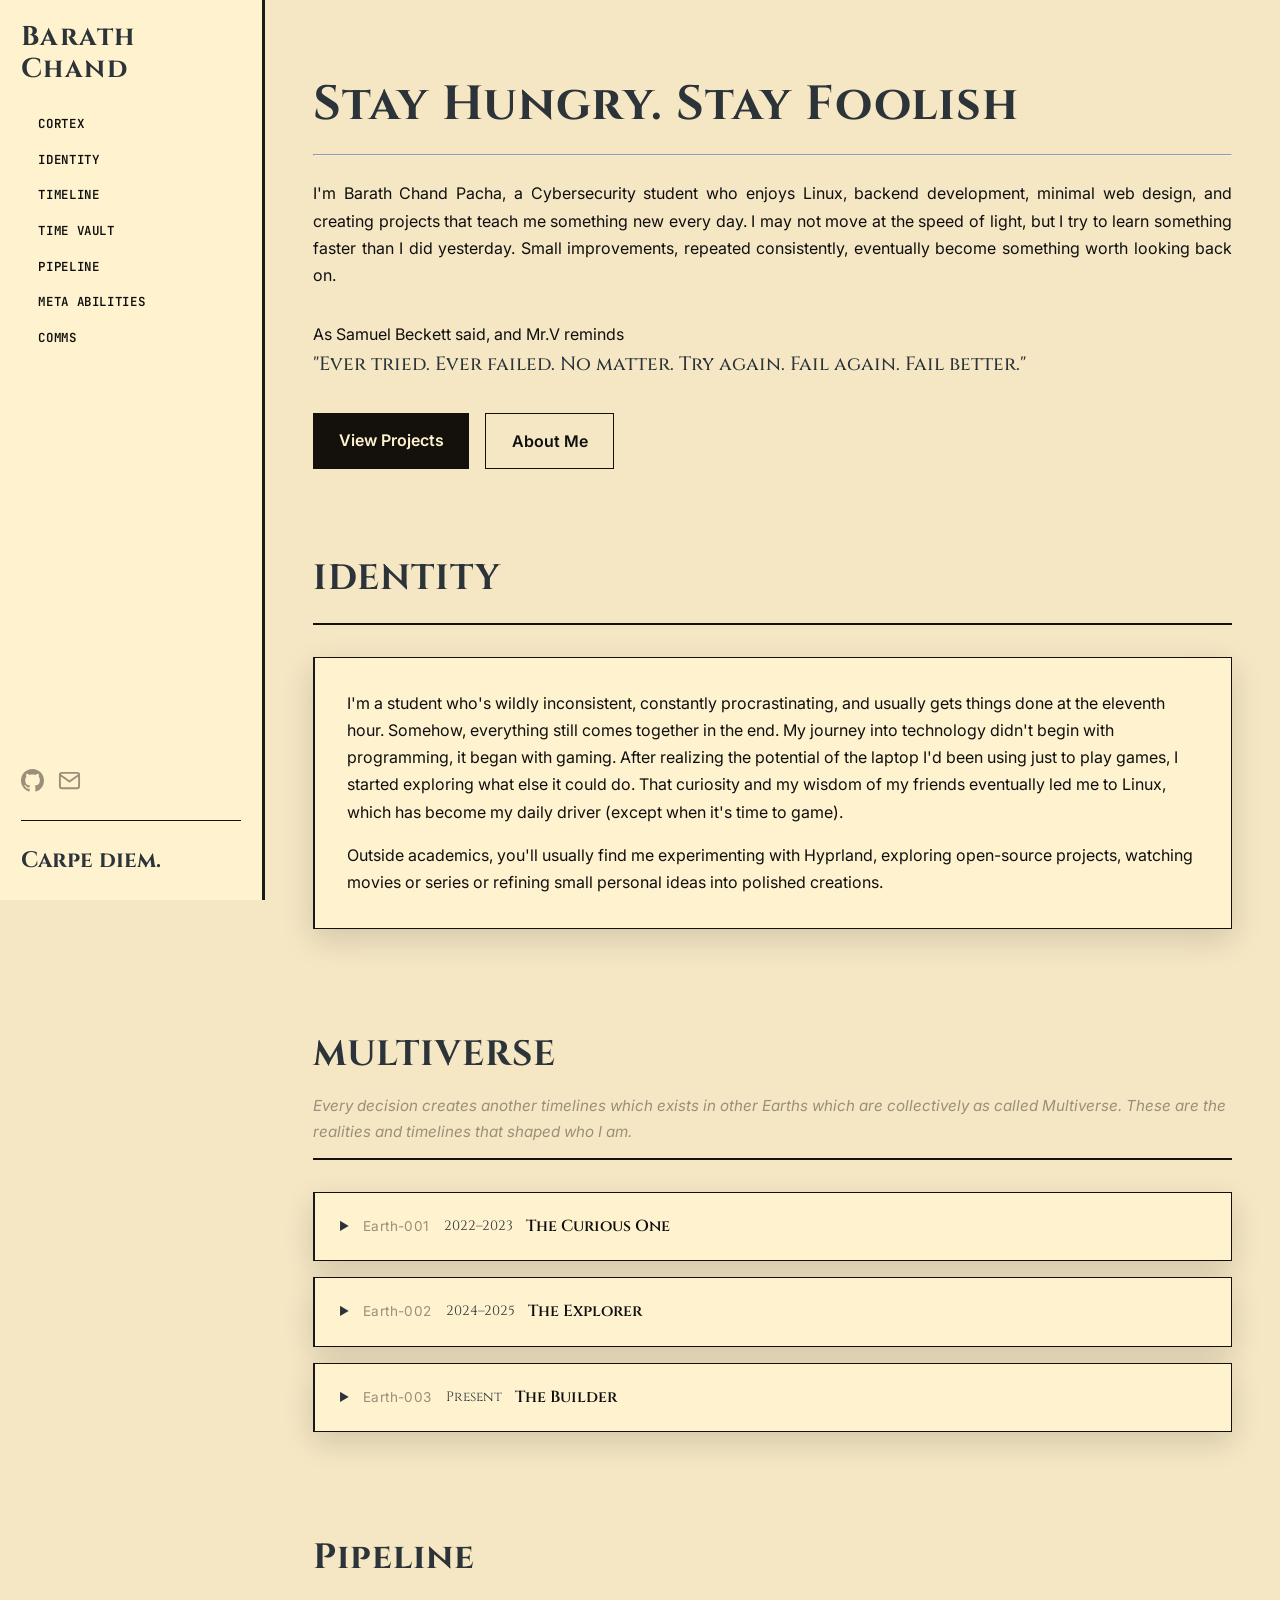
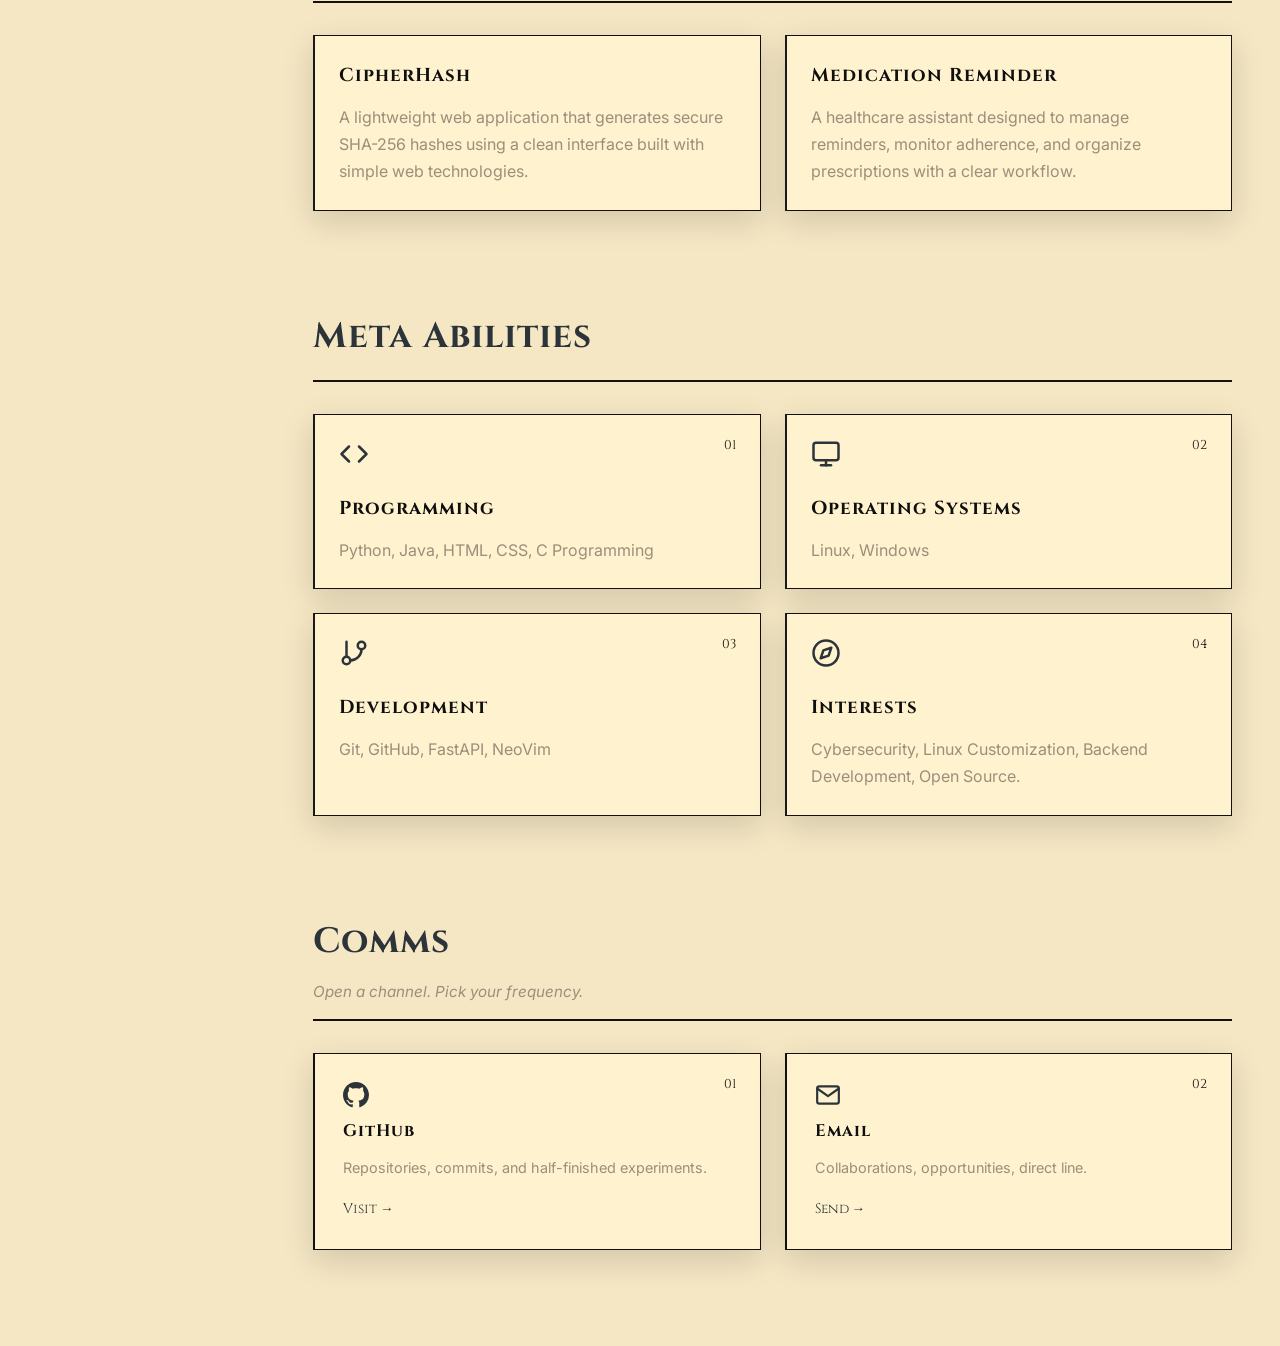
==== index.html @ a343c563 "Changing the theme for index.html and adding st.css" ====
<!DOCTYPE html>
<html lang="en">
<head>
  <meta charset="UTF-8">
  <meta name="viewport" content="width=device-width, initial-scale=1.0">
  <title>Barath Chand | Personal Blog</title>
  <meta name="description" content="Personal blog of Barath Chand featuring projects, writing, Linux customization, and learning journey.">
  <link rel="preconnect" href="https://fonts.googleapis.com">
  <link rel="preconnect" href="https://fonts.gstatic.com" crossorigin>
  <link href="https://fonts.googleapis.com/css2?family=Cinzel:wght@600;700&family=Inter:wght@400;500;600;700&family=JetBrains+Mono:wght@500;600;700&display=swap" rel="stylesheet">
    <link rel="stylesheet" href = "st.css">

</head>

<body>
  <aside class="sidebar">
    <div class="brand">
      <h1>Barath Chand</h1>
      <!--<p>Cybersecurity Student</p>-->
    </div>

    <nav aria-label="Primary Navigation">
      <ul class="nav-list">
        <li><a href="#home">Cortex</a></li>
        <li><a href="#about">Identity</a></li>
        <li><a href="#multiverse">Timeline</a></li>
        <li><a href="logs.html">Time Vault</a></li>
        <li><a href="#projects">Pipeline</a></li>
        <li><a href="#skills">Meta Abilities</a></li>
        <li><a href="#contact">Comms</a></li>
      </ul>
    </nav>

    <div class="sidebar-extra">
      <div class="sidebar-social">
        <a href="https://github.com/BARRY-CHAND/" target="_blank" rel="noopener" aria-label="GitHub">
          <svg viewBox="0 0 16 16" fill="currentColor" xmlns="http://www.w3.org/2000/svg">
            <path d="M8 0C3.58 0 0 3.58 0 8c0 3.54 2.29 6.53 5.47 7.59.4.07.55-.17.55-.38 0-.19-.01-.82-.01-1.49-2.01.37-2.53-.49-2.69-.94-.09-.23-.48-.94-.82-1.13-.28-.15-.68-.52-.01-.53.63-.01 1.08.58 1.23.82.72 1.21 1.87.87 2.33.66.07-.52.28-.87.51-1.07-1.78-.2-3.64-.89-3.64-3.95 0-.87.31-1.59.82-2.15-.08-.2-.36-1.02.08-2.12 0 0 .67-.21 2.2.82.64-.18 1.32-.27 2-.27.68 0 1.36.09 2 .27 1.53-1.04 2.2-.82 2.2-.82.44 1.1.16 1.92.08 2.12.51.56.82 1.27.82 2.15 0 3.07-1.87 3.75-3.65 3.95.29.25.54.73.54 1.48 0 1.07-.01 1.93-.01 2.2 0 .21.15.46.55.38A8.013 8.013 0 0 0 16 8c0-4.42-3.58-8-8-8z"></path>
          </svg>
        </a>
        <a href="mailto:barathchandp@gmail.com" aria-label="Email">
          <svg viewBox="0 0 24 24" fill="none" stroke="currentColor" stroke-width="2" stroke-linecap="round" stroke-linejoin="round">
            <rect x="2" y="4" width="20" height="16" rx="2"></rect>
            <path d="m22 6-10 7L2 6"></path>
          </svg>
        </a>
      </div>
    </div>

    <footer class="sidebar-footer">
      <p>Carpe diem.</p>
    </footer>
  </aside>

  <main class="content">

    <section id="home" class="hero">
      <div class="hero-text">
       <!-- -- <p class="eyebrow">WELCOME</p>
        <h2>Building, Breaking, Learning.</h2>
        <h2>Believe in the impossible</h2>-->

        <h2>Stay Hungry. Stay Foolish</h2>
        <hr>
        <p>
          I'm Barath Chand Pacha, a Cybersecurity student who enjoys Linux,
          backend development, minimal web design, and creating projects
          that teach me something new every day. I may not move at the speed of light, but I try to learn something faster than I did yesterday. Small improvements, repeated consistently, eventually become something worth looking back on.</p>

        <p>
          As Samuel Beckett said, and Mr.V reminds <br>
          <span class="quotes">"Ever tried. Ever failed. No matter. Try again. Fail again. Fail better." </span>
        </p>

        <p>

        </p>

        <div class="hero-actions">
          <a class="button primary" href="#projects">View Projects</a>
          <a class="button secondary" href="#about">About Me</a>
        </div>
      </div>
    </section>

    <section id="about" class="section">
      <header class="section-header">
        <h2>IDENTITY</h2>
      </header>

      <article class="card">
        <p>
          I'm a student who's wildly inconsistent, constantly procrastinating,
          and usually gets things done at the eleventh hour. Somehow, everything still comes together in the end.

          My journey into technology didn't begin with programming, it began with gaming.
          After realizing the potential of the laptop I'd been using just to play games,
          I started exploring what else it could do. That curiosity and my wisdom of my
          friends eventually led me to Linux, which has become my daily driver (except when it's time to game).
        </p>

        <p>
          Outside academics, you'll usually find me experimenting with
          Hyprland, exploring open-source projects, watching movies or series
          or refining small personal ideas  into polished creations.
        </p>
      </article>
    </section>

    <section id="multiverse" class="section multiverse-section">
      <header class="section-header">
        <h2>MULTIVERSE</h2>
        <p class="multiverse-subtitle">
          Every decision creates another timelines which exists in other Earths which are collectively as called Multiverse. These are the realities and timelines that
          shaped who I am.
        </p>
      </header>

      <div class="earth-list">

        <details class="earth-card">
          <summary class="earth-summary">
            <span class="earth-arrow">&#9654;</span>
            <span class="earth-tag">Earth-001</span>
            <span class="earth-year">2022&ndash;2023</span>
            <span class="earth-title">The Curious One</span>
          </summary>
          <div class="earth-content">
            <p class="earth-desc">
              This is the start, The beginning of my journey and the curiosity
              that pushed me toward technology.
            </p>

            <!--<div class="earth-block">
              <h4>Mission</h4>
              <p>Figure out why things work the way they do, one question at a time.</p>
              </div>-->

            <div class="earth-block">
              <h4>Academic Stage</h4>
              <p>CBSE 10th &mdash; 95%</p>
            </div>

            <div class="earth-block">
              <h4>Skills Unlocked</h4>
              <p>Basic social skills, early exposure to logic and problem solving.</p>
            </div>

            <!--<div class="earth-block">
              <h4>Lessons Learned</h4>
              <p>Curiosity is a compass &mdash; following it consistently leads somewhere worthwhile.</p>
              </div>-->

            <div class="earth-block">
              <h4>Status</h4>
              <p>Completed</p>
            </div>
          </div>
        </details>

        <details class="earth-card">
          <summary class="earth-summary">
            <span class="earth-arrow">&#9654;</span>
            <span class="earth-tag">Earth-002</span>
            <span class="earth-year">2024&ndash;2025</span>
            <span class="earth-title">The Explorer</span>
          </summary>
          <div class="earth-content">
            <p class="earth-desc">
              This timeline represents exploration and experimentation &mdash;
              learning programming, enjoying Mathematics and Sciences in my prime, and
              discovering different technologies.
            </p>

            <!--<div class="earth-block">
              <h4>Mission</h4>
              <p>Go wide before going deep &mdash; try enough things to know what's actually worth mastering.</p>
              </div>-->

            <div class="earth-block">
              <h4>Academic Stage</h4>
              <p>CBSE 12th &mdash; 93.8%</p>
            </div>

            <div class="earth-block">
              <h4>Technologies Explored</h4>
              <p>Python, MySQL database, file structures in python, Building a practical project Budget Buddy&mdash;A smart finance management system.</p>
            </div>

            <!--<div class="earth-block">
              <h4>New Interests</h4>
              <p>Cybersecurity, ethical hacking, Linux customization, backend development.</p>
              </div>-->

            <div class="earth-block">
              <h4>Milestones</h4>
              <p>Budget Buddy&mdash;A finance management system.</p>
            </div>

            <div class="earth-block">
              <h4>Status</h4>
              <p>Completed</p>
            </div>
          </div>
        </details>

        <details class="earth-card">
          <summary class="earth-summary">
            <span class="earth-arrow">&#9654;</span>
            <span class="earth-tag">Earth-003</span>
            <span class="earth-year">Present</span>
            <span class="earth-title">The Builder</span>
          </summary>
          <div class="earth-content">
            <p class="earth-desc">
              This is the present timeline representing the becoming a Cybersecurity student
              actively building projects, improving skills, and contributing
              to my future career.
            </p>

            <!--<div class="earth-block">
              <h4>Mission</h4>
              <p>Turn curiosity and exploration into real, working systems &mdash; and get closer to becoming an ethical hacker.</p>
              </div>-->

            <div class="earth-block">
              <h4>Current Education</h4>
              <p>BE Cybersecurity &mdash; 2nd Year, Pursuing.</p>
            </div>

            <div class="earth-block">
              <h4>Projects</h4>
              <p>Personal portfolio.</p>
            </div>

            <div class="earth-block">
              <h4>Skills Being Developed</h4>
              <p>Linux internals, Built foundations on GitHub, git, HTML/CSS for frontend, exploring lua programming(Hpyrland), C Programming.</p>
            </div>

            <div class="earth-block">
              <h4>Current Objectives</h4>
              <p>Build a strong security foundation while shipping projects that teach something new every time.</p>
            </div>

            <div class="earth-block">
              <h4>Status</h4>
              <p>Active</p>
            </div>
          </div>
        </details>

      </div>
    </section>

    <section id="projects" class="section">
      <header class="section-header">
        <h2>Pipeline</h2>
      </header>

      <div class="grid">

        <article class="project-card">
          <h3>CipherHash</h3>
          <p>
            A lightweight web application that generates secure SHA-256
            hashes using a clean interface built with simple web
            technologies.
          </p>
        </article>

        <article class="project-card">
          <h3>Medication Reminder</h3>
          <p>
            A healthcare assistant designed to manage reminders, monitor
            adherence, and organize prescriptions with a clear workflow.
          </p>
        </article>

        <!--<article class="project-card">
          <h3>Archiviette</h3>
          <p>
            An attendance management system focused on simplifying record
            keeping while providing an intuitive experience for users.
          </p>
          </article>-->

      </div>
    </section>

    <section id="skills" class="section">
      <header class="section-header">
        <h2>Meta Abilities</h2>
      </header>

      <div class="skills">

        <div class="skill">
          <span class="skill-index">01</span>
          <svg class="skill-icon" viewBox="0 0 24 24" fill="none" stroke="currentColor" stroke-width="2" stroke-linecap="round" stroke-linejoin="round">
            <polyline points="16 18 22 12 16 6"></polyline>
            <polyline points="8 6 2 12 8 18"></polyline>
          </svg>
          <h3>Programming</h3>
          <p>Python, Java, HTML, CSS, C Programming</p>
        </div>

        <div class="skill">
          <span class="skill-index">02</span>
          <svg class="skill-icon" viewBox="0 0 24 24" fill="none" stroke="currentColor" stroke-width="2" stroke-linecap="round" stroke-linejoin="round">
            <rect x="2" y="3" width="20" height="14" rx="2"></rect>
            <line x1="8" y1="21" x2="16" y2="21"></line>
            <line x1="12" y1="17" x2="12" y2="21"></line>
          </svg>
          <h3>Operating Systems</h3>
          <p>Linux, Windows</p>
        </div>

        <div class="skill">
          <span class="skill-index">03</span>
          <svg class="skill-icon" viewBox="0 0 24 24" fill="none" stroke="currentColor" stroke-width="2" stroke-linecap="round" stroke-linejoin="round">
            <line x1="6" y1="3" x2="6" y2="15"></line>
            <circle cx="18" cy="6" r="3"></circle>
            <circle cx="6" cy="18" r="3"></circle>
            <path d="M18 9a9 9 0 0 1-9 9"></path>
          </svg>
          <h3>Development</h3>
          <p>Git, GitHub, FastAPI, NeoVim</p>
        </div>

        <div class="skill">
          <span class="skill-index">04</span>
          <svg class="skill-icon" viewBox="0 0 24 24" fill="none" stroke="currentColor" stroke-width="2" stroke-linecap="round" stroke-linejoin="round">
            <circle cx="12" cy="12" r="10"></circle>
            <polygon points="16.24 7.76 14.12 14.12 7.76 16.24 9.88 9.88 16.24 7.76"></polygon>
          </svg>
          <h3>Interests</h3>
          <p>
            Cybersecurity, Linux Customization, Backend Development,
            Open Source.
          </p>
        </div>

      </div>
    </section>

    <section id="contact" class="section">
      <header class="section-header">
        <h2>Comms</h2>
        <p class="comms-subtitle">Open a channel. Pick your frequency.</p>
      </header>

      <div class="comms-grid">

        <a href="https://github.com/BARRY-CHAND/" class="comms-card" target="_blank" rel="noopener">
          <span class="comms-index">01</span>
          <span class="comms-icon">
            <svg viewBox="0 0 16 16" fill="currentColor" xmlns="http://www.w3.org/2000/svg">
              <path d="M8 0C3.58 0 0 3.58 0 8c0 3.54 2.29 6.53 5.47 7.59.4.07.55-.17.55-.38 0-.19-.01-.82-.01-1.49-2.01.37-2.53-.49-2.69-.94-.09-.23-.48-.94-.82-1.13-.28-.15-.68-.52-.01-.53.63-.01 1.08.58 1.23.82.72 1.21 1.87.87 2.33.66.07-.52.28-.87.51-1.07-1.78-.2-3.64-.89-3.64-3.95 0-.87.31-1.59.82-2.15-.08-.2-.36-1.02.08-2.12 0 0 .67-.21 2.2.82.64-.18 1.32-.27 2-.27.68 0 1.36.09 2 .27 1.53-1.04 2.2-.82 2.2-.82.44 1.1.16 1.92.08 2.12.51.56.82 1.27.82 2.15 0 3.07-1.87 3.75-3.65 3.95.29.25.54.73.54 1.48 0 1.07-.01 1.93-.01 2.2 0 .21.15.46.55.38A8.013 8.013 0 0 0 16 8c0-4.42-3.58-8-8-8z"></path>
            </svg>
          </span>
          <h3>GitHub</h3>
          <p>Repositories, commits, and half-finished experiments.</p>
          <span class="comms-cta">Visit &rarr;</span>
        </a>

        <a href="mailto:barathchandp@gmail.com" class="comms-card">
          <span class="comms-index">02</span>
          <span class="comms-icon">
            <svg viewBox="0 0 24 24" fill="none" stroke="currentColor" stroke-width="2" stroke-linecap="round" stroke-linejoin="round">
              <rect x="2" y="4" width="20" height="16" rx="2"></rect>
              <path d="m22 6-10 7L2 6"></path>
            </svg>
          </span>
          <h3>Email</h3>
          <p>Collaborations, opportunities, direct line.</p>
          <span class="comms-cta">Send &rarr;</span>
        </a>

      </div>
    </section>

  </main>


</body>
</html>
---- st.css ----
:root {
  --bg: #F5E7C4;
  --panel: #FFF2CE;
  --accent: #14110c;
  --accent-light: #2c343a;
  --text: #0f0f0f;
  --muted: #9a8f7b;
  --border: #14110c;
  --shadow: rgba(15, 15, 15, 0.15);
  --sidebar-width: 265px;
  --radius: 0px;
  --transition: 0.25s ease;
}/*

:root {
  --bg: #f65959;
  --panel: #e6d168;
  --accent: #E56F82;
  --accent-light: #8FB7D9;
  --highlight: #F7D94C;
  --text: #141414;
  --muted: #777777;
  --border: #141414;
  --shadow: rgba(20, 20, 20, 0.12);
  --sidebar-width: 265px;
  --radius: 0px;
  --transition: 0.25s ease;
}*/

* {
  margin: 0;
  padding: 0;
  box-sizing: border-box;
}

::selection {
  background: var(--accent-light);
  color: var(--panel);
}

::-moz-selection {
  background: var(--accent-light);
  color: var(--panel);
}

html {
  scroll-behavior: smooth;
  -webkit-tap-highlight-color: rgba(0, 0, 0, 0);
  /*font-family: monospace;*/
}

body {
  font-family: "Inter", sans-serif;
  background: var(--bg);
  color: var(--text);
  display: flex;
  line-height: 1.7;
}

h1,
h2,
h3 {
  font-family: "Cinzel", serif;
  letter-spacing: 1px;
}

a {
  color: inherit;
  text-decoration: none;
  -webkit-tap-highlight-color: rgba(0, 0, 0, 0) !important;
  outline: none;
}

a:focus {
  background: none !important;
}

a:active {
  background: none !important;
  color: inherit;
}

a:focus-visible {
  outline: 1px solid #1a1a1a;
  outline-offset: 3px;
}

/*a:hover,a:focus{
    color: antiquewhite;
    border:2px black;
    border-radius: 1rem;
    background-color: #faab2d;
    padding: 2rem;
}*/

img {
  max-width: 100%;
  display: block;
}

.sidebar {
  position: sticky;
  top: 0;
  width: var(--sidebar-width);
  height: 100vh;
  max-height: 100vh;
  overflow-y: auto;
  padding: 1.3rem 1.3rem;
  background: var(--panel);
  backdrop-filter: blur(18px);
  -webkit-backdrop-filter: blur(18px);
  border-right: 3px solid #1a1a1a;/*var(--border);*/
  display: flex;
  flex-direction: column;
  scrollbar-width: none;
}

.sidebar::-webkit-scrollbar {
  display: none;
}

.brand {
  margin-bottom: 1.1rem;
}

.brand h1 {
  color: #2c343a;
  font-size: 1.7rem;
  line-height: 1.2;
  letter-spacing: 1.5px;
  margin-bottom: 0.3rem;
}

.brand p {
  color: var(--muted);
}

.nav-list {
  list-style: none;
  margin-top: 0rem;
}


.nav-list li + li {
  margin-top: 0.3rem;
}

.nav-list a {
  position: relative;
  display: inline-block;
  padding: 0.3rem 0 0.3rem 1.1rem;
  font-family: "JetBrains Mono", monospace;
  font-size: 0.78rem;
  font-weight: 600;
  text-transform: uppercase;
  letter-spacing: 0.05em;
  -webkit-tap-highlight-color: rgba(0, 0, 0, 0) !important;
  transition: color var(--transition), padding-left var(--transition), letter-spacing var(--transition);
}

.nav-list a:active {
  background: none !important;
}

.nav-list a::before {
  content: "";
  position: absolute;
  left: 0;
  top: 50%;
  transform: translateY(-50%);
  width: 0;
  height: 2px;
  background: #2c343a;
  transition: width var(--transition);
}

.nav-list a:hover {
  color: #2c343a;
  padding-left: 1.6rem;
  letter-spacing: 0.12em;
}

.nav-list a:hover::before {
  width: 1rem;
}

.sidebar-extra {
  margin-top: auto;
  padding-top: 1rem;
  flex-shrink: 0;
}

.sidebar-social {
  display: flex;
  gap: 0.9rem;
  margin-top: 0.7rem;
}

.sidebar-social a {
  color: var(--muted);
  transition: color var(--transition), transform var(--transition);
}

.sidebar-social a:hover {
  color: #2c343a;
  transform: translateY(-2px);
}

.sidebar-social svg {
  width: 23px;
  height: 23px;
}

.sidebar-footer {
  margin-top: 1.25rem;
  padding-top: 1.25rem;
  border-top: 1px solid var(--border);
  flex-shrink: 0;
  color: #2c343a;
  font-family: "Cinzel", serif;
  font-weight: 700;
  font-size: 1.4rem;
}

.content {
  flex: 1;
  padding: 3rem;
  max-width: 1100px;
}

.hero {
  /*min-height: 100vh;*/
  padding: 2rem 0rem 2rem;
  display: flex;
  /*align-items: center;*/
}

.hero-text {
  max-width: 1000px;

}

.hero hr{
  color: #2c343a;
  margin-bottom: 1.5rem;
}
.eyebrow {
  color: var(--accent-light);
  font-weight: 700;
  letter-spacing: 0.25rem;
  margin-bottom: 1rem;
}


.hero h2 {
  color: #2c343a;
  /*font-size: clamp(2.8rem, 6vw, 4.5rem);*/
  font-size: 3.0rem;
  margin-bottom: 1.5rem;
  line-height: 1.05;
}

.hero p {
  color: var(--text);
  margin-bottom: 2rem;
  text-align: justify;
}

.quotes{
  color: #2c343a;
  font-size: 1.2rem;
  font-family: "Cinzel", serif;
  font-weight:500;
}

.hero-actions {
  display: flex;
  gap: 1rem;
  flex-wrap: wrap;
}

.hero-actions a{
  background-color: var(--accent);
  color: var(--panel);
}
.hero-actions a:hover, .hero-actions:focus{
  color: var(--panel);
  background-color: var(--accent-light);
}

.hero-actions .secondary{
  background-color: transparent;
  color: var(--text);
  border: 1px solid var(--border);
}
.hero-actions .secondary:hover{
  background-color: transparent;
  color: var(--accent-light);
  border-color: var(--accent-light);
}


.button {
  display: inline-block;
  padding: 0.85rem 1.6rem;
  border-radius: var(--radius);
  transition: var(--transition);
  font-weight: 600;
}

.primary {
  background: var(--accent);
  color: var(--panel);
}

.primary:hover {
  background: var(--accent-light);
  color: var(--panel);
}

.secondary {
  border: 1px solid var(--border);
  background: transparent;
  color: var(--text);
}

.secondary:hover {
  border-color: var(--accent-light);
  color: var(--accent-light);
}

.section {
  padding: 3rem 0;
}

.section-header {
  margin-bottom: 2rem;
  padding-bottom: 0.85rem;
  border-bottom: 2px solid var(--border);
}

.section-header h2 {
  font-size: 2.2rem;
  color: #2c343a/*blanchedalmond #2c343a*/;

}

.card,
.project-card,
.skill {
  background: var(--panel);
  border: 1px solid var(--border);
  border-radius: var(--radius);
  padding: 2rem;
  box-shadow: 0 10px 30px var(--shadow);
  border-left: 2px solid #1a1a1a;
  transition: border-left-color var(--transition), border-right var(--transition), transform var(--transition);
}

.skill {
  padding: 1.5rem;
}

.project-card {
  padding: 1.5rem;
}

.card:hover,
.project-card:hover,
.skill:hover{
  border-left: 4px solid #1a1a1a;
  border-right: 3px solid #2c343a;
  transform: translateY(-3px);
}



.card + .card {
  margin-top: 1.5rem;
}

.card p + p {
  margin-top: 1rem;
}

.grid {
  display: grid;
  grid-template-columns: repeat(auto-fit, minmax(260px, 1fr));
  gap: 1.5rem;
}

.project-card h3,
.skill h3 {
  margin-bottom: 0.75rem;
  transition: color var(--transition);
}

.project-card:hover h3,
.skill:hover h3 {
  color: #2c343a;
}

.project-card p,
.skill p {
  color: var(--muted);
}

.skills {
  display: grid;
  grid-template-columns: repeat(2, 1fr);
  gap: 1.5rem;
}

.skill {
  position: relative;
}

.skill-index {
  position: absolute;
  top: 1.25rem;
  right: 1.5rem;
  font-family: "Cinzel", serif;
  font-size: 0.8rem;
  color: var(--border);
  transition: color var(--transition);
}

.skill:hover .skill-index {
  color: #2c343a;
}

.skill-icon {
  width: 30px;
  height: 30px;
  color: var(--accent-light);
  margin-bottom: 1rem;
  transition: transform var(--transition), color var(--transition);
}

.skill:hover .skill-icon {
  transform: translateY(-2px);
  color: #2c343a;
}

@media (max-width: 700px) {
  .skills {
    grid-template-columns: 1fr;
  }
}

/* ---------- Multiverse (Academic Experience) ---------- */

.multiverse-subtitle {
  color: var(--muted);
  font-style: italic;
  margin-top: 0.5rem;
  font-size: 0.95rem;
}

.earth-list {
  display: flex;
  flex-direction: column;
  gap: 1rem;
}

.earth-card {
  background: var(--panel);
  border: 1px solid var(--border);
  border-left: 2px solid #1a1a1a;
  border-radius: var(--radius);
  box-shadow: 0 10px 30px var(--shadow);
  overflow: hidden;
  transition: border-left-color var(--transition), border-right var(--transition), transform var(--transition);
}

.earth-card:hover {
  border-right: 3px solid #2c343a;
  transform: translateY(-3px);
}

.earth-card[open] {
  border-left-color: #1a1a1a;
}

.earth-summary {
  list-style: none;
  cursor: pointer;
  display: flex;
  align-items: center;
  flex-wrap: wrap;
  gap: 0.85rem;
  padding: 1.25rem 1.5rem;
  -webkit-user-select: none;
  user-select: none;
}

.earth-summary::-webkit-details-marker {
  display: none;
}

.earth-arrow {
  display: inline-block;
  color: #2c343a;
  font-size: 0.7rem;
  transition: transform var(--transition);
}

.earth-card[open] .earth-arrow {
  transform: rotate(90deg);
}

.earth-tag {
  color: var(--muted);
  font-size: 0.85rem;
  letter-spacing: 0.03rem;
}

.earth-year {
  color: var(--accent-light);
  font-size: 0.85rem;
  font-family: "Cinzel", serif;
}

.earth-title {
  color: var(--text);
  font-family: "Cinzel", serif;
  font-weight: 600;
  transition: color var(--transition), font-size var(--transition);
}

.earth-card[open] .earth-title {
  color: #2c343a;
  font-size: 1.05em;
}

.earth-content {
  padding: 0 1.5rem 1.5rem;
  animation: earthFadeIn 0.35s ease;
}

@keyframes earthFadeIn {
  from {
    opacity: 0;
    transform: translateY(-6px);
  }
  to {
    opacity: 1;
    transform: translateY(0);
  }
}

.earth-desc {
  color: var(--muted);
  margin-bottom: 1.25rem;
}

.earth-block {
  margin-bottom: 1rem;
}

.earth-block:last-child {
  margin-bottom: 0;
}

.earth-block h4 {
  font-family: "Cinzel", serif;
  color: #2c343a;
  font-size: 0.8rem;
  letter-spacing: 0.08rem;
  text-transform: uppercase;
  margin-bottom: 0.35rem;
}

.earth-block p {
  color: var(--muted);
  font-size: 0.95rem;
}

@media (max-width: 600px) {
  .earth-summary {
    padding: 1rem 1.25rem;
  }
}

/* ---------- Comms ---------- */

.comms-subtitle {
  color: var(--muted);
  font-style: italic;
  margin-top: 0.5rem;
  font-size: 0.95rem;
}

.comms-grid {
  display: grid;
  grid-template-columns: repeat(auto-fit, minmax(240px, 1fr));
  gap: 1.5rem;
}

.comms-card {
  position: relative;
  display: flex;
  flex-direction: column;
  gap: 0.6rem;
  background: var(--panel);
  border: 1px solid var(--border);
  border-left: 2px solid var(--accent);
  border-radius: var(--radius);
  padding: 1.75rem;
  box-shadow: 0 10px 30px var(--shadow);
  transition: border-left-color var(--transition), border-right var(--transition), transform var(--transition);
}

.comms-card:hover {
  border-left: 4px solid var(--accent);
  border-right: 3px solid #2c343a;
  transform: translateY(-3px);
}

.comms-index {
  position: absolute;
  top: 1.25rem;
  right: 1.5rem;
  font-family: "Cinzel", serif;
  font-size: 0.8rem;
  color: var(--border);
  transition: color var(--transition);
}

.comms-card:hover .comms-index {
  color: #2c343a;
}

.comms-icon {
  display: inline-flex;
  color: var(--accent-light);
  transition: color var(--transition), transform var(--transition);
}

.comms-icon svg {
  width: 26px;
  height: 26px;
}

.comms-card:hover .comms-icon {
  color: #2c343a;
  transform: translateY(-2px);
}

.comms-card h3 {
  font-size: 1.05rem;
  color: var(--text);
  transition: color var(--transition);
}

.comms-card:hover h3 {
  color: #2c343a;
}

.comms-card p {
  color: var(--muted);
  font-size: 0.9rem;
}

.comms-cta {
  margin-top: auto;
  padding-top: 0.5rem;
  font-family: "Cinzel", serif;
  font-size: 0.85rem;
  color: var(--accent-light);
  transition: color var(--transition), transform var(--transition);
}

.comms-card:hover .comms-cta {
  color: #2c343a;
  transform: translateX(3px);
}

@media (max-width: 900px) {
  body {
    display: block;
  }

  .sidebar {
    position: static;
    width: 100%;
    height: auto;
    border-right: none;
    border-bottom: 3px solid #1a1a1a;
    box-shadow: 0 6px 0 0 var(--bg), 0 7px 0 0 #1a1a1a;
    margin-bottom: 7px;
    padding: 1.2rem;
  }

  .sidebar h1{
      padding: 1rem 1rem 0rem 1rem;
  }
  .nav-list {
    display: flex;
    flex-wrap: wrap;
    row-gap: 0.3rem;
    column-gap: 1.75rem;
    margin-top: 0.2rem;
  }

  .nav-list li + li {
    margin-top: 0;
  }

  .sidebar-footer {
    margin-top: 0.2rem;
    padding: 1rem 0rem 0rem 1rem;
  }

  .content {
    /*padding: 2rem 1.5rem;*/
    padding: 1rem;
  }

  .hero {
    min-height: auto;
    padding: 2rem 0;
  }

  .hero-actions {
    flex-direction: row;
    align-items: flex-start;
    margin-right: 2rem;
    /*padding: 1rem;*/
  }

  .button {
    width: fit-content;
    margin-right: 2rem;
    margin-left: 2rem;
  }
}

@media (max-width: 600px) {
  .section {
    padding: 3.5rem 0;
  }

  .hero h2 {
    font-size: 2.4rem;
  }

  .section-header h2 {
    font-size: 1.8rem;
  }

  .card,
  .project-card,
  .skill {
    padding: 1.25rem;
  }
}
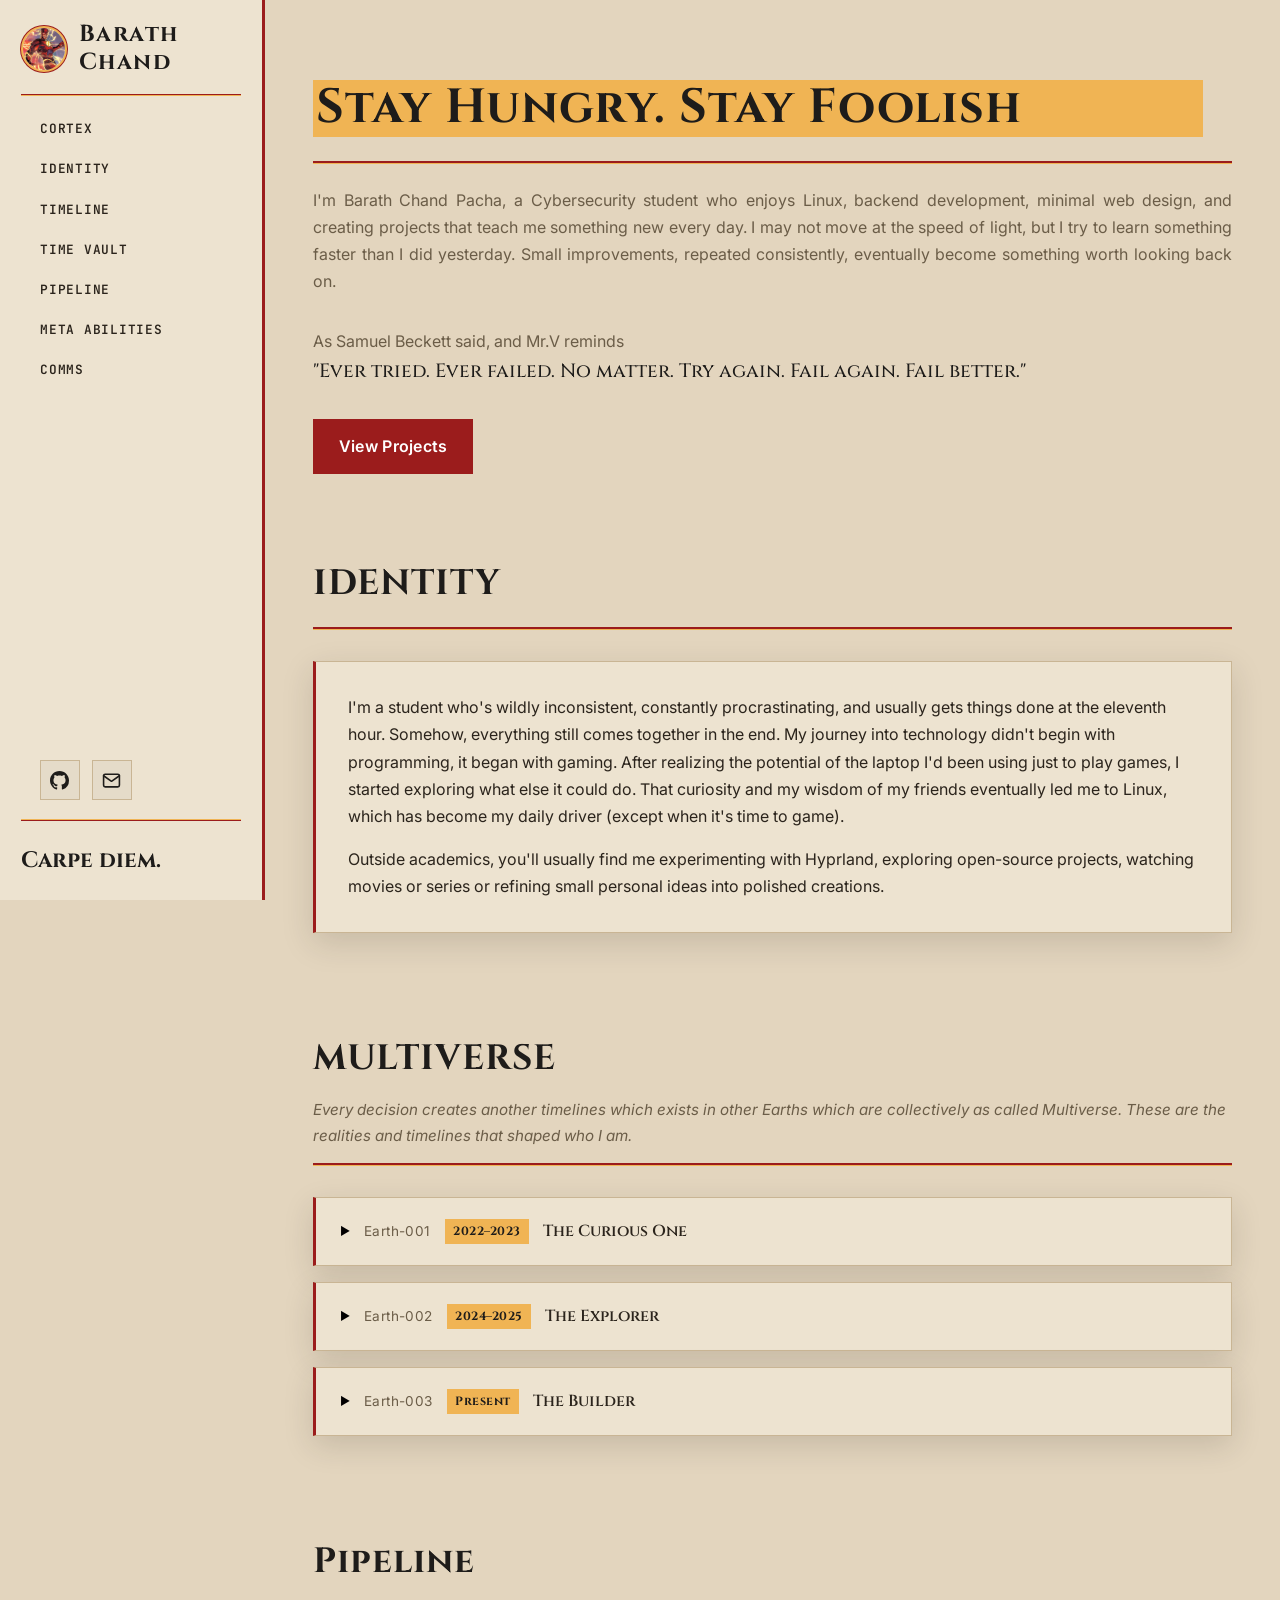
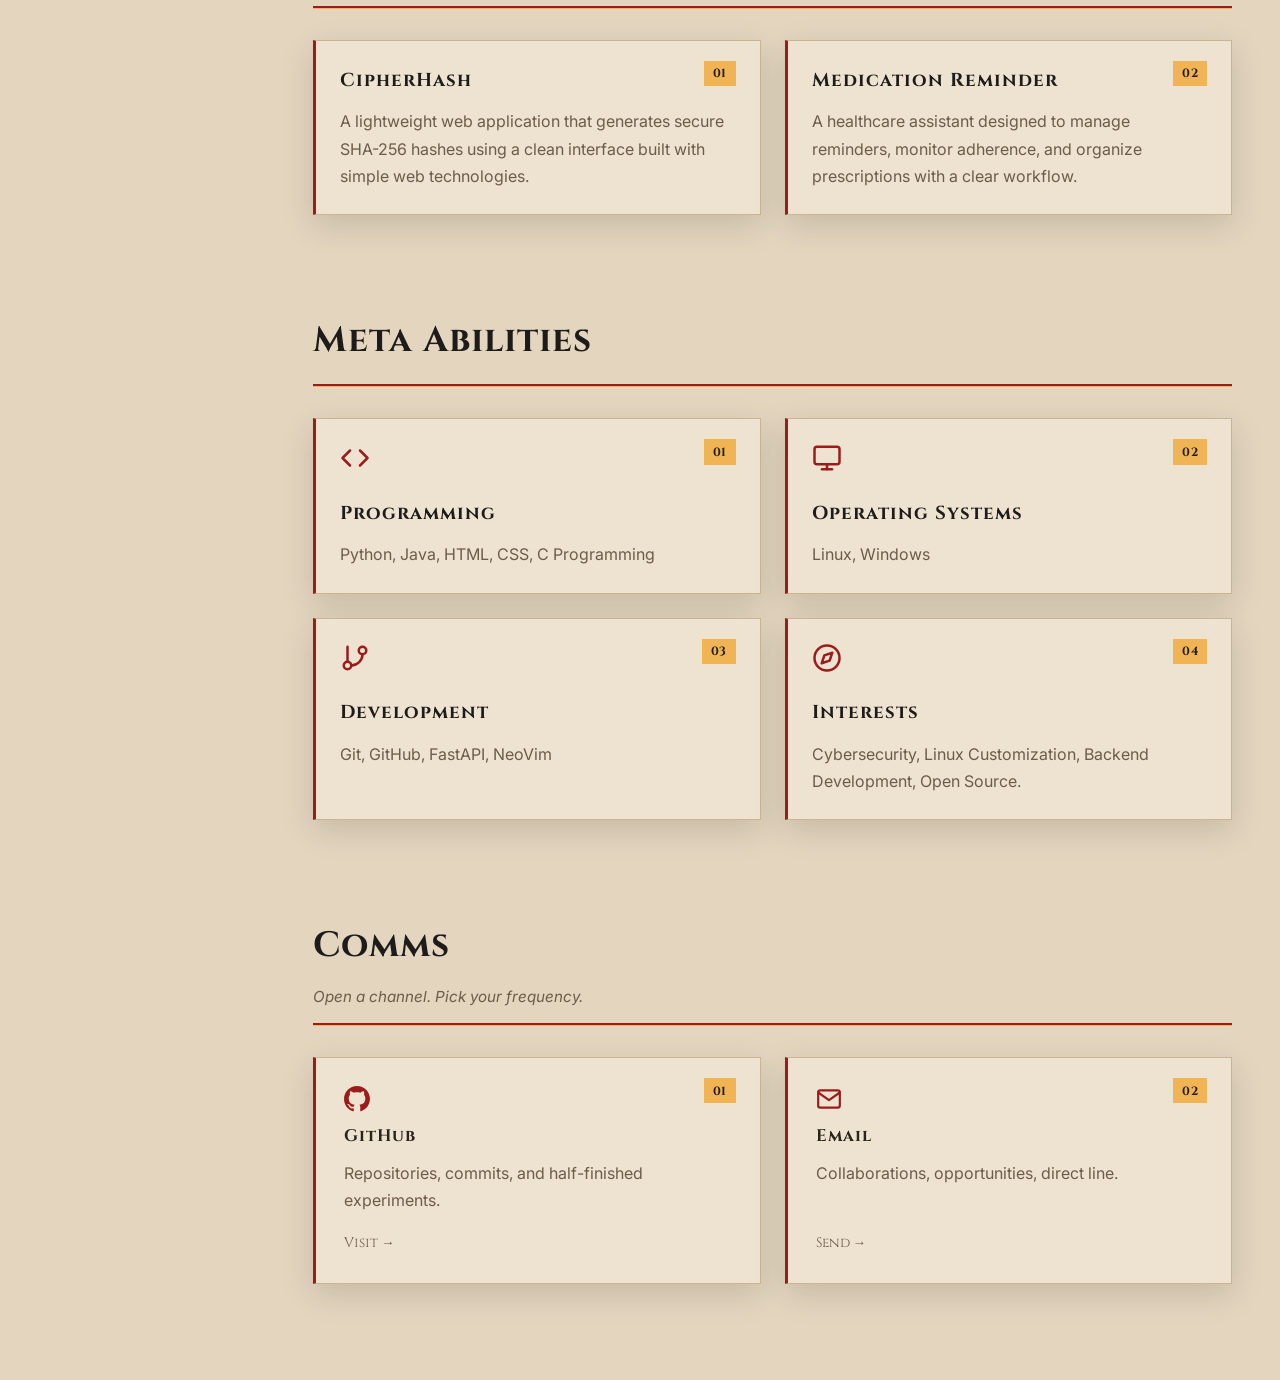
==== commit 0f5598cb: "Enabling new theme" ====
--- a/index.html
+++ b/index.html
@@ -5,18 +5,36 @@
   <meta name="viewport" content="width=device-width, initial-scale=1.0">
   <title>Barath Chand | Personal Blog</title>
   <meta name="description" content="Personal blog of Barath Chand featuring projects, writing, Linux customization, and learning journey.">
+  <link rel="icon" type="image/png" href="./pic/favicon.png">
   <link rel="preconnect" href="https://fonts.googleapis.com">
   <link rel="preconnect" href="https://fonts.gstatic.com" crossorigin>
   <link href="https://fonts.googleapis.com/css2?family=Cinzel:wght@600;700&family=Inter:wght@400;500;600;700&family=JetBrains+Mono:wght@500;600;700&display=swap" rel="stylesheet">
-    <link rel="stylesheet" href = "st.css">
+  <link rel="stylesheet" href="style.css">
 
 </head>
-
 <body>
   <aside class="sidebar">
     <div class="brand">
-      <h1>Barath Chand</h1>
-      <!--<p>Cybersecurity Student</p>-->
+      <div class="brand-wrapper">
+        <div class="brand-title-group">
+          <img src="./pic/favicon.png" alt="Barath Chand" class="brand-avatar">
+          <h1>Barath Chand</h1>
+        </div>
+        <!-- Mobile social icons (visible ONLY <= 900px) -->
+        <div class="sidebar-social mobile-social">
+          <a href="https://github.com/BARRY-CHAND/" target="_blank" rel="noopener" aria-label="GitHub">
+            <svg viewBox="0 0 16 16" fill="currentColor" xmlns="http://www.w3.org/2000/svg">
+              <path d="M8 0C3.58 0 0 3.58 0 8c0 3.54 2.29 6.53 5.47 7.59.4.07.55-.17.55-.38 0-.19-.01-.82-.01-1.49-2.01.37-2.53-.49-2.69-.94-.09-.23-.48-.94-.82-1.13-.28-.15-.68-.52-.01-.53.63-.01 1.08.58 1.23.82.72 1.21 1.87.87 2.33.66.07-.52.28-.87.51-1.07-1.78-.2-3.64-.89-3.64-3.95 0-.87.31-1.59.82-2.15-.08-.2-.36-1.02.08-2.12 0 0 .67-.21 2.2.82.64-.18 1.32-.27 2-.27.68 0 1.36.09 2 .27 1.53-1.04 2.2-.82 2.2-.82.44 1.1.16 1.92.08 2.12.51.56.82 1.27.82 2.15 0 3.07-1.87 3.75-3.65 3.95.29.25.54.73.54 1.48 0 1.07-.01 1.93-.01 2.2 0 .21.15.46.55.38A8.013 8.013 0 0 0 16 8c0-4.42-3.58-8-8-8z"></path>
+            </svg>
+          </a>
+          <a href="mailto:barathchandp@gmail.com" aria-label="Email">
+            <svg viewBox="0 0 24 24" fill="none" stroke="currentColor" stroke-width="2" stroke-linecap="round" stroke-linejoin="round">
+              <rect x="2" y="4" width="20" height="16" rx="2"></rect>
+              <path d="m22 6-10 7L2 6"></path>
+            </svg>
+          </a>
+        </div>
+      </div>
     </div>
 
     <nav aria-label="Primary Navigation">
@@ -31,19 +49,21 @@
       </ul>
     </nav>
 
+    <!-- Desktop social icons (visible ONLY > 900px) -->
     <div class="sidebar-extra">
-      <div class="sidebar-social">
+      <div class="sidebar-social desktop-social">
         <a href="https://github.com/BARRY-CHAND/" target="_blank" rel="noopener" aria-label="GitHub">
           <svg viewBox="0 0 16 16" fill="currentColor" xmlns="http://www.w3.org/2000/svg">
             <path d="M8 0C3.58 0 0 3.58 0 8c0 3.54 2.29 6.53 5.47 7.59.4.07.55-.17.55-.38 0-.19-.01-.82-.01-1.49-2.01.37-2.53-.49-2.69-.94-.09-.23-.48-.94-.82-1.13-.28-.15-.68-.52-.01-.53.63-.01 1.08.58 1.23.82.72 1.21 1.87.87 2.33.66.07-.52.28-.87.51-1.07-1.78-.2-3.64-.89-3.64-3.95 0-.87.31-1.59.82-2.15-.08-.2-.36-1.02.08-2.12 0 0 .67-.21 2.2.82.64-.18 1.32-.27 2-.27.68 0 1.36.09 2 .27 1.53-1.04 2.2-.82 2.2-.82.44 1.1.16 1.92.08 2.12.51.56.82 1.27.82 2.15 0 3.07-1.87 3.75-3.65 3.95.29.25.54.73.54 1.48 0 1.07-.01 1.93-.01 2.2 0 .21.15.46.55.38A8.013 8.013 0 0 0 16 8c0-4.42-3.58-8-8-8z"></path>
-          </svg>
-        </a>
-        <a href="mailto:barathchandp@gmail.com" aria-label="Email">
-          <svg viewBox="0 0 24 24" fill="none" stroke="currentColor" stroke-width="2" stroke-linecap="round" stroke-linejoin="round">
-            <rect x="2" y="4" width="20" height="16" rx="2"></rect>
-            <path d="m22 6-10 7L2 6"></path>
-          </svg>
-        </a>
+            </svg>
+          </a>
+          <a href="mailto:barathchandp@gmail.com" aria-label="Email">
+            <svg viewBox="0 0 24 24" fill="none" stroke="currentColor" stroke-width="2" stroke-linecap="round" stroke-linejoin="round">
+              <rect x="2" y="4" width="20" height="16" rx="2"></rect>
+              <path d="m22 6-10 7L2 6"></path>
+            </svg>
+          </a>
+        </div>
       </div>
     </div>
 
@@ -56,16 +76,13 @@
 
     <section id="home" class="hero">
       <div class="hero-text">
-       <!-- -- <p class="eyebrow">WELCOME</p>
-        <h2>Building, Breaking, Learning.</h2>
-        <h2>Believe in the impossible</h2>-->
-
         <h2>Stay Hungry. Stay Foolish</h2>
         <hr>
         <p>
           I'm Barath Chand Pacha, a Cybersecurity student who enjoys Linux,
           backend development, minimal web design, and creating projects
-          that teach me something new every day. I may not move at the speed of light, but I try to learn something faster than I did yesterday. Small improvements, repeated consistently, eventually become something worth looking back on.</p>
+          that teach me something new every day. I may not move at the speed of light, but I try to learn something faster than I did yesterday. Small improvements, repeated consistently, eventually become something worth looking back on.
+        </p>
 
         <p>
           As Samuel Beckett said, and Mr.V reminds <br>
@@ -78,7 +95,6 @@
 
         <div class="hero-actions">
           <a class="button primary" href="#projects">View Projects</a>
-          <a class="button secondary" href="#about">About Me</a>
         </div>
       </div>
     </section>
@@ -102,7 +118,7 @@
         <p>
           Outside academics, you'll usually find me experimenting with
           Hyprland, exploring open-source projects, watching movies or series
-          or refining small personal ideas  into polished creations.
+          or refining small personal ideas into polished creations.
         </p>
       </article>
     </section>
@@ -111,8 +127,7 @@
       <header class="section-header">
         <h2>MULTIVERSE</h2>
         <p class="multiverse-subtitle">
-          Every decision creates another timelines which exists in other Earths which are collectively as called Multiverse. These are the realities and timelines that
-          shaped who I am.
+          Every decision creates another timelines which exists in other Earths which are collectively as called Multiverse. These are the realities and timelines that shaped who I am.
         </p>
       </header>
 
@@ -127,14 +142,8 @@
           </summary>
           <div class="earth-content">
             <p class="earth-desc">
-              This is the start, The beginning of my journey and the curiosity
-              that pushed me toward technology.
+              This is the start, The beginning of my journey and the curiosity that pushed me toward technology.
             </p>
-
-            <!--<div class="earth-block">
-              <h4>Mission</h4>
-              <p>Figure out why things work the way they do, one question at a time.</p>
-              </div>-->
 
             <div class="earth-block">
               <h4>Academic Stage</h4>
@@ -145,11 +154,6 @@
               <h4>Skills Unlocked</h4>
               <p>Basic social skills, early exposure to logic and problem solving.</p>
             </div>
-
-            <!--<div class="earth-block">
-              <h4>Lessons Learned</h4>
-              <p>Curiosity is a compass &mdash; following it consistently leads somewhere worthwhile.</p>
-              </div>-->
 
             <div class="earth-block">
               <h4>Status</h4>
@@ -172,11 +176,6 @@
               discovering different technologies.
             </p>
 
-            <!--<div class="earth-block">
-              <h4>Mission</h4>
-              <p>Go wide before going deep &mdash; try enough things to know what's actually worth mastering.</p>
-              </div>-->
-
             <div class="earth-block">
               <h4>Academic Stage</h4>
               <p>CBSE 12th &mdash; 93.8%</p>
@@ -186,11 +185,6 @@
               <h4>Technologies Explored</h4>
               <p>Python, MySQL database, file structures in python, Building a practical project Budget Buddy&mdash;A smart finance management system.</p>
             </div>
-
-            <!--<div class="earth-block">
-              <h4>New Interests</h4>
-              <p>Cybersecurity, ethical hacking, Linux customization, backend development.</p>
-              </div>-->
 
             <div class="earth-block">
               <h4>Milestones</h4>
@@ -218,11 +212,6 @@
               to my future career.
             </p>
 
-            <!--<div class="earth-block">
-              <h4>Mission</h4>
-              <p>Turn curiosity and exploration into real, working systems &mdash; and get closer to becoming an ethical hacker.</p>
-              </div>-->
-
             <div class="earth-block">
               <h4>Current Education</h4>
               <p>BE Cybersecurity &mdash; 2nd Year, Pursuing.</p>
@@ -261,29 +250,20 @@
       <div class="grid">
 
         <article class="project-card">
+          <span class="project-index">01</span>
           <h3>CipherHash</h3>
           <p>
-            A lightweight web application that generates secure SHA-256
-            hashes using a clean interface built with simple web
-            technologies.
+            A lightweight web application that generates secure SHA-256 hashes using a clean interface built with simple web technologies.
           </p>
         </article>
 
         <article class="project-card">
+          <span class="project-index">02</span>
           <h3>Medication Reminder</h3>
           <p>
-            A healthcare assistant designed to manage reminders, monitor
-            adherence, and organize prescriptions with a clear workflow.
+            A healthcare assistant designed to manage reminders, monitor adherence, and organize prescriptions with a clear workflow.
           </p>
         </article>
-
-        <!--<article class="project-card">
-          <h3>Archiviette</h3>
-          <p>
-            An attendance management system focused on simplifying record
-            keeping while providing an intuitive experience for users.
-          </p>
-          </article>-->
 
       </div>
     </section>
@@ -381,8 +361,5 @@
     </section>
 
   </main>
-
-
 </body>
-</html>
-
+</html>
--- a/style.css
+++ b/style.css
@@ -0,0 +1,816 @@
+:root {
+  --bg: #E3D5BE;
+  --panel: #EDE3D0;
+  --accent: #9b1c1c;             /* Flash Crimson */
+  --accent-light: #c82333;       /* Speedster Red */
+  --primary-accent: #1E1C1A;     /* Warm Charcoal */
+  --highlight: #f0b454;          /* Speed Force Gold */
+  --text: #2B241C;
+  --muted: #6B5D48;
+  --border: #C9B594;
+  --shadow: rgba(43, 36, 28, 0.15);
+  --sidebar-width: 265px;
+  --radius: 0px;
+  --transition: 0.25s ease;
+  scroll-behavior: smooth;
+}
+
+* {
+  margin: 0;
+  padding: 0;
+  box-sizing: border-box;
+}
+
+::selection {
+  background: var(--highlight);
+  color: var(--primary-accent);
+}
+
+::-moz-selection {
+  background: var(--highlight);
+  color: var(--primary-accent);
+}
+
+html {
+  scroll-behavior: smooth;
+  -webkit-tap-highlight-color: rgba(0, 0, 0, 0);
+}
+
+body {
+  font-family: "Inter", sans-serif;
+  background: var(--bg);
+  color: var(--text);
+  display: flex;
+  line-height: 1.7;
+}
+
+h1,
+h2,
+h3 {
+  font-family: "Cinzel", serif;
+  letter-spacing: 1px;
+}
+
+a {
+  color: inherit;
+  text-decoration: none;
+  -webkit-tap-highlight-color: rgba(0, 0, 0, 0) !important;
+  outline: none;
+}
+
+a:focus {
+  background: none !important;
+}
+
+a:active {
+  background: none !important;
+  color: inherit;
+}
+
+a:focus-visible,
+button:focus-visible {
+  outline: 2px solid var(--highlight);
+  outline-offset: 3px;
+}
+
+img {
+  max-width: 100%;
+  display: block;
+}
+
+.sidebar {
+  position: sticky;
+  top: 0;
+  width: var(--sidebar-width);
+  height: 100vh;
+  max-height: 100vh;
+  overflow-y: auto;
+  padding: 1.3rem 1.3rem;
+  background: var(--panel);
+  backdrop-filter: blur(18px);
+  -webkit-backdrop-filter: blur(18px);
+  border-right: 3px solid var(--accent);
+  display: flex;
+  flex-direction: column;
+  scrollbar-width: none;
+}
+
+.sidebar::-webkit-scrollbar {
+  display: none;
+}
+
+.brand {
+  margin-bottom: 1.1rem;
+  padding-bottom: 1.1rem;
+  border-bottom: 1px solid var(--accent);
+  box-shadow: 0 1px 0 0 var(--highlight);
+}
+
+.brand-wrapper {
+  display: flex;
+  align-items: center;
+  justify-content: space-between;
+}
+
+.brand-title-group {
+  display: flex;
+  align-items: center;
+  gap: 0.75rem;
+}
+
+.brand-avatar {
+  width: 46px;
+  height: 46px;
+  min-width: 46px;
+  min-height: 46px;
+  border-radius: 50%;
+  object-fit: cover;
+  border: 2.5px solid var(--highlight);
+  box-shadow: 0 0 0 1px var(--accent);
+  flex-shrink: 0;
+  display: inline-block;
+  background-color: var(--bg);
+}
+
+.brand h1 {
+  color: var(--primary-accent);
+  font-size: 1.45rem;
+  line-height: 1.2;
+  letter-spacing: 1.5px;
+}
+
+.brand p {
+  color: var(--muted);
+}
+
+/* Social icons base styling */
+.sidebar-social {
+  display: flex;
+  align-items: center;
+}
+
+.sidebar-social a {
+  display: inline-flex;
+  align-items: center;
+  justify-content: center;
+  color: var(--primary-accent);
+  border: 1px solid var(--border);
+  background: rgba(43, 36, 28, 0.04);
+  transition: color var(--transition), border-color var(--transition), background-color var(--transition), transform var(--transition);
+}
+
+.sidebar-social a:hover {
+  color: var(--primary-accent);
+  border-color: var(--highlight);
+  background: var(--highlight);
+  transform: translateY(-2px);
+}
+
+/* Desktop layout: in sidebar bottom container */
+.sidebar-extra {
+  margin-top: auto;
+  padding-top: 1rem;
+  flex-shrink: 0;
+}
+
+.desktop-social {
+  display: flex;
+  justify-content: flex-start;
+  gap: 0.75rem;
+  padding-left: 1.2rem;
+  margin-top: 0.7rem;
+}
+
+.desktop-social a {
+  width: 40px;
+  height: 40px;
+}
+
+.desktop-social svg {
+  width: 19px;
+  height: 19px;
+}
+
+/* Mobile top layout: hidden by default on desktop */
+.mobile-social {
+  display: none;
+  gap: 0.45rem;
+  margin-left: auto;
+}
+
+.mobile-social a {
+  width: 32px;
+  height: 32px;
+}
+
+.mobile-social svg {
+  width: 15px;
+  height: 15px;
+}
+
+.nav-list {
+  list-style: none;
+  margin-top: 0rem;
+}
+
+.nav-list li + li {
+  margin-top: 0.45rem;
+}
+
+.nav-list a {
+  position: relative;
+  display: inline-block;
+  padding: 0.35rem 0 0.35rem 1.2rem;
+  font-family: "JetBrains Mono", monospace;
+  font-size: 0.8rem;
+  font-weight: 600;
+  text-transform: uppercase;
+  letter-spacing: 0.06em;
+  -webkit-tap-highlight-color: rgba(0, 0, 0, 0) !important;
+  transition: color var(--transition), padding-left var(--transition), letter-spacing var(--transition);
+}
+
+.nav-list a:active {
+  background: none !important;
+}
+
+.nav-list a::before {
+  content: "";
+  position: absolute;
+  left: 0;
+  top: 50%;
+  transform: translateY(-50%);
+  width: 0;
+  height: 2px;
+  background: var(--highlight);
+  transition: width var(--transition);
+}
+
+.nav-list a:hover {
+  color: var(--accent);
+  padding-left: 1.7rem;
+  letter-spacing: 0.12em;
+}
+
+.nav-list a:hover::before {
+  width: 1.1rem;
+}
+
+.sidebar-footer {
+  margin-top: 1.25rem;
+  padding-top: 1.25rem;
+  border-top: 1px solid var(--accent);
+  box-shadow: 0 -1px 0 0 var(--highlight);
+  flex-shrink: 0;
+  color: var(--primary-accent);
+  font-family: "Cinzel", serif;
+  font-weight: 700;
+  font-size: 1.4rem;
+}
+
+.content {
+  flex: 1;
+  padding: 3rem;
+  max-width: 1100px;
+}
+
+.hero {
+  padding: 2rem 0rem 2rem;
+  display: flex;
+}
+
+.hero-text {
+  max-width: 1000px;
+}
+
+.hero-text h2 {
+  max-width: 890px;
+  background-color: var(--highlight);
+  padding: 0.2rem;
+}
+
+.hero hr {
+  border: 0;
+  border-top: 2px solid var(--accent);
+  box-shadow: 0 1px 0 0 var(--highlight);
+  margin-bottom: 1.5rem;
+}
+
+.eyebrow {
+  color: var(--primary-accent);
+  font-weight: 700;
+  letter-spacing: 0.25rem;
+  margin-bottom: 1rem;
+}
+
+.hero h2 {
+  color: var(--primary-accent);
+  font-size: 3rem;
+  margin-bottom: 1.5rem;
+  line-height: 1.05;
+}
+
+.hero p {
+  color: var(--muted);
+  margin-bottom: 2rem;
+  text-align: justify;
+}
+
+.quotes {
+  color: var(--primary-accent);
+  font-size: 1.2rem;
+  font-family: "Cinzel", serif;
+  font-weight: 500;
+}
+
+.hero-actions {
+  display: flex;
+  gap: 1rem;
+  flex-wrap: wrap;
+}
+
+.hero-actions a {
+  background-color: var(--accent);
+  color: #ffffff;
+}
+
+.hero-actions a:hover,
+.hero-actions:focus {
+  color: var(--primary-accent);
+  background-color: var(--highlight);
+}
+
+.button {
+  display: inline-block;
+  padding: 0.85rem 1.6rem;
+  border-radius: var(--radius);
+  transition: var(--transition);
+  font-weight: 600;
+  letter-spacing: 0.02em;
+}
+
+.primary {
+  background: var(--accent);
+  color: #ffffff;
+}
+
+.primary:hover {
+  background: var(--highlight);
+  color: var(--primary-accent);
+}
+
+.section {
+  padding: 3rem 0;
+}
+
+.section-header {
+  margin-bottom: 2rem;
+  padding-bottom: 0.85rem;
+  border-bottom: 2px solid var(--accent);
+  box-shadow: 0 1px 0 0 var(--highlight);
+}
+
+.section-header h2 {
+  font-size: 2.2rem;
+  color: var(--primary-accent);
+}
+
+.card,
+.project-card,
+.skill {
+  position: relative;
+  background: var(--panel);
+  border: 1px solid var(--border);
+  border-radius: var(--radius);
+  padding: 2rem;
+  box-shadow: 0 10px 30px var(--shadow);
+  border-left: 3px solid var(--accent);
+  transition: border-left-color var(--transition), border-right-color var(--transition), transform var(--transition), box-shadow var(--transition);
+}
+
+.skill {
+  padding: 1.5rem;
+}
+
+.project-card {
+  padding: 1.5rem;
+}
+
+.card:hover,
+.project-card:hover,
+.skill:hover {
+  border-left: 4px solid var(--accent);
+  border-right: 3px solid var(--highlight);
+  box-shadow: 0 12px 30px var(--shadow), -2px 0 12px rgba(240, 180, 84, 0.2);
+  transform: translateY(-3px);
+}
+
+.card + .card {
+  margin-top: 1.5rem;
+}
+
+.card p + p {
+  margin-top: 1rem;
+}
+
+.grid {
+  display: grid;
+  grid-template-columns: repeat(auto-fit, minmax(260px, 1fr));
+  gap: 1.5rem;
+}
+
+.project-card h3,
+.skill h3 {
+  margin-bottom: 0.75rem;
+  color: var(--primary-accent);
+  transition: color var(--transition);
+}
+
+.project-card:hover h3,
+.skill:hover h3 {
+  color: var(--primary-accent);
+}
+
+.project-card p,
+.skill p {
+  color: var(--muted);
+}
+
+.project-index,
+.skill-index,
+.comms-index {
+  position: absolute;
+  top: 1.25rem;
+  right: 1.5rem;
+  font-family: "Cinzel", serif;
+  font-size: 0.75rem;
+  font-weight: 700;
+  color: var(--primary-accent);
+  background: var(--highlight);
+  padding: 0.15rem 0.55rem;
+  letter-spacing: 0.04em;
+  display: inline-block;
+  transition: background-color var(--transition), color var(--transition);
+}
+
+.project-card:hover .project-index,
+.skill:hover .skill-index,
+.comms-card:hover .comms-index {
+  background: var(--primary-accent);
+  color: #FFFFFF;
+}
+
+.skills {
+  display: grid;
+  grid-template-columns: repeat(2, 1fr);
+  gap: 1.5rem;
+}
+
+.skill-icon {
+  width: 30px;
+  height: 30px;
+  color: var(--accent);
+  margin-bottom: 1rem;
+  transition: transform var(--transition), color var(--transition);
+}
+
+.skill:hover .skill-icon {
+  transform: translateY(-2px);
+  color: var(--primary-accent);
+}
+
+@media (max-width: 700px) {
+  .skills,
+  .grid {
+    grid-template-columns: 1fr;
+  }
+}
+
+/* ---------- Multiverse (Academic Experience) ---------- */
+
+.multiverse-subtitle {
+  color: var(--muted);
+  font-style: italic;
+  margin-top: 0.5rem;
+  font-size: 0.95rem;
+}
+
+.earth-list {
+  display: flex;
+  flex-direction: column;
+  gap: 1rem;
+}
+
+.earth-card {
+  background: var(--panel);
+  border: 1px solid var(--border);
+  border-left: 3px solid var(--accent);
+  border-radius: var(--radius);
+  box-shadow: 0 10px 30px var(--shadow);
+  overflow: hidden;
+  transition: border-left-color var(--transition), border-right-color var(--transition), box-shadow var(--transition);
+}
+
+.earth-card:hover {
+  border-right: 3px solid var(--highlight);
+  box-shadow: 0 12px 30px var(--shadow), -2px 0 12px rgba(240, 180, 84, 0.2);
+}
+
+.earth-card[open] {
+  border-left-color: var(--primary-accent);
+}
+
+.earth-summary {
+  list-style: none;
+  cursor: pointer;
+  display: flex;
+  align-items: center;
+  flex-wrap: wrap;
+  gap: 0.85rem;
+  padding: 1.25rem 1.5rem;
+  -webkit-user-select: none;
+  user-select: none;
+}
+
+.earth-summary::-webkit-details-marker {
+  display: none;
+}
+
+.earth-arrow {
+  display: inline-block;
+  color: #000000;
+  font-size: 0.7rem;
+  transition: transform var(--transition);
+}
+
+.earth-card[open] .earth-arrow {
+  transform: rotate(90deg);
+  color: #000000;
+}
+
+.earth-tag {
+  color: var(--muted);
+  font-size: 0.85rem;
+  letter-spacing: 0.03rem;
+}
+
+.earth-year {
+  background: var(--highlight);
+  color: var(--primary-accent);
+  font-size: 0.75rem;
+  font-weight: 700;
+  font-family: "Cinzel", serif;
+  padding: 0.15rem 0.55rem;
+  letter-spacing: 0.04em;
+  display: inline-block;
+}
+
+.earth-title {
+  color: var(--text);
+  font-family: "Cinzel", serif;
+  font-weight: 600;
+  transition: color var(--transition), font-size var(--transition);
+}
+
+.earth-summary:hover .earth-title {
+  color: var(--primary-accent);
+}
+
+.earth-card[open] .earth-title {
+  color: var(--primary-accent);
+  font-size: 1.05em;
+}
+
+.earth-content {
+  padding: 0 1.5rem 1.5rem;
+  animation: earthFadeIn 0.35s ease;
+}
+
+@keyframes earthFadeIn {
+  from {
+    opacity: 0;
+    transform: translateY(-6px);
+  }
+  to {
+    opacity: 1;
+    transform: translateY(0);
+  }
+}
+
+.earth-desc {
+  color: var(--muted);
+  margin-bottom: 1.25rem;
+}
+
+.earth-block {
+  margin-bottom: 1rem;
+}
+
+.earth-block:last-child {
+  margin-bottom: 0;
+}
+
+.earth-block h4 {
+  font-family: "Cinzel", serif;
+  color: var(--primary-accent);
+  font-size: 0.8rem;
+  letter-spacing: 0.08rem;
+  text-transform: uppercase;
+  margin-bottom: 0.35rem;
+}
+
+.earth-block p {
+  color: var(--muted);
+  font-size: 0.95rem;
+}
+
+@media (max-width: 600px) {
+  .earth-summary {
+    padding: 1rem 1.25rem;
+  }
+}
+
+/* ---------- Comms ---------- */
+
+.comms-subtitle {
+  color: var(--muted);
+  font-style: italic;
+  margin-top: 0.5rem;
+  font-size: 0.95rem;
+}
+
+.comms-grid {
+  display: grid;
+  grid-template-columns: repeat(auto-fit, minmax(240px, 1fr));
+  gap: 1.5rem;
+}
+
+.comms-card {
+  position: relative;
+  display: flex;
+  flex-direction: column;
+  gap: 0.6rem;
+  background: var(--panel);
+  border: 1px solid var(--border);
+  border-left: 3px solid var(--accent);
+  border-radius: var(--radius);
+  padding: 1.75rem;
+  box-shadow: 0 10px 30px var(--shadow);
+  transition: border-left-color var(--transition), border-right-color var(--transition), transform var(--transition), box-shadow var(--transition);
+}
+
+.comms-card:hover {
+  border-left: 4px solid var(--primary-accent);
+  border-right: 3px solid var(--highlight);
+  box-shadow: 0 12px 30px var(--shadow), -2px 0 12px rgba(240, 180, 84, 0.2);
+  transform: translateY(-3px);
+}
+
+.comms-icon {
+  display: inline-flex;
+  color: var(--accent);
+  transition: color var(--transition), transform var(--transition);
+}
+
+.comms-icon svg {
+  width: 26px;
+  height: 26px;
+}
+
+.comms-card:hover .comms-icon {
+  color: var(--primary-accent);
+  transform: translateY(-2px);
+}
+
+.comms-card h3 {
+  font-size: 1.05rem;
+  color: var(--text);
+  transition: color var(--transition);
+}
+
+.comms-card:hover h3 {
+  color: var(--primary-accent);
+}
+
+.comms-card p {
+  color: var(--muted);
+  font-size: inherit;
+}
+
+.comms-cta {
+  margin-top: auto;
+  padding-top: 0.5rem;
+  font-family: "Cinzel", serif;
+  font-size: 0.85rem;
+  color: var(--muted);
+  transition: color var(--transition), transform var(--transition);
+}
+
+.comms-card:hover .comms-cta {
+  color: var(--primary-accent);
+  transform: translateX(3px);
+}
+
+/* ---------- Mobile Viewport Rules ---------- */
+
+@media (max-width: 900px) {
+  body {
+    display: block;
+  }
+
+  .sidebar {
+    position: static;
+    width: 100%;
+    height: auto;
+    border-right: none;
+    border-bottom: 3px solid var(--accent);
+    box-shadow: 0 6px 0 0 var(--bg), 0 7px 0 0 var(--accent);
+    margin-bottom: 7px;
+    padding: 1.2rem;
+  }
+
+  /* Show mobile top icons next to your name */
+  .mobile-social {
+    display: flex;
+  }
+
+  /* Hide desktop bottom social section */
+  .sidebar-extra {
+    display: none;
+  }
+
+  .brand {
+    padding: 0.5rem 0.5rem 0.9rem 0.5rem;
+    margin-bottom: 0.9rem;
+  }
+
+  .brand h1 {
+    font-size: 1.35rem;
+  }
+
+  .brand-avatar {
+    width: 38px;
+    height: 38px;
+    min-width: 38px;
+    min-height: 38px;
+  }
+
+  .nav-list {
+    display: flex;
+    flex-wrap: wrap;
+    row-gap: 0.4rem;
+    column-gap: 1.75rem;
+    margin-top: 0.5rem;
+  }
+
+  .nav-list li + li {
+    margin-top: 0;
+  }
+
+  .sidebar-footer {
+    margin-top: 0.5rem;
+    padding: 1rem 0rem 0rem 0rem;
+  }
+
+  .content {
+    padding: 1rem;
+  }
+
+  .hero {
+    min-height: auto;
+    padding: 2rem 0;
+  }
+
+  .hero-actions {
+    flex-direction: row;
+    align-items: flex-start;
+    margin-right: 2rem;
+  }
+
+  .button {
+    width: fit-content;
+    margin-right: 2rem;
+    margin-left: 2rem;
+  }
+}
+
+@media (max-width: 600px) {
+  .section {
+    padding: 3.5rem 0;
+  }
+
+  .hero h2 {
+    font-size: 2.4rem;
+  }
+
+  .section-header h2 {
+    font-size: 1.8rem;
+  }
+
+  .card,
+  .project-card,
+  .skill {
+    padding: 1.25rem;
+  }
+}
+
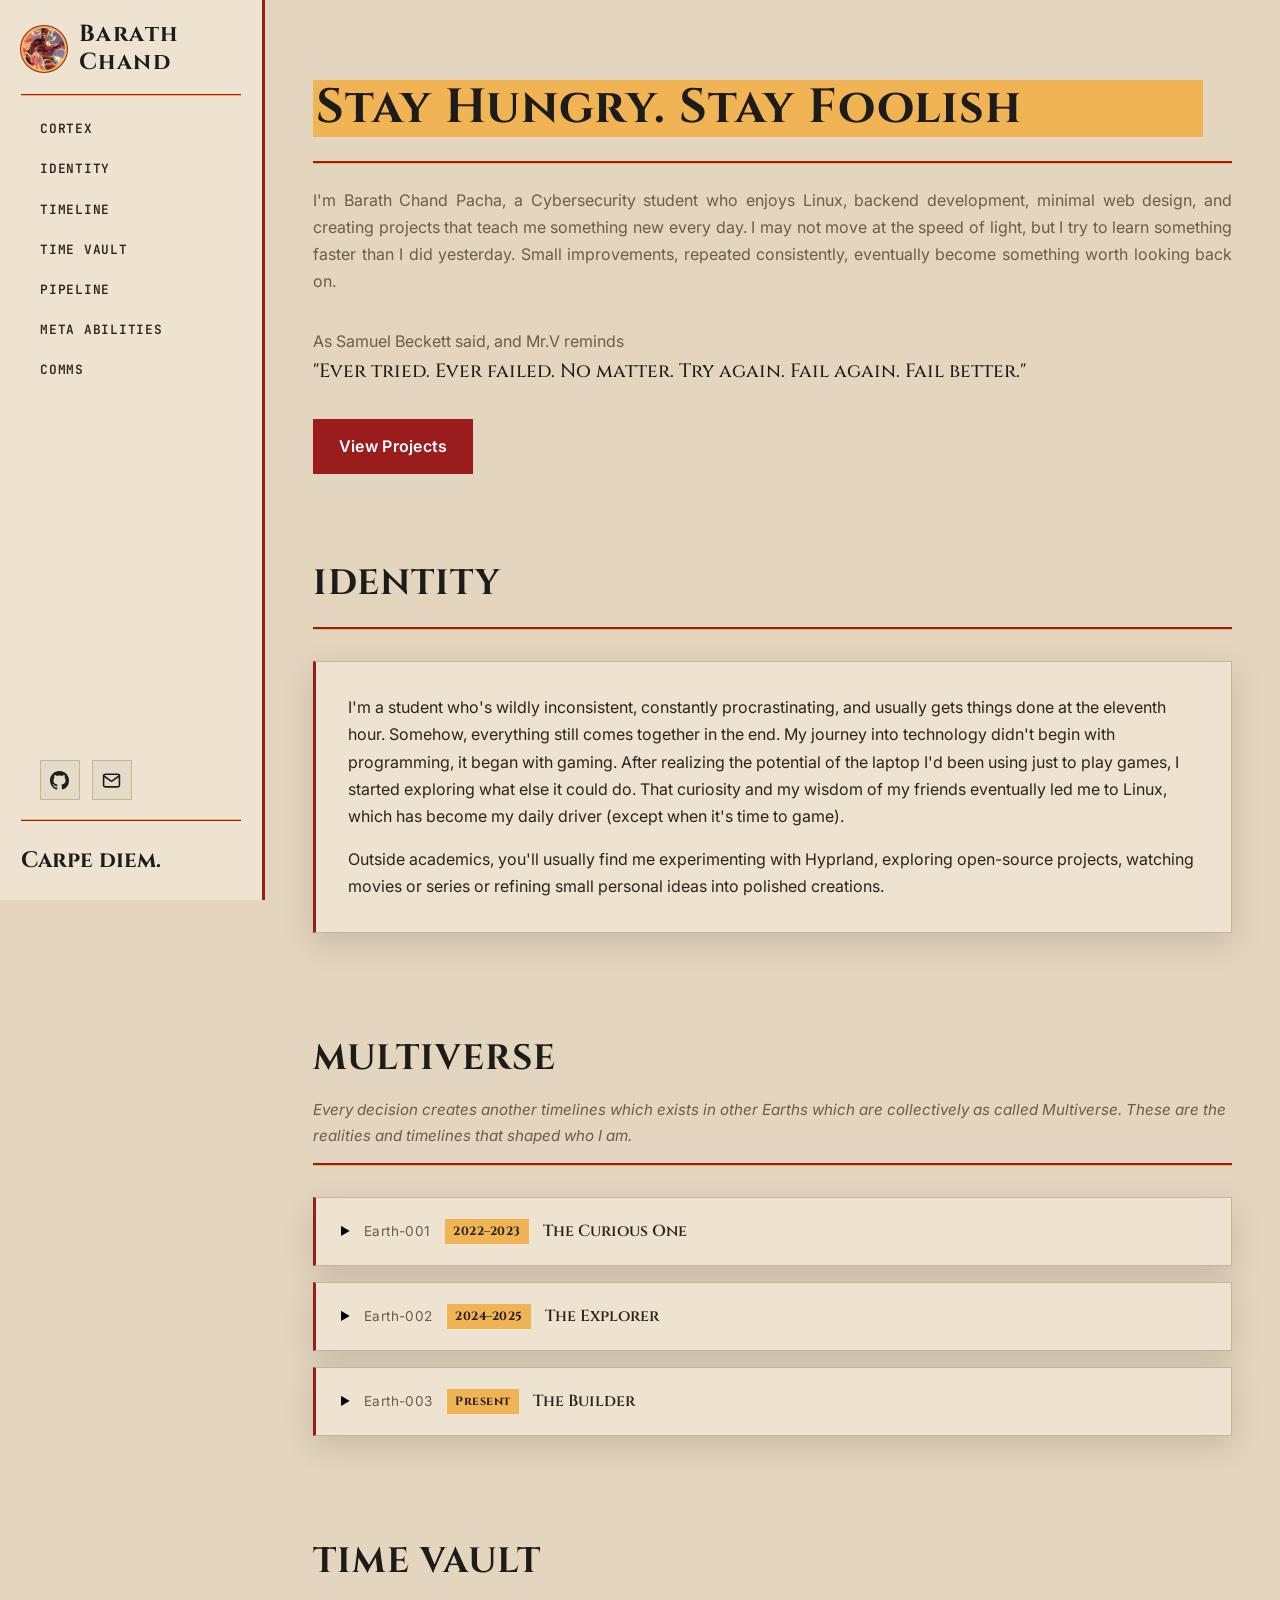
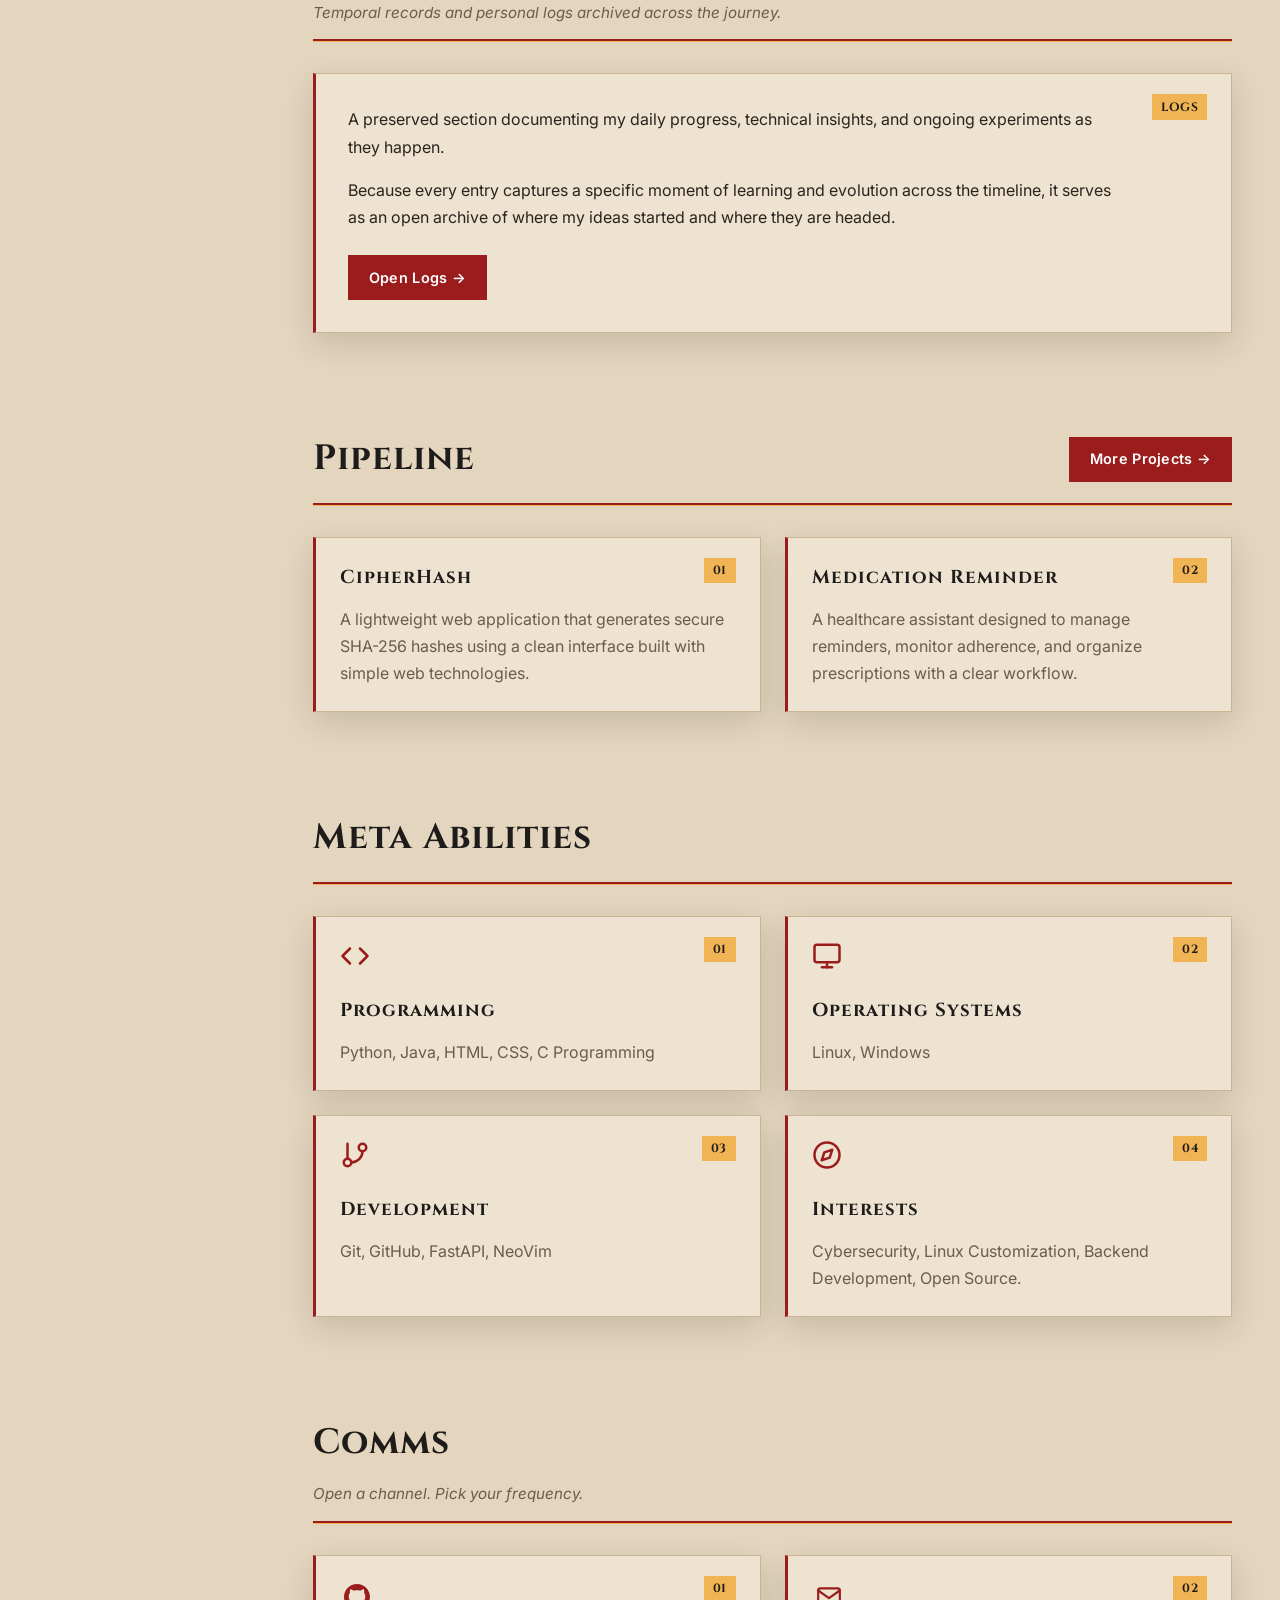
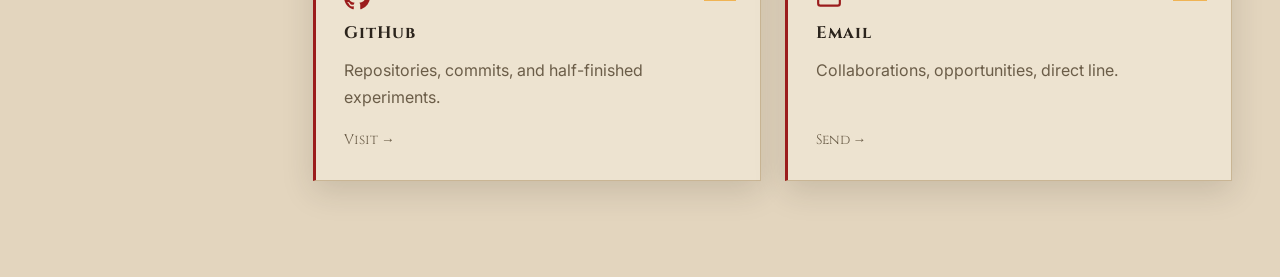
==== commit 6d4701fe: "changing index.html and style.css to final version(hopefully)" ====
--- a/index.html
+++ b/index.html
@@ -3,24 +3,28 @@
 <head>
   <meta charset="UTF-8">
   <meta name="viewport" content="width=device-width, initial-scale=1.0">
-  <title>Barath Chand | Personal Blog</title>
+  <title>Barath Chand</title>
   <meta name="description" content="Personal blog of Barath Chand featuring projects, writing, Linux customization, and learning journey.">
   <link rel="icon" type="image/png" href="./pic/favicon.png">
   <link rel="preconnect" href="https://fonts.googleapis.com">
   <link rel="preconnect" href="https://fonts.gstatic.com" crossorigin>
   <link href="https://fonts.googleapis.com/css2?family=Cinzel:wght@600;700&family=Inter:wght@400;500;600;700&family=JetBrains+Mono:wght@500;600;700&display=swap" rel="stylesheet">
   <link rel="stylesheet" href="style.css">
-
 </head>
 <body>
+
+  <!-- SIDEBAR -->
   <aside class="sidebar">
     <div class="brand">
       <div class="brand-wrapper">
         <div class="brand-title-group">
           <img src="./pic/favicon.png" alt="Barath Chand" class="brand-avatar">
-          <h1>Barath Chand</h1>
-        </div>
-        <!-- Mobile social icons (visible ONLY <= 900px) -->
+          <h1>
+            <span class="first-name">Barath</span>
+            <span class="last-name">Chand</span>
+          </h1>
+        </div>
+        <!-- Mobile social icons (visible <= 900px) -->
         <div class="sidebar-social mobile-social">
           <a href="https://github.com/BARRY-CHAND/" target="_blank" rel="noopener" aria-label="GitHub">
             <svg viewBox="0 0 16 16" fill="currentColor" xmlns="http://www.w3.org/2000/svg">
@@ -42,28 +46,27 @@
         <li><a href="#home">Cortex</a></li>
         <li><a href="#about">Identity</a></li>
         <li><a href="#multiverse">Timeline</a></li>
-        <li><a href="logs.html">Time Vault</a></li>
+        <li><a href="#time-vault">Time Vault</a></li>
         <li><a href="#projects">Pipeline</a></li>
         <li><a href="#skills">Meta Abilities</a></li>
         <li><a href="#contact">Comms</a></li>
       </ul>
     </nav>
 
-    <!-- Desktop social icons (visible ONLY > 900px) -->
+    <!-- Desktop social icons (> 900px) -->
     <div class="sidebar-extra">
       <div class="sidebar-social desktop-social">
         <a href="https://github.com/BARRY-CHAND/" target="_blank" rel="noopener" aria-label="GitHub">
           <svg viewBox="0 0 16 16" fill="currentColor" xmlns="http://www.w3.org/2000/svg">
             <path d="M8 0C3.58 0 0 3.58 0 8c0 3.54 2.29 6.53 5.47 7.59.4.07.55-.17.55-.38 0-.19-.01-.82-.01-1.49-2.01.37-2.53-.49-2.69-.94-.09-.23-.48-.94-.82-1.13-.28-.15-.68-.52-.01-.53.63-.01 1.08.58 1.23.82.72 1.21 1.87.87 2.33.66.07-.52.28-.87.51-1.07-1.78-.2-3.64-.89-3.64-3.95 0-.87.31-1.59.82-2.15-.08-.2-.36-1.02.08-2.12 0 0 .67-.21 2.2.82.64-.18 1.32-.27 2-.27.68 0 1.36.09 2 .27 1.53-1.04 2.2-.82 2.2-.82.44 1.1.16 1.92.08 2.12.51.56.82 1.27.82 2.15 0 3.07-1.87 3.75-3.65 3.95.29.25.54.73.54 1.48 0 1.07-.01 1.93-.01 2.2 0 .21.15.46.55.38A8.013 8.013 0 0 0 16 8c0-4.42-3.58-8-8-8z"></path>
-            </svg>
-          </a>
-          <a href="mailto:barathchandp@gmail.com" aria-label="Email">
-            <svg viewBox="0 0 24 24" fill="none" stroke="currentColor" stroke-width="2" stroke-linecap="round" stroke-linejoin="round">
-              <rect x="2" y="4" width="20" height="16" rx="2"></rect>
-              <path d="m22 6-10 7L2 6"></path>
-            </svg>
-          </a>
-        </div>
+          </svg>
+        </a>
+        <a href="mailto:barathchandp@gmail.com" aria-label="Email">
+          <svg viewBox="0 0 24 24" fill="none" stroke="currentColor" stroke-width="2" stroke-linecap="round" stroke-linejoin="round">
+            <rect x="2" y="4" width="20" height="16" rx="2"></rect>
+            <path d="m22 6-10 7L2 6"></path>
+          </svg>
+        </a>
       </div>
     </div>
 
@@ -72,6 +75,7 @@
     </footer>
   </aside>
 
+  <!-- MAIN CONTENT -->
   <main class="content">
 
     <section id="home" class="hero">
@@ -87,10 +91,6 @@
         <p>
           As Samuel Beckett said, and Mr.V reminds <br>
           <span class="quotes">"Ever tried. Ever failed. No matter. Try again. Fail again. Fail better." </span>
-        </p>
-
-        <p>
-
         </p>
 
         <div class="hero-actions">
@@ -242,9 +242,32 @@
       </div>
     </section>
 
+    <!-- TIME VAULT SECTION -->
+    <section id="time-vault" class="section time-vault-section">
+      <header class="section-header">
+        <h2>TIME VAULT</h2>
+        <p class="vault-subtitle">Temporal records and personal logs archived across the journey.</p>
+      </header>
+
+      <article class="card vault-card">
+        <span class="project-index">LOGS</span>
+        <p>
+          A preserved section documenting my daily progress, technical insights, and ongoing experiments as they happen.
+        </p>
+        <p>
+          Because every entry captures a specific moment of learning and evolution across the timeline, it serves as an open archive of where my ideas started and where they are headed.
+        </p>
+        <div class="card-actions">
+          <a class="button primary button-compact" href="logs.html">Open Logs &rarr;</a>
+        </div>
+      </article>
+    </section>
+
+    <!-- PIPELINE SECTION -->
     <section id="projects" class="section">
-      <header class="section-header">
+      <header class="section-header pipeline-header">
         <h2>Pipeline</h2>
+        <a class="button primary button-compact" href="https://github.com/BARRY-CHAND/" target="_blank" rel="noopener">More Projects &rarr;</a>
       </header>
 
       <div class="grid">
--- a/style.css
+++ b/style.css
@@ -78,6 +78,8 @@
   display: block;
 }
 
+/* ---------- Desktop Sidebar ---------- */
+
 .sidebar {
   position: sticky;
   top: 0;
@@ -359,6 +361,12 @@
   color: var(--primary-accent);
 }
 
+/* Compact padding variation for newly added buttons */
+.button-compact {
+  padding: 0.65rem 1.3rem;
+  font-size: 0.9rem;
+}
+
 .section {
   padding: 3rem 0;
 }
@@ -373,6 +381,15 @@
 .section-header h2 {
   font-size: 2.2rem;
   color: var(--primary-accent);
+}
+
+/* Header layout for Pipeline with right-aligned button */
+.pipeline-header {
+  display: flex;
+  justify-content: space-between;
+  align-items: center;
+  flex-wrap: wrap;
+  gap: 1rem;
 }
 
 .card,
@@ -388,6 +405,11 @@
   transition: border-left-color var(--transition), border-right-color var(--transition), transform var(--transition), box-shadow var(--transition);
 }
 
+/* Reserved right spacing so text never overlaps top-right badge */
+.vault-card {
+  padding-right: 6.5rem;
+}
+
 .skill {
   padding: 1.5rem;
 }
@@ -411,6 +433,10 @@
 
 .card p + p {
   margin-top: 1rem;
+}
+
+.card-actions {
+  margin-top: 1.5rem;
 }
 
 .grid {
@@ -455,7 +481,8 @@
 
 .project-card:hover .project-index,
 .skill:hover .skill-index,
-.comms-card:hover .comms-index {
+.comms-card:hover .comms-index,
+.vault-card:hover .project-index {
   background: var(--primary-accent);
   color: #FFFFFF;
 }
@@ -486,9 +513,10 @@
   }
 }
 
-/* ---------- Multiverse (Academic Experience) ---------- */
-
-.multiverse-subtitle {
+/* ---------- Multiverse & Time Vault Subtitles ---------- */
+
+.multiverse-subtitle,
+.vault-subtitle {
   color: var(--muted);
   font-style: italic;
   margin-top: 0.5rem;
@@ -718,67 +746,126 @@
     display: block;
   }
 
+  html {
+    scroll-padding-top: 6.5rem;
+  }
+
+  section[id] {
+    scroll-margin-top: 6.5rem;
+  }
+
   .sidebar {
-    position: static;
+    position: -webkit-sticky;
+    position: sticky;
+    top: 0;
     width: 100%;
     height: auto;
     border-right: none;
     border-bottom: 3px solid var(--accent);
-    box-shadow: 0 6px 0 0 var(--bg), 0 7px 0 0 var(--accent);
-    margin-bottom: 7px;
-    padding: 1.2rem;
-  }
-
-  /* Show mobile top icons next to your name */
+    box-shadow: 0 4px 14px rgba(43, 36, 28, 0.12);
+    margin-bottom: 0;
+    padding: 0.65rem 0.85rem 0.45rem 0.85rem;
+    z-index: 9999;
+    background: rgba(237, 227, 208, 0.96);
+    backdrop-filter: blur(14px);
+    -webkit-backdrop-filter: blur(14px);
+    display: flex;
+    flex-direction: column;
+    gap: 0.45rem;
+  }
+
   .mobile-social {
     display: flex;
   }
 
-  /* Hide desktop bottom social section */
   .sidebar-extra {
     display: none;
   }
 
+  /* Gold line below name/avatar: dialed down to 1.5px */
   .brand {
-    padding: 0.5rem 0.5rem 0.9rem 0.5rem;
-    margin-bottom: 0.9rem;
+    padding: 0 0 0.45rem 0;
+    margin-bottom: 0;
+    border-bottom: 1.5px solid var(--highlight);
+    box-shadow: 0 1px 2px rgba(240, 180, 84, 0.18);
   }
 
   .brand h1 {
-    font-size: 1.35rem;
+    font-size: 1.25rem;
   }
 
   .brand-avatar {
-    width: 38px;
-    height: 38px;
-    min-width: 38px;
-    min-height: 38px;
-  }
-
+    width: 36px;
+    height: 36px;
+    min-width: 36px;
+    min-height: 36px;
+  }
+
+  /* Horizontal swipeable nav: completely hidden scrollbar */
   .nav-list {
     display: flex;
-    flex-wrap: wrap;
-    row-gap: 0.4rem;
-    column-gap: 1.75rem;
-    margin-top: 0.5rem;
+    flex-direction: row;
+    flex-wrap: nowrap;
+    overflow-x: auto;
+    gap: 0.45rem;
+    margin-top: 0;
+    padding-bottom: 0.15rem;
+    -webkit-overflow-scrolling: touch;
+    scrollbar-width: none;
+    -ms-overflow-style: none;
+  }
+
+  .nav-list::-webkit-scrollbar {
+    display: none !important;
+    width: 0 !important;
+    height: 0 !important;
+  }
+
+  .nav-list li {
+    flex-shrink: 0;
   }
 
   .nav-list li + li {
     margin-top: 0;
   }
 
+  .nav-list a {
+    white-space: nowrap;
+    display: inline-block;
+    padding: 0.35rem 0.75rem;
+    font-family: "JetBrains Mono", monospace;
+    font-size: 0.74rem;
+    font-weight: 700;
+    color: var(--primary-accent);
+    background: rgba(43, 36, 28, 0.05);
+    border: 1px solid var(--border);
+    transition: background-color var(--transition), color var(--transition), border-color var(--transition);
+  }
+
+  .nav-list a::before {
+    display: none;
+  }
+
+  .nav-list a:hover,
+  .nav-list a:active {
+    padding-left: 0.75rem;
+    letter-spacing: 0.06em;
+    background: var(--highlight);
+    border-color: var(--highlight);
+    color: var(--primary-accent);
+  }
+
   .sidebar-footer {
-    margin-top: 0.5rem;
-    padding: 1rem 0rem 0rem 0rem;
+    display: none;
   }
 
   .content {
-    padding: 1rem;
+    padding: 1.5rem 1rem;
   }
 
   .hero {
     min-height: auto;
-    padding: 2rem 0;
+    padding: 1.5rem 0;
   }
 
   .hero-actions {
@@ -792,6 +879,16 @@
     margin-right: 2rem;
     margin-left: 2rem;
   }
+
+  /* Prevents text from overlapping the badge in mobile view */
+  .vault-card {
+    padding-right: 5.5rem;
+  }
+
+  .vault-card .project-index {
+    top: 1rem;
+    right: 1rem;
+  }
 }
 
 @media (max-width: 600px) {
@@ -812,5 +909,8 @@
   .skill {
     padding: 1.25rem;
   }
-}
-
+
+  .vault-card {
+    padding-right: 5.25rem;
+  }
+}
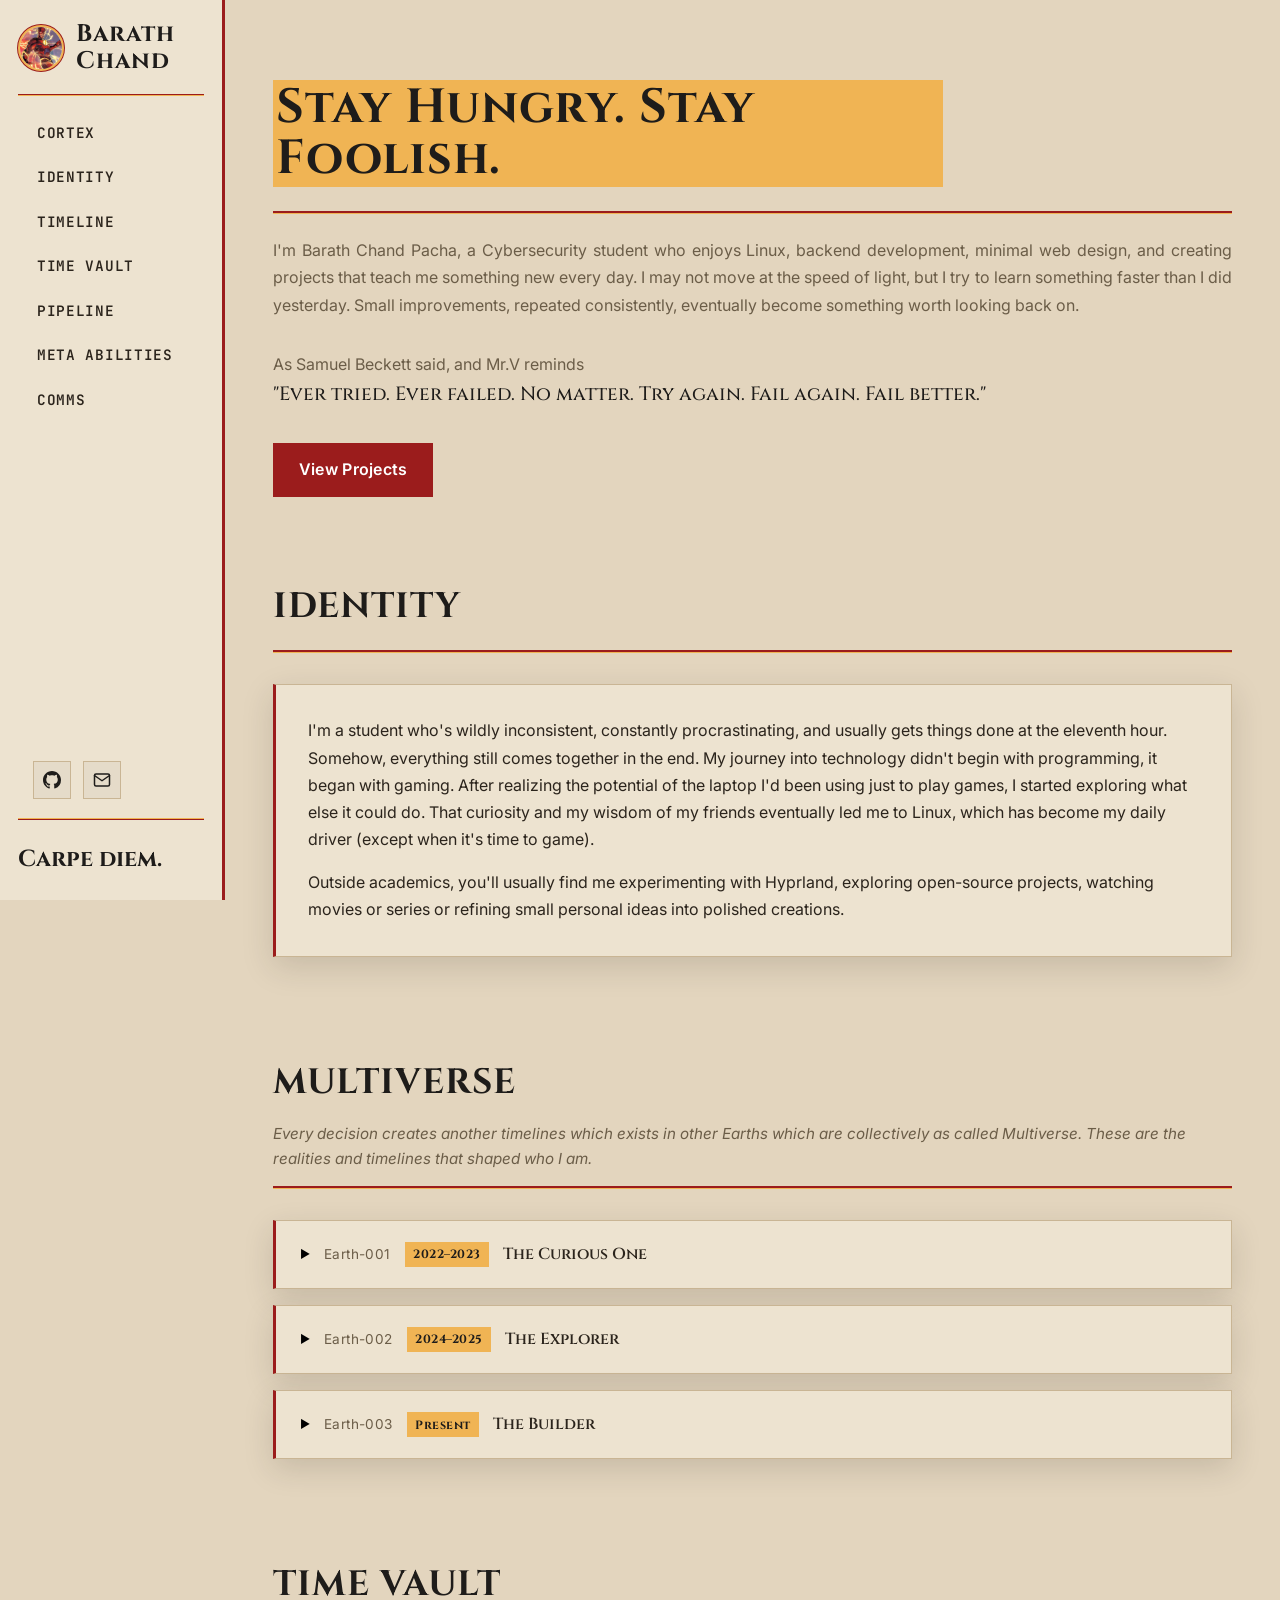
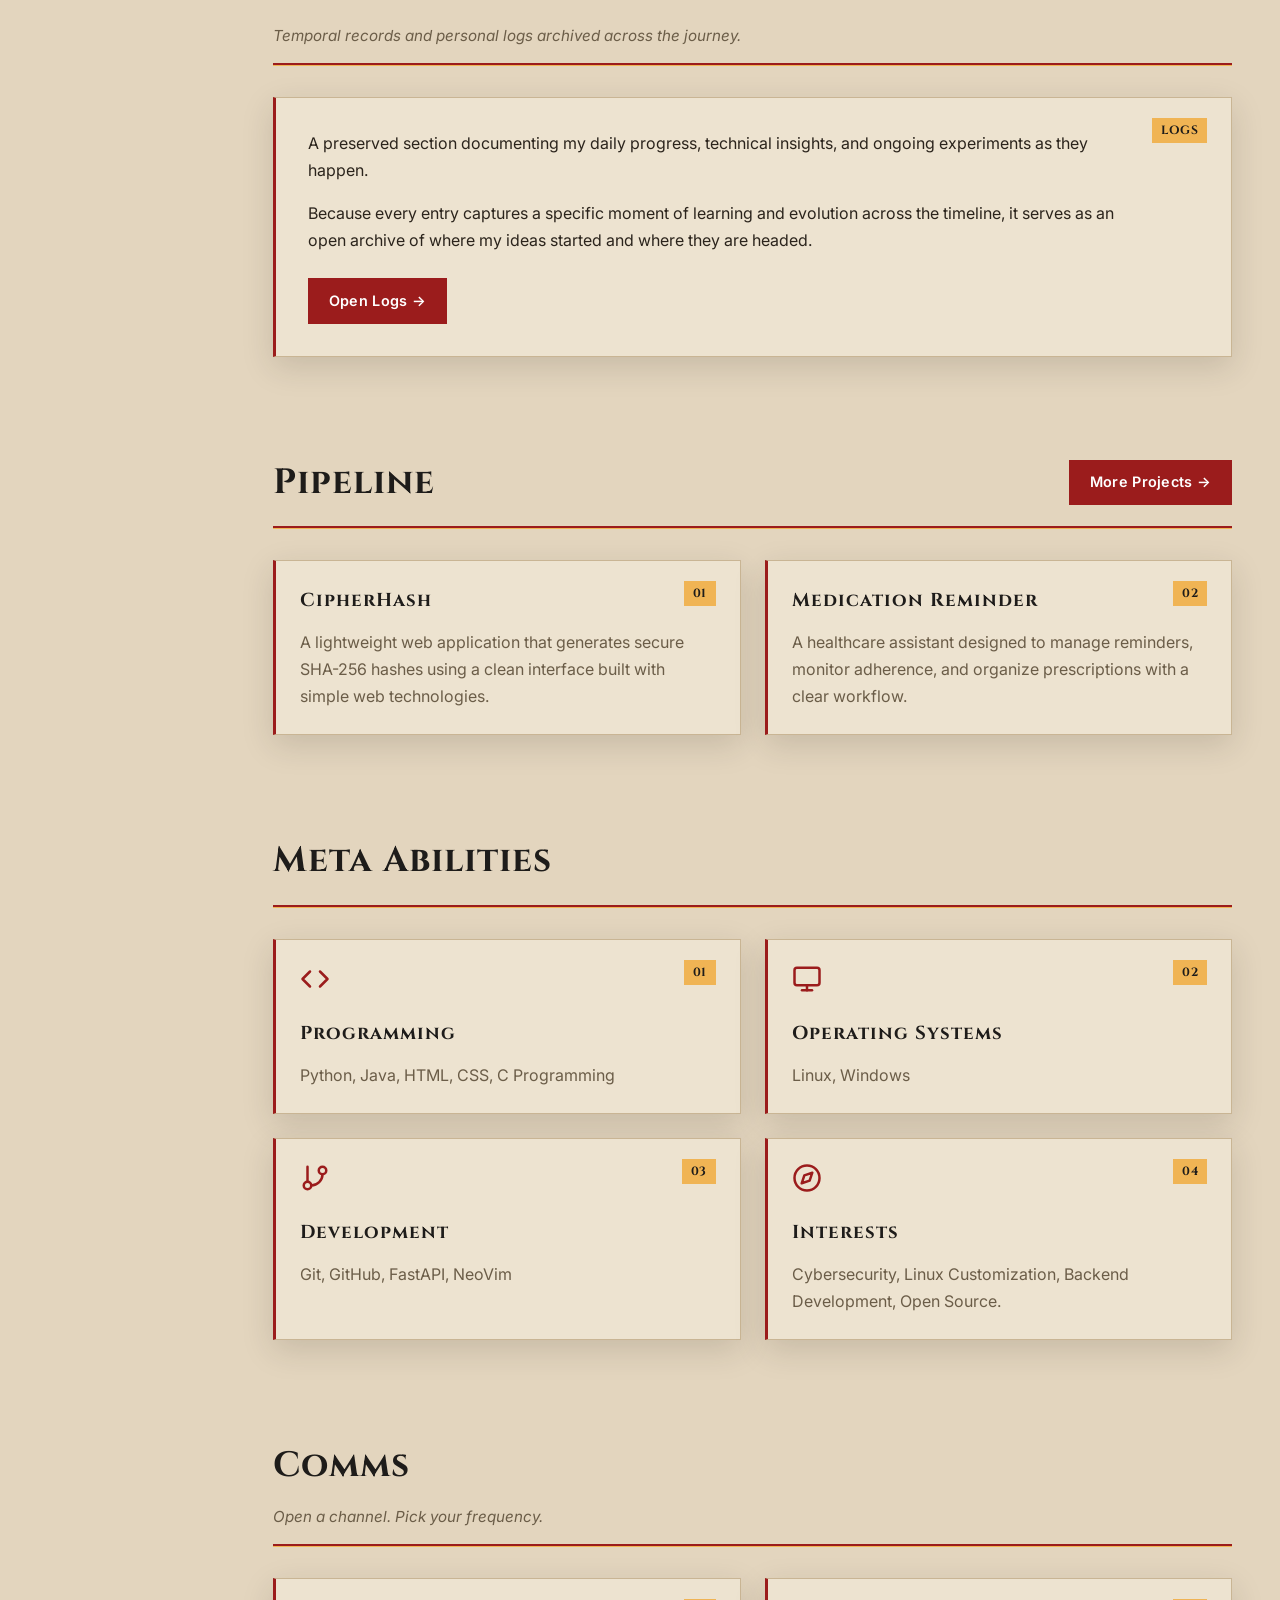
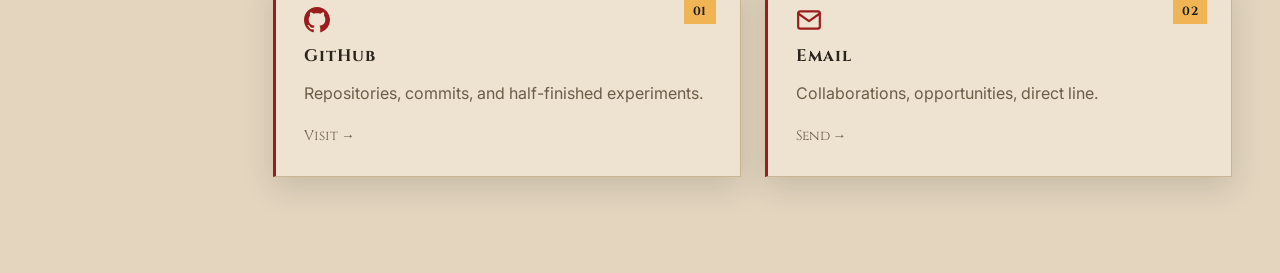
==== commit c113ce51: "Fix typo in hero section heading" ====
--- a/index.html
+++ b/index.html
@@ -80,7 +80,7 @@
 
     <section id="home" class="hero">
       <div class="hero-text">
-        <h2>Stay Hungry. Stay Foolish</h2>
+        <h2>Stay Hungry. Stay Foolish.</h2>
         <hr>
         <p>
           I'm Barath Chand Pacha, a Cybersecurity student who enjoys Linux,
@@ -385,4 +385,4 @@
 
   </main>
 </body>
-</html>+</html>
--- a/style.css
+++ b/style.css
@@ -9,7 +9,7 @@
   --muted: #6B5D48;
   --border: #C9B594;
   --shadow: rgba(43, 36, 28, 0.15);
-  --sidebar-width: 265px;
+  --sidebar-width: 225px;
   --radius: 0px;
   --transition: 0.25s ease;
   scroll-behavior: smooth;
@@ -87,7 +87,7 @@
   height: 100vh;
   max-height: 100vh;
   overflow-y: auto;
-  padding: 1.3rem 1.3rem;
+  padding: 1.3rem 1.15rem;
   background: var(--panel);
   backdrop-filter: blur(18px);
   -webkit-backdrop-filter: blur(18px);
@@ -127,7 +127,7 @@
   min-height: 46px;
   border-radius: 50%;
   object-fit: cover;
-  border: 2.5px solid var(--highlight);
+  border: 2px solid var(--highlight);
   box-shadow: 0 0 0 1px var(--accent);
   flex-shrink: 0;
   display: inline-block;
@@ -136,9 +136,9 @@
 
 .brand h1 {
   color: var(--primary-accent);
-  font-size: 1.45rem;
-  line-height: 1.2;
-  letter-spacing: 1.5px;
+  font-size: 1.5rem;
+  line-height: 1.15;
+  letter-spacing: 1px;
 }
 
 .brand p {
@@ -179,18 +179,18 @@
   display: flex;
   justify-content: flex-start;
   gap: 0.75rem;
-  padding-left: 1.2rem;
-  margin-top: 0.7rem;
+  padding-left: 0.9rem;
+  margin-top: 0.6rem;
 }
 
 .desktop-social a {
-  width: 40px;
-  height: 40px;
+  width: 38px;
+  height: 38px;
 }
 
 .desktop-social svg {
-  width: 19px;
-  height: 19px;
+  width: 18px;
+  height: 18px;
 }
 
 /* Mobile top layout: hidden by default on desktop */
@@ -212,22 +212,22 @@
 
 .nav-list {
   list-style: none;
-  margin-top: 0rem;
+  margin-top: 0.2rem;
 }
 
 .nav-list li + li {
-  margin-top: 0.45rem;
+  margin-top: 0.55rem;
 }
 
 .nav-list a {
   position: relative;
   display: inline-block;
-  padding: 0.35rem 0 0.35rem 1.2rem;
+  padding: 0.35rem 0 0.35rem 1.15rem;
   font-family: "JetBrains Mono", monospace;
-  font-size: 0.8rem;
+  font-size: 0.9rem;
   font-weight: 600;
   text-transform: uppercase;
-  letter-spacing: 0.06em;
+  letter-spacing: 0.05em;
   -webkit-tap-highlight-color: rgba(0, 0, 0, 0) !important;
   transition: color var(--transition), padding-left var(--transition), letter-spacing var(--transition);
 }
@@ -250,12 +250,12 @@
 
 .nav-list a:hover {
   color: var(--accent);
-  padding-left: 1.7rem;
-  letter-spacing: 0.12em;
+  padding-left: 1.6rem;
+  letter-spacing: 0.1em;
 }
 
 .nav-list a:hover::before {
-  width: 1.1rem;
+  width: 1.05rem;
 }
 
 .sidebar-footer {
@@ -267,7 +267,7 @@
   color: var(--primary-accent);
   font-family: "Cinzel", serif;
   font-weight: 700;
-  font-size: 1.4rem;
+  font-size: 1.45rem;
 }
 
 .content {
@@ -286,7 +286,7 @@
 }
 
 .hero-text h2 {
-  max-width: 890px;
+  max-width: 670px;
   background-color: var(--highlight);
   padding: 0.2rem;
 }
@@ -361,7 +361,7 @@
   color: var(--primary-accent);
 }
 
-/* Compact padding variation for newly added buttons */
+/* Compact padding variation for buttons */
 .button-compact {
   padding: 0.65rem 1.3rem;
   font-size: 0.9rem;
@@ -782,7 +782,7 @@
     display: none;
   }
 
-  /* Gold line below name/avatar: dialed down to 1.5px */
+  /* Gold line below name/avatar */
   .brand {
     padding: 0 0 0.45rem 0;
     margin-bottom: 0;
@@ -801,7 +801,7 @@
     min-height: 36px;
   }
 
-  /* Horizontal swipeable nav: completely hidden scrollbar */
+  /* Horizontal swipeable nav */
   .nav-list {
     display: flex;
     flex-direction: row;
@@ -868,16 +868,54 @@
     padding: 1.5rem 0;
   }
 
+  /* Flush alignment for action buttons on mobile */
   .hero-actions {
     flex-direction: row;
     align-items: flex-start;
-    margin-right: 2rem;
-  }
-
-  .button {
+    margin: 0;
+  }
+
+  .button,
+  .button-compact {
     width: fit-content;
-    margin-right: 2rem;
-    margin-left: 2rem;
+    margin: 0;
+  }
+
+  /* Keep Pipeline header title and button side-by-side on mobile */
+  .pipeline-header {
+    display: flex !important;
+    flex-direction: row !important;
+    justify-content: space-between !important;
+    align-items: center !important;
+    flex-wrap: nowrap !important;
+    gap: 0.75rem !important;
+  }
+
+  .pipeline-header h2 {
+    font-size: 1.65rem;
+    margin-bottom: 0;
+  }
+
+  .pipeline-header .button-compact {
+    padding: 0.45rem 0.85rem;
+    font-size: 0.75rem;
+    white-space: nowrap;
+    margin: 0;
+    flex-shrink: 0;
+  }
+
+  /* Force identical 2-line structure across all Multiverse timeline summaries */
+  .earth-summary {
+    display: flex;
+    flex-wrap: wrap;
+    align-items: center;
+    gap: 0.6rem 0.85rem;
+  }
+
+  .earth-title {
+    flex-basis: 100%;
+    width: 100%;
+    margin-top: 0.2rem;
   }
 
   /* Prevents text from overlapping the badge in mobile view */
@@ -913,4 +951,4 @@
   .vault-card {
     padding-right: 5.25rem;
   }
-}+}
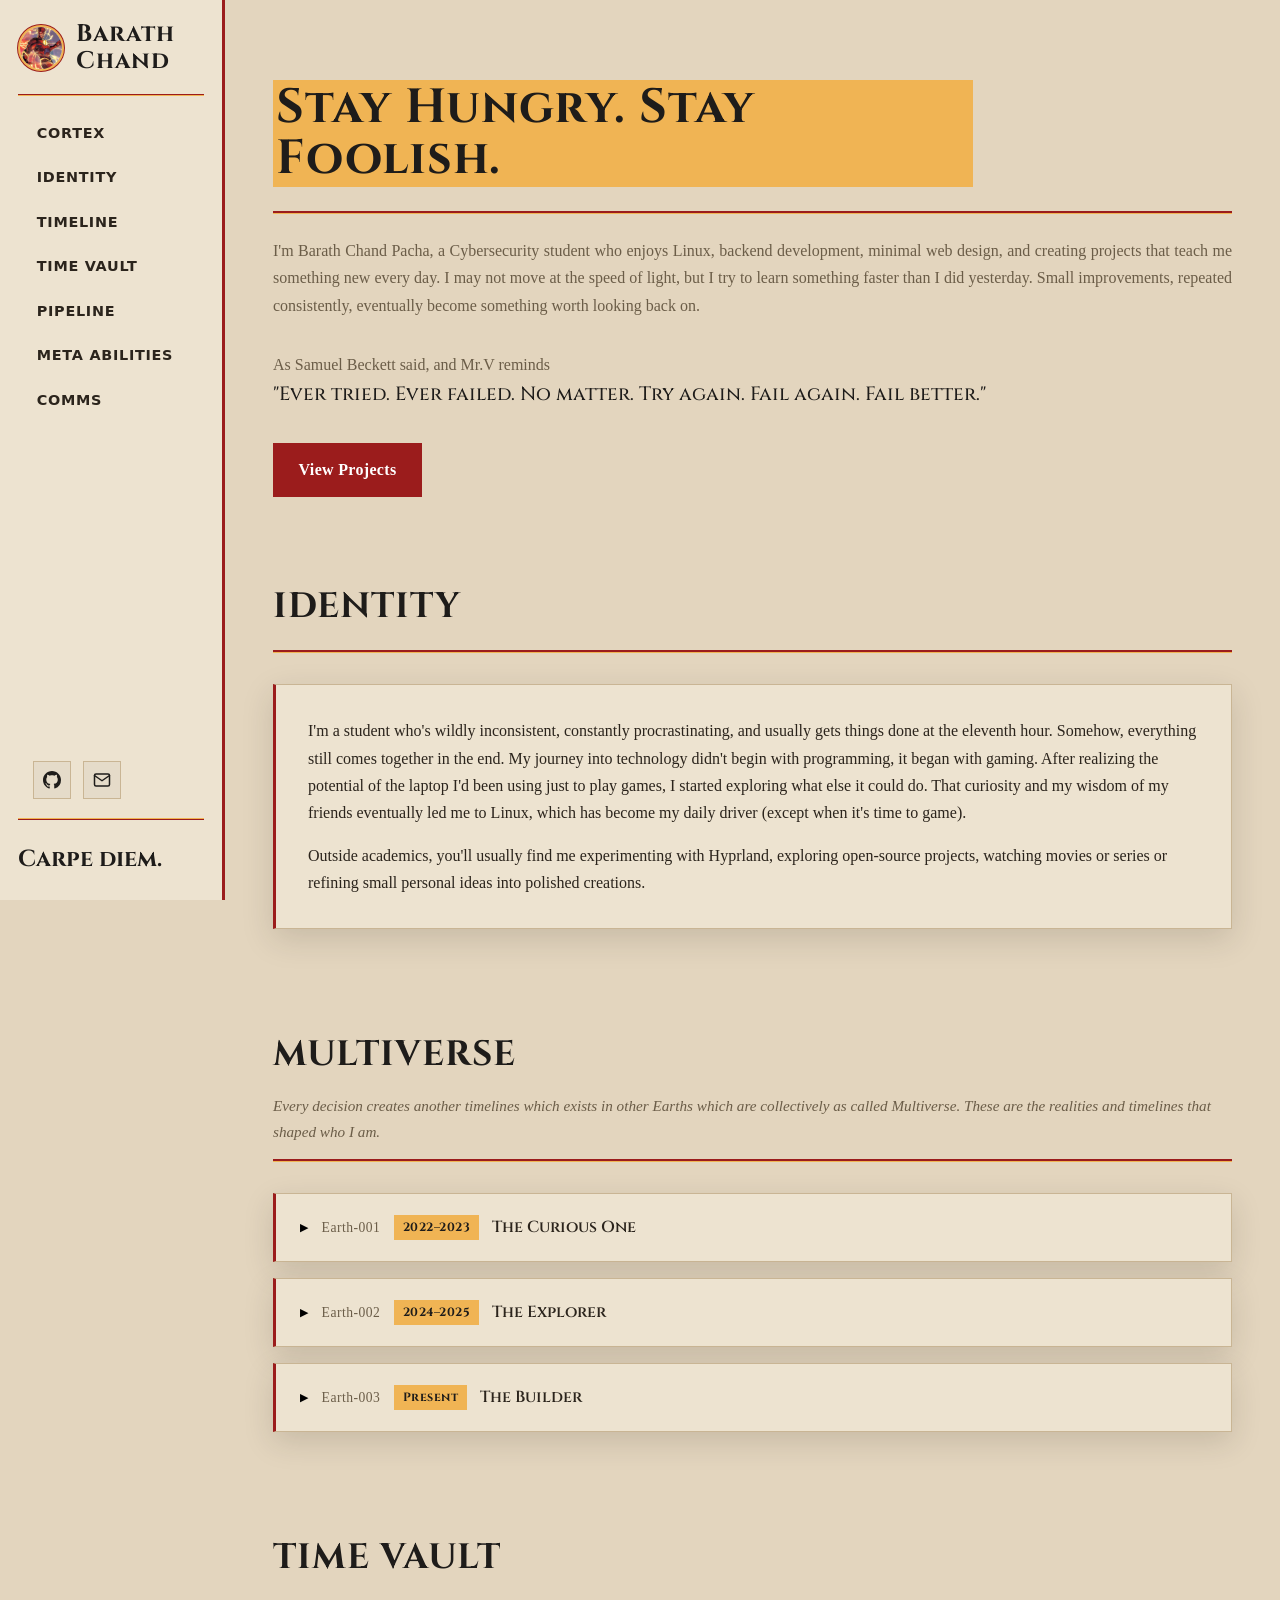
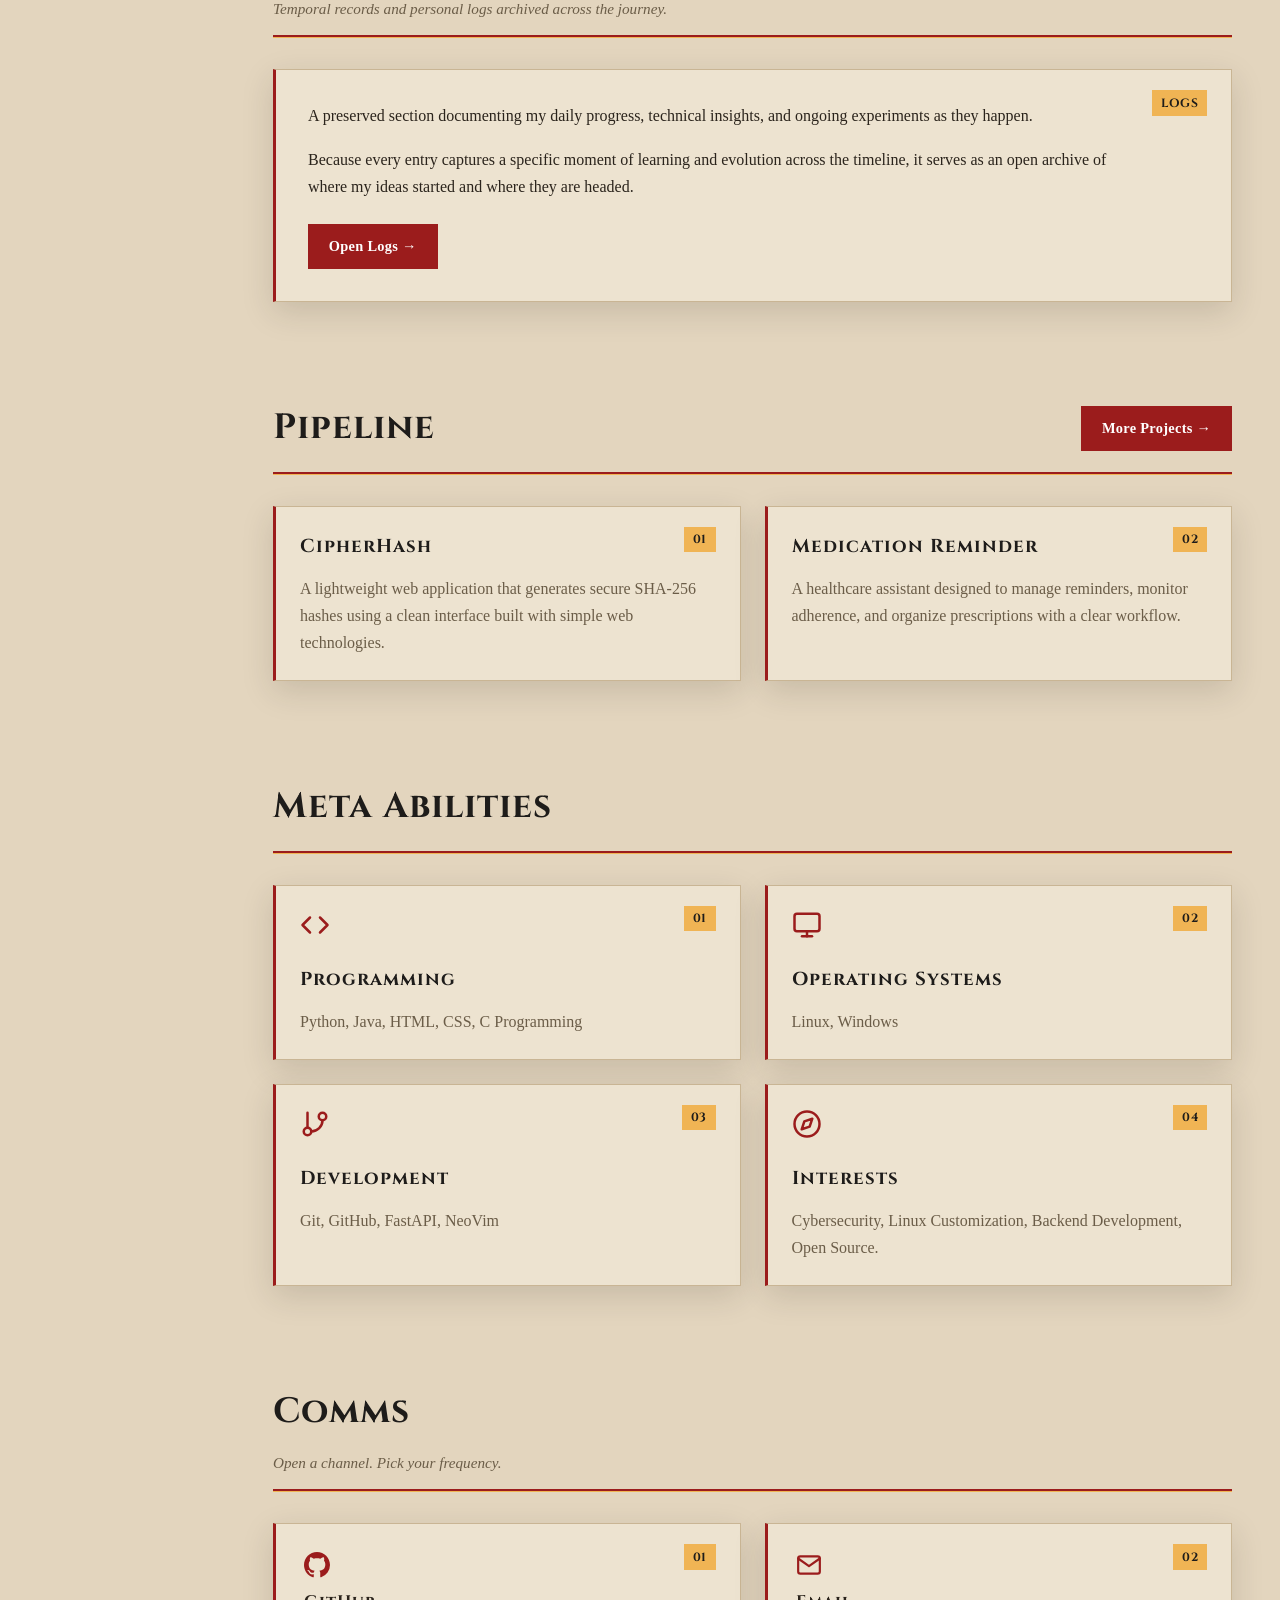
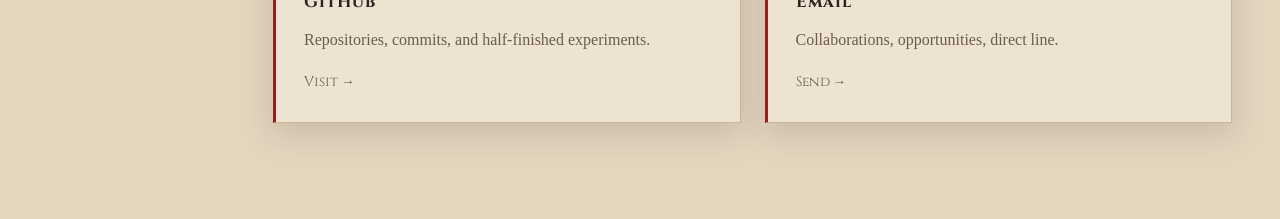
==== commit 6ca084b6: "updating logs and creating new css for log entries" ====
--- a/index.html
+++ b/index.html
@@ -1,388 +1,422 @@
 <!DOCTYPE html>
 <html lang="en">
+
 <head>
-  <meta charset="UTF-8">
-  <meta name="viewport" content="width=device-width, initial-scale=1.0">
-  <title>Barath Chand</title>
-  <meta name="description" content="Personal blog of Barath Chand featuring projects, writing, Linux customization, and learning journey.">
-  <link rel="icon" type="image/png" href="./pic/favicon.png">
-  <link rel="preconnect" href="https://fonts.googleapis.com">
-  <link rel="preconnect" href="https://fonts.gstatic.com" crossorigin>
-  <link href="https://fonts.googleapis.com/css2?family=Cinzel:wght@600;700&family=Inter:wght@400;500;600;700&family=JetBrains+Mono:wght@500;600;700&display=swap" rel="stylesheet">
-  <link rel="stylesheet" href="style.css">
+	<meta charset="UTF-8">
+	<meta name="viewport" content="width=device-width, initial-scale=1.0">
+	<title>Barath Chand</title>
+	<meta name="description"
+		content="Personal blog of Barath Chand featuring projects, writing, Linux customization, and learning journey.">
+	<link rel="icon" type="image/png" href="./pic/favicon.png">
+	<link rel="preconnect" href="https://fonts.googleapis.com">
+	<link rel="preconnect" href="https://fonts.gstatic.com" crossorigin>
+	<link
+		href="https://fonts.googleapis.com/css2?family=Cinzel:wght@600;700&family=Inter:wght@400;500;600;700&family=JetBrains+Mono:wght@500;600;700&display=swap"
+		rel="stylesheet">
+	<link rel="stylesheet" href="style.css">
 </head>
+
 <body>
 
-  <!-- SIDEBAR -->
-  <aside class="sidebar">
-    <div class="brand">
-      <div class="brand-wrapper">
-        <div class="brand-title-group">
-          <img src="./pic/favicon.png" alt="Barath Chand" class="brand-avatar">
-          <h1>
-            <span class="first-name">Barath</span>
-            <span class="last-name">Chand</span>
-          </h1>
-        </div>
-        <!-- Mobile social icons (visible <= 900px) -->
-        <div class="sidebar-social mobile-social">
-          <a href="https://github.com/BARRY-CHAND/" target="_blank" rel="noopener" aria-label="GitHub">
-            <svg viewBox="0 0 16 16" fill="currentColor" xmlns="http://www.w3.org/2000/svg">
-              <path d="M8 0C3.58 0 0 3.58 0 8c0 3.54 2.29 6.53 5.47 7.59.4.07.55-.17.55-.38 0-.19-.01-.82-.01-1.49-2.01.37-2.53-.49-2.69-.94-.09-.23-.48-.94-.82-1.13-.28-.15-.68-.52-.01-.53.63-.01 1.08.58 1.23.82.72 1.21 1.87.87 2.33.66.07-.52.28-.87.51-1.07-1.78-.2-3.64-.89-3.64-3.95 0-.87.31-1.59.82-2.15-.08-.2-.36-1.02.08-2.12 0 0 .67-.21 2.2.82.64-.18 1.32-.27 2-.27.68 0 1.36.09 2 .27 1.53-1.04 2.2-.82 2.2-.82.44 1.1.16 1.92.08 2.12.51.56.82 1.27.82 2.15 0 3.07-1.87 3.75-3.65 3.95.29.25.54.73.54 1.48 0 1.07-.01 1.93-.01 2.2 0 .21.15.46.55.38A8.013 8.013 0 0 0 16 8c0-4.42-3.58-8-8-8z"></path>
-            </svg>
-          </a>
-          <a href="mailto:barathchandp@gmail.com" aria-label="Email">
-            <svg viewBox="0 0 24 24" fill="none" stroke="currentColor" stroke-width="2" stroke-linecap="round" stroke-linejoin="round">
-              <rect x="2" y="4" width="20" height="16" rx="2"></rect>
-              <path d="m22 6-10 7L2 6"></path>
-            </svg>
-          </a>
-        </div>
-      </div>
-    </div>
-
-    <nav aria-label="Primary Navigation">
-      <ul class="nav-list">
-        <li><a href="#home">Cortex</a></li>
-        <li><a href="#about">Identity</a></li>
-        <li><a href="#multiverse">Timeline</a></li>
-        <li><a href="#time-vault">Time Vault</a></li>
-        <li><a href="#projects">Pipeline</a></li>
-        <li><a href="#skills">Meta Abilities</a></li>
-        <li><a href="#contact">Comms</a></li>
-      </ul>
-    </nav>
-
-    <!-- Desktop social icons (> 900px) -->
-    <div class="sidebar-extra">
-      <div class="sidebar-social desktop-social">
-        <a href="https://github.com/BARRY-CHAND/" target="_blank" rel="noopener" aria-label="GitHub">
-          <svg viewBox="0 0 16 16" fill="currentColor" xmlns="http://www.w3.org/2000/svg">
-            <path d="M8 0C3.58 0 0 3.58 0 8c0 3.54 2.29 6.53 5.47 7.59.4.07.55-.17.55-.38 0-.19-.01-.82-.01-1.49-2.01.37-2.53-.49-2.69-.94-.09-.23-.48-.94-.82-1.13-.28-.15-.68-.52-.01-.53.63-.01 1.08.58 1.23.82.72 1.21 1.87.87 2.33.66.07-.52.28-.87.51-1.07-1.78-.2-3.64-.89-3.64-3.95 0-.87.31-1.59.82-2.15-.08-.2-.36-1.02.08-2.12 0 0 .67-.21 2.2.82.64-.18 1.32-.27 2-.27.68 0 1.36.09 2 .27 1.53-1.04 2.2-.82 2.2-.82.44 1.1.16 1.92.08 2.12.51.56.82 1.27.82 2.15 0 3.07-1.87 3.75-3.65 3.95.29.25.54.73.54 1.48 0 1.07-.01 1.93-.01 2.2 0 .21.15.46.55.38A8.013 8.013 0 0 0 16 8c0-4.42-3.58-8-8-8z"></path>
-          </svg>
-        </a>
-        <a href="mailto:barathchandp@gmail.com" aria-label="Email">
-          <svg viewBox="0 0 24 24" fill="none" stroke="currentColor" stroke-width="2" stroke-linecap="round" stroke-linejoin="round">
-            <rect x="2" y="4" width="20" height="16" rx="2"></rect>
-            <path d="m22 6-10 7L2 6"></path>
-          </svg>
-        </a>
-      </div>
-    </div>
-
-    <footer class="sidebar-footer">
-      <p>Carpe diem.</p>
-    </footer>
-  </aside>
-
-  <!-- MAIN CONTENT -->
-  <main class="content">
-
-    <section id="home" class="hero">
-      <div class="hero-text">
-        <h2>Stay Hungry. Stay Foolish.</h2>
-        <hr>
-        <p>
-          I'm Barath Chand Pacha, a Cybersecurity student who enjoys Linux,
-          backend development, minimal web design, and creating projects
-          that teach me something new every day. I may not move at the speed of light, but I try to learn something faster than I did yesterday. Small improvements, repeated consistently, eventually become something worth looking back on.
-        </p>
-
-        <p>
-          As Samuel Beckett said, and Mr.V reminds <br>
-          <span class="quotes">"Ever tried. Ever failed. No matter. Try again. Fail again. Fail better." </span>
-        </p>
-
-        <div class="hero-actions">
-          <a class="button primary" href="#projects">View Projects</a>
-        </div>
-      </div>
-    </section>
-
-    <section id="about" class="section">
-      <header class="section-header">
-        <h2>IDENTITY</h2>
-      </header>
-
-      <article class="card">
-        <p>
-          I'm a student who's wildly inconsistent, constantly procrastinating,
-          and usually gets things done at the eleventh hour. Somehow, everything still comes together in the end.
-
-          My journey into technology didn't begin with programming, it began with gaming.
-          After realizing the potential of the laptop I'd been using just to play games,
-          I started exploring what else it could do. That curiosity and my wisdom of my
-          friends eventually led me to Linux, which has become my daily driver (except when it's time to game).
-        </p>
-
-        <p>
-          Outside academics, you'll usually find me experimenting with
-          Hyprland, exploring open-source projects, watching movies or series
-          or refining small personal ideas into polished creations.
-        </p>
-      </article>
-    </section>
-
-    <section id="multiverse" class="section multiverse-section">
-      <header class="section-header">
-        <h2>MULTIVERSE</h2>
-        <p class="multiverse-subtitle">
-          Every decision creates another timelines which exists in other Earths which are collectively as called Multiverse. These are the realities and timelines that shaped who I am.
-        </p>
-      </header>
-
-      <div class="earth-list">
-
-        <details class="earth-card">
-          <summary class="earth-summary">
-            <span class="earth-arrow">&#9654;</span>
-            <span class="earth-tag">Earth-001</span>
-            <span class="earth-year">2022&ndash;2023</span>
-            <span class="earth-title">The Curious One</span>
-          </summary>
-          <div class="earth-content">
-            <p class="earth-desc">
-              This is the start, The beginning of my journey and the curiosity that pushed me toward technology.
-            </p>
-
-            <div class="earth-block">
-              <h4>Academic Stage</h4>
-              <p>CBSE 10th &mdash; 95%</p>
-            </div>
-
-            <div class="earth-block">
-              <h4>Skills Unlocked</h4>
-              <p>Basic social skills, early exposure to logic and problem solving.</p>
-            </div>
-
-            <div class="earth-block">
-              <h4>Status</h4>
-              <p>Completed</p>
-            </div>
-          </div>
-        </details>
-
-        <details class="earth-card">
-          <summary class="earth-summary">
-            <span class="earth-arrow">&#9654;</span>
-            <span class="earth-tag">Earth-002</span>
-            <span class="earth-year">2024&ndash;2025</span>
-            <span class="earth-title">The Explorer</span>
-          </summary>
-          <div class="earth-content">
-            <p class="earth-desc">
-              This timeline represents exploration and experimentation &mdash;
-              learning programming, enjoying Mathematics and Sciences in my prime, and
-              discovering different technologies.
-            </p>
-
-            <div class="earth-block">
-              <h4>Academic Stage</h4>
-              <p>CBSE 12th &mdash; 93.8%</p>
-            </div>
-
-            <div class="earth-block">
-              <h4>Technologies Explored</h4>
-              <p>Python, MySQL database, file structures in python, Building a practical project Budget Buddy&mdash;A smart finance management system.</p>
-            </div>
-
-            <div class="earth-block">
-              <h4>Milestones</h4>
-              <p>Budget Buddy&mdash;A finance management system.</p>
-            </div>
-
-            <div class="earth-block">
-              <h4>Status</h4>
-              <p>Completed</p>
-            </div>
-          </div>
-        </details>
-
-        <details class="earth-card">
-          <summary class="earth-summary">
-            <span class="earth-arrow">&#9654;</span>
-            <span class="earth-tag">Earth-003</span>
-            <span class="earth-year">Present</span>
-            <span class="earth-title">The Builder</span>
-          </summary>
-          <div class="earth-content">
-            <p class="earth-desc">
-              This is the present timeline representing the becoming a Cybersecurity student
-              actively building projects, improving skills, and contributing
-              to my future career.
-            </p>
-
-            <div class="earth-block">
-              <h4>Current Education</h4>
-              <p>BE Cybersecurity &mdash; 2nd Year, Pursuing.</p>
-            </div>
-
-            <div class="earth-block">
-              <h4>Projects</h4>
-              <p>Personal portfolio.</p>
-            </div>
-
-            <div class="earth-block">
-              <h4>Skills Being Developed</h4>
-              <p>Linux internals, Built foundations on GitHub, git, HTML/CSS for frontend, exploring lua programming(Hpyrland), C Programming.</p>
-            </div>
-
-            <div class="earth-block">
-              <h4>Current Objectives</h4>
-              <p>Build a strong security foundation while shipping projects that teach something new every time.</p>
-            </div>
-
-            <div class="earth-block">
-              <h4>Status</h4>
-              <p>Active</p>
-            </div>
-          </div>
-        </details>
-
-      </div>
-    </section>
-
-    <!-- TIME VAULT SECTION -->
-    <section id="time-vault" class="section time-vault-section">
-      <header class="section-header">
-        <h2>TIME VAULT</h2>
-        <p class="vault-subtitle">Temporal records and personal logs archived across the journey.</p>
-      </header>
-
-      <article class="card vault-card">
-        <span class="project-index">LOGS</span>
-        <p>
-          A preserved section documenting my daily progress, technical insights, and ongoing experiments as they happen.
-        </p>
-        <p>
-          Because every entry captures a specific moment of learning and evolution across the timeline, it serves as an open archive of where my ideas started and where they are headed.
-        </p>
-        <div class="card-actions">
-          <a class="button primary button-compact" href="logs.html">Open Logs &rarr;</a>
-        </div>
-      </article>
-    </section>
-
-    <!-- PIPELINE SECTION -->
-    <section id="projects" class="section">
-      <header class="section-header pipeline-header">
-        <h2>Pipeline</h2>
-        <a class="button primary button-compact" href="https://github.com/BARRY-CHAND/" target="_blank" rel="noopener">More Projects &rarr;</a>
-      </header>
-
-      <div class="grid">
-
-        <article class="project-card">
-          <span class="project-index">01</span>
-          <h3>CipherHash</h3>
-          <p>
-            A lightweight web application that generates secure SHA-256 hashes using a clean interface built with simple web technologies.
-          </p>
-        </article>
-
-        <article class="project-card">
-          <span class="project-index">02</span>
-          <h3>Medication Reminder</h3>
-          <p>
-            A healthcare assistant designed to manage reminders, monitor adherence, and organize prescriptions with a clear workflow.
-          </p>
-        </article>
-
-      </div>
-    </section>
-
-    <section id="skills" class="section">
-      <header class="section-header">
-        <h2>Meta Abilities</h2>
-      </header>
-
-      <div class="skills">
-
-        <div class="skill">
-          <span class="skill-index">01</span>
-          <svg class="skill-icon" viewBox="0 0 24 24" fill="none" stroke="currentColor" stroke-width="2" stroke-linecap="round" stroke-linejoin="round">
-            <polyline points="16 18 22 12 16 6"></polyline>
-            <polyline points="8 6 2 12 8 18"></polyline>
-          </svg>
-          <h3>Programming</h3>
-          <p>Python, Java, HTML, CSS, C Programming</p>
-        </div>
-
-        <div class="skill">
-          <span class="skill-index">02</span>
-          <svg class="skill-icon" viewBox="0 0 24 24" fill="none" stroke="currentColor" stroke-width="2" stroke-linecap="round" stroke-linejoin="round">
-            <rect x="2" y="3" width="20" height="14" rx="2"></rect>
-            <line x1="8" y1="21" x2="16" y2="21"></line>
-            <line x1="12" y1="17" x2="12" y2="21"></line>
-          </svg>
-          <h3>Operating Systems</h3>
-          <p>Linux, Windows</p>
-        </div>
-
-        <div class="skill">
-          <span class="skill-index">03</span>
-          <svg class="skill-icon" viewBox="0 0 24 24" fill="none" stroke="currentColor" stroke-width="2" stroke-linecap="round" stroke-linejoin="round">
-            <line x1="6" y1="3" x2="6" y2="15"></line>
-            <circle cx="18" cy="6" r="3"></circle>
-            <circle cx="6" cy="18" r="3"></circle>
-            <path d="M18 9a9 9 0 0 1-9 9"></path>
-          </svg>
-          <h3>Development</h3>
-          <p>Git, GitHub, FastAPI, NeoVim</p>
-        </div>
-
-        <div class="skill">
-          <span class="skill-index">04</span>
-          <svg class="skill-icon" viewBox="0 0 24 24" fill="none" stroke="currentColor" stroke-width="2" stroke-linecap="round" stroke-linejoin="round">
-            <circle cx="12" cy="12" r="10"></circle>
-            <polygon points="16.24 7.76 14.12 14.12 7.76 16.24 9.88 9.88 16.24 7.76"></polygon>
-          </svg>
-          <h3>Interests</h3>
-          <p>
-            Cybersecurity, Linux Customization, Backend Development,
-            Open Source.
-          </p>
-        </div>
-
-      </div>
-    </section>
-
-    <section id="contact" class="section">
-      <header class="section-header">
-        <h2>Comms</h2>
-        <p class="comms-subtitle">Open a channel. Pick your frequency.</p>
-      </header>
-
-      <div class="comms-grid">
-
-        <a href="https://github.com/BARRY-CHAND/" class="comms-card" target="_blank" rel="noopener">
-          <span class="comms-index">01</span>
-          <span class="comms-icon">
-            <svg viewBox="0 0 16 16" fill="currentColor" xmlns="http://www.w3.org/2000/svg">
-              <path d="M8 0C3.58 0 0 3.58 0 8c0 3.54 2.29 6.53 5.47 7.59.4.07.55-.17.55-.38 0-.19-.01-.82-.01-1.49-2.01.37-2.53-.49-2.69-.94-.09-.23-.48-.94-.82-1.13-.28-.15-.68-.52-.01-.53.63-.01 1.08.58 1.23.82.72 1.21 1.87.87 2.33.66.07-.52.28-.87.51-1.07-1.78-.2-3.64-.89-3.64-3.95 0-.87.31-1.59.82-2.15-.08-.2-.36-1.02.08-2.12 0 0 .67-.21 2.2.82.64-.18 1.32-.27 2-.27.68 0 1.36.09 2 .27 1.53-1.04 2.2-.82 2.2-.82.44 1.1.16 1.92.08 2.12.51.56.82 1.27.82 2.15 0 3.07-1.87 3.75-3.65 3.95.29.25.54.73.54 1.48 0 1.07-.01 1.93-.01 2.2 0 .21.15.46.55.38A8.013 8.013 0 0 0 16 8c0-4.42-3.58-8-8-8z"></path>
-            </svg>
-          </span>
-          <h3>GitHub</h3>
-          <p>Repositories, commits, and half-finished experiments.</p>
-          <span class="comms-cta">Visit &rarr;</span>
-        </a>
-
-        <a href="mailto:barathchandp@gmail.com" class="comms-card">
-          <span class="comms-index">02</span>
-          <span class="comms-icon">
-            <svg viewBox="0 0 24 24" fill="none" stroke="currentColor" stroke-width="2" stroke-linecap="round" stroke-linejoin="round">
-              <rect x="2" y="4" width="20" height="16" rx="2"></rect>
-              <path d="m22 6-10 7L2 6"></path>
-            </svg>
-          </span>
-          <h3>Email</h3>
-          <p>Collaborations, opportunities, direct line.</p>
-          <span class="comms-cta">Send &rarr;</span>
-        </a>
-
-      </div>
-    </section>
-
-  </main>
+	<!-- SIDEBAR -->
+	<aside class="sidebar">
+		<div class="brand">
+			<div class="brand-wrapper">
+				<div class="brand-title-group">
+					<img src="./pic/favicon.png" alt="Barath Chand" class="brand-avatar">
+					<h1>
+						<span class="first-name">Barath</span>
+						<span class="last-name">Chand</span>
+					</h1>
+				</div>
+				<!-- Mobile social icons (visible <= 900px) -->
+				<div class="sidebar-social mobile-social">
+					<a href="https://github.com/BARRY-CHAND/" target="_blank" rel="noopener" aria-label="GitHub">
+						<svg viewBox="0 0 16 16" fill="currentColor" xmlns="http://www.w3.org/2000/svg">
+							<path
+								d="M8 0C3.58 0 0 3.58 0 8c0 3.54 2.29 6.53 5.47 7.59.4.07.55-.17.55-.38 0-.19-.01-.82-.01-1.49-2.01.37-2.53-.49-2.69-.94-.09-.23-.48-.94-.82-1.13-.28-.15-.68-.52-.01-.53.63-.01 1.08.58 1.23.82.72 1.21 1.87.87 2.33.66.07-.52.28-.87.51-1.07-1.78-.2-3.64-.89-3.64-3.95 0-.87.31-1.59.82-2.15-.08-.2-.36-1.02.08-2.12 0 0 .67-.21 2.2.82.64-.18 1.32-.27 2-.27.68 0 1.36.09 2 .27 1.53-1.04 2.2-.82 2.2-.82.44 1.1.16 1.92.08 2.12.51.56.82 1.27.82 2.15 0 3.07-1.87 3.75-3.65 3.95.29.25.54.73.54 1.48 0 1.07-.01 1.93-.01 2.2 0 .21.15.46.55.38A8.013 8.013 0 0 0 16 8c0-4.42-3.58-8-8-8z">
+							</path>
+						</svg>
+					</a>
+					<a href="mailto:barathchandp@gmail.com" aria-label="Email">
+						<svg viewBox="0 0 24 24" fill="none" stroke="currentColor" stroke-width="2"
+							stroke-linecap="round" stroke-linejoin="round">
+							<rect x="2" y="4" width="20" height="16" rx="2"></rect>
+							<path d="m22 6-10 7L2 6"></path>
+						</svg>
+					</a>
+				</div>
+			</div>
+		</div>
+
+		<nav aria-label="Primary Navigation">
+			<ul class="nav-list">
+				<li><a href="#home">Cortex</a></li>
+				<li><a href="#about">Identity</a></li>
+				<li><a href="#multiverse">Timeline</a></li>
+				<li><a href="#time-vault">Time Vault</a></li>
+				<li><a href="#projects">Pipeline</a></li>
+				<li><a href="#skills">Meta Abilities</a></li>
+				<li><a href="#contact">Comms</a></li>
+			</ul>
+		</nav>
+
+		<!-- Desktop social icons (> 900px) -->
+		<div class="sidebar-extra">
+			<div class="sidebar-social desktop-social">
+				<a href="https://github.com/BARRY-CHAND/" target="_blank" rel="noopener" aria-label="GitHub">
+					<svg viewBox="0 0 16 16" fill="currentColor" xmlns="http://www.w3.org/2000/svg">
+						<path
+							d="M8 0C3.58 0 0 3.58 0 8c0 3.54 2.29 6.53 5.47 7.59.4.07.55-.17.55-.38 0-.19-.01-.82-.01-1.49-2.01.37-2.53-.49-2.69-.94-.09-.23-.48-.94-.82-1.13-.28-.15-.68-.52-.01-.53.63-.01 1.08.58 1.23.82.72 1.21 1.87.87 2.33.66.07-.52.28-.87.51-1.07-1.78-.2-3.64-.89-3.64-3.95 0-.87.31-1.59.82-2.15-.08-.2-.36-1.02.08-2.12 0 0 .67-.21 2.2.82.64-.18 1.32-.27 2-.27.68 0 1.36.09 2 .27 1.53-1.04 2.2-.82 2.2-.82.44 1.1.16 1.92.08 2.12.51.56.82 1.27.82 2.15 0 3.07-1.87 3.75-3.65 3.95.29.25.54.73.54 1.48 0 1.07-.01 1.93-.01 2.2 0 .21.15.46.55.38A8.013 8.013 0 0 0 16 8c0-4.42-3.58-8-8-8z">
+						</path>
+					</svg>
+				</a>
+				<a href="mailto:barathchandp@gmail.com" aria-label="Email">
+					<svg viewBox="0 0 24 24" fill="none" stroke="currentColor" stroke-width="2" stroke-linecap="round"
+						stroke-linejoin="round">
+						<rect x="2" y="4" width="20" height="16" rx="2"></rect>
+						<path d="m22 6-10 7L2 6"></path>
+					</svg>
+				</a>
+			</div>
+		</div>
+
+		<footer class="sidebar-footer">
+			<p>Carpe diem.</p>
+		</footer>
+	</aside>
+
+	<!-- MAIN CONTENT -->
+	<main class="content">
+
+		<section id="home" class="hero">
+			<div class="hero-text">
+				<h2>Stay Hungry. Stay Foolish.</h2>
+				<hr>
+				<p>
+					I'm Barath Chand Pacha, a Cybersecurity student who enjoys Linux,
+					backend development, minimal web design, and creating projects
+					that teach me something new every day. I may not move at the speed of light, but I try to learn
+					something faster than I did yesterday. Small improvements, repeated consistently, eventually become
+					something worth looking back on.
+				</p>
+
+				<p>
+					As Samuel Beckett said, and Mr.V reminds <br>
+					<span class="quotes">"Ever tried. Ever failed. No matter. Try again. Fail again. Fail better."
+					</span>
+				</p>
+
+				<div class="hero-actions">
+					<a class="button primary" href="#projects">View Projects</a>
+				</div>
+			</div>
+		</section>
+
+		<section id="about" class="section">
+			<header class="section-header">
+				<h2>IDENTITY</h2>
+			</header>
+
+			<article class="card">
+				<p>
+					I'm a student who's wildly inconsistent, constantly procrastinating,
+					and usually gets things done at the eleventh hour. Somehow, everything still comes together in the
+					end.
+
+					My journey into technology didn't begin with programming, it began with gaming.
+					After realizing the potential of the laptop I'd been using just to play games,
+					I started exploring what else it could do. That curiosity and my wisdom of my
+					friends eventually led me to Linux, which has become my daily driver (except when it's time to
+					game).
+				</p>
+
+				<p>
+					Outside academics, you'll usually find me experimenting with
+					Hyprland, exploring open-source projects, watching movies or series
+					or refining small personal ideas into polished creations.
+				</p>
+			</article>
+		</section>
+
+		<section id="multiverse" class="section multiverse-section">
+			<header class="section-header">
+				<h2>MULTIVERSE</h2>
+				<p class="multiverse-subtitle">
+					Every decision creates another timelines which exists in other Earths which are collectively as
+					called Multiverse. These are the realities and timelines that shaped who I am.
+				</p>
+			</header>
+
+			<div class="earth-list">
+
+				<details class="earth-card">
+					<summary class="earth-summary">
+						<span class="earth-arrow">&#9654;</span>
+						<span class="earth-tag">Earth-001</span>
+						<span class="earth-year">2022&ndash;2023</span>
+						<span class="earth-title">The Curious One</span>
+					</summary>
+					<div class="earth-content">
+						<p class="earth-desc">
+							This is the start, The beginning of my journey and the curiosity that pushed me toward
+							technology.
+						</p>
+
+						<div class="earth-block">
+							<h4>Academic Stage</h4>
+							<p>CBSE 10th &mdash; 95%</p>
+						</div>
+
+						<div class="earth-block">
+							<h4>Skills Unlocked</h4>
+							<p>Basic social skills, early exposure to logic and problem solving.</p>
+						</div>
+
+						<div class="earth-block">
+							<h4>Status</h4>
+							<p>Completed</p>
+						</div>
+					</div>
+				</details>
+
+				<details class="earth-card">
+					<summary class="earth-summary">
+						<span class="earth-arrow">&#9654;</span>
+						<span class="earth-tag">Earth-002</span>
+						<span class="earth-year">2024&ndash;2025</span>
+						<span class="earth-title">The Explorer</span>
+					</summary>
+					<div class="earth-content">
+						<p class="earth-desc">
+							This timeline represents exploration and experimentation &mdash;
+							learning programming, enjoying Mathematics and Sciences in my prime, and
+							discovering different technologies.
+						</p>
+
+						<div class="earth-block">
+							<h4>Academic Stage</h4>
+							<p>CBSE 12th &mdash; 93.8%</p>
+						</div>
+
+						<div class="earth-block">
+							<h4>Technologies Explored</h4>
+							<p>Python, MySQL database, file structures in python, Building a practical project Budget
+								Buddy&mdash;A smart finance management system.</p>
+						</div>
+
+						<div class="earth-block">
+							<h4>Milestones</h4>
+							<p>Budget Buddy&mdash;A finance management system.</p>
+						</div>
+
+						<div class="earth-block">
+							<h4>Status</h4>
+							<p>Completed</p>
+						</div>
+					</div>
+				</details>
+
+				<details class="earth-card">
+					<summary class="earth-summary">
+						<span class="earth-arrow">&#9654;</span>
+						<span class="earth-tag">Earth-003</span>
+						<span class="earth-year">Present</span>
+						<span class="earth-title">The Builder</span>
+					</summary>
+					<div class="earth-content">
+						<p class="earth-desc">
+							This is the present timeline representing the becoming a Cybersecurity student
+							actively building projects, improving skills, and contributing
+							to my future career.
+						</p>
+
+						<div class="earth-block">
+							<h4>Current Education</h4>
+							<p>BE Cybersecurity &mdash; 2nd Year, Pursuing.</p>
+						</div>
+
+						<div class="earth-block">
+							<h4>Projects</h4>
+							<p>Personal portfolio.</p>
+						</div>
+
+						<div class="earth-block">
+							<h4>Skills Being Developed</h4>
+							<p>Linux internals, Built foundations on GitHub, git, HTML/CSS for frontend, exploring lua
+								programming(Hpyrland), C Programming.</p>
+						</div>
+
+						<div class="earth-block">
+							<h4>Current Objectives</h4>
+							<p>Build a strong security foundation while shipping projects that teach something new every
+								time.</p>
+						</div>
+
+						<div class="earth-block">
+							<h4>Status</h4>
+							<p>Active</p>
+						</div>
+					</div>
+				</details>
+
+			</div>
+		</section>
+
+		<!-- TIME VAULT SECTION -->
+		<section id="time-vault" class="section time-vault-section">
+			<header class="section-header">
+				<h2>TIME VAULT</h2>
+				<p class="vault-subtitle">Temporal records and personal logs archived across the journey.</p>
+			</header>
+
+			<article class="card vault-card">
+				<span class="project-index">LOGS</span>
+				<p>
+					A preserved section documenting my daily progress, technical insights, and ongoing experiments as
+					they happen.
+				</p>
+				<p>
+					Because every entry captures a specific moment of learning and evolution across the timeline, it
+					serves as an open archive of where my ideas started and where they are headed.
+				</p>
+				<div class="card-actions">
+					<a class="button primary button-compact" href="logs.html">Open Logs &rarr;</a>
+				</div>
+			</article>
+		</section>
+
+		<!-- PIPELINE SECTION -->
+		<section id="projects" class="section">
+			<header class="section-header pipeline-header">
+				<h2>Pipeline</h2>
+				<a class="button primary button-compact" href="https://github.com/BARRY-CHAND/" target="_blank"
+					rel="noopener">More Projects &rarr;</a>
+			</header>
+
+			<div class="grid">
+
+				<article class="project-card">
+					<span class="project-index">01</span>
+					<h3>CipherHash</h3>
+					<p>
+						A lightweight web application that generates secure SHA-256 hashes using a clean interface built
+						with simple web technologies.
+					</p>
+				</article>
+
+				<article class="project-card">
+					<span class="project-index">02</span>
+					<h3>Medication Reminder</h3>
+					<p>
+						A healthcare assistant designed to manage reminders, monitor adherence, and organize
+						prescriptions with a clear workflow.
+					</p>
+				</article>
+
+			</div>
+		</section>
+
+		<section id="skills" class="section">
+			<header class="section-header">
+				<h2>Meta Abilities</h2>
+			</header>
+
+			<div class="skills">
+
+				<div class="skill">
+					<span class="skill-index">01</span>
+					<svg class="skill-icon" viewBox="0 0 24 24" fill="none" stroke="currentColor" stroke-width="2"
+						stroke-linecap="round" stroke-linejoin="round">
+						<polyline points="16 18 22 12 16 6"></polyline>
+						<polyline points="8 6 2 12 8 18"></polyline>
+					</svg>
+					<h3>Programming</h3>
+					<p>Python, Java, HTML, CSS, C Programming</p>
+				</div>
+
+				<div class="skill">
+					<span class="skill-index">02</span>
+					<svg class="skill-icon" viewBox="0 0 24 24" fill="none" stroke="currentColor" stroke-width="2"
+						stroke-linecap="round" stroke-linejoin="round">
+						<rect x="2" y="3" width="20" height="14" rx="2"></rect>
+						<line x1="8" y1="21" x2="16" y2="21"></line>
+						<line x1="12" y1="17" x2="12" y2="21"></line>
+					</svg>
+					<h3>Operating Systems</h3>
+					<p>Linux, Windows</p>
+				</div>
+
+				<div class="skill">
+					<span class="skill-index">03</span>
+					<svg class="skill-icon" viewBox="0 0 24 24" fill="none" stroke="currentColor" stroke-width="2"
+						stroke-linecap="round" stroke-linejoin="round">
+						<line x1="6" y1="3" x2="6" y2="15"></line>
+						<circle cx="18" cy="6" r="3"></circle>
+						<circle cx="6" cy="18" r="3"></circle>
+						<path d="M18 9a9 9 0 0 1-9 9"></path>
+					</svg>
+					<h3>Development</h3>
+					<p>Git, GitHub, FastAPI, NeoVim</p>
+				</div>
+
+				<div class="skill">
+					<span class="skill-index">04</span>
+					<svg class="skill-icon" viewBox="0 0 24 24" fill="none" stroke="currentColor" stroke-width="2"
+						stroke-linecap="round" stroke-linejoin="round">
+						<circle cx="12" cy="12" r="10"></circle>
+						<polygon points="16.24 7.76 14.12 14.12 7.76 16.24 9.88 9.88 16.24 7.76"></polygon>
+					</svg>
+					<h3>Interests</h3>
+					<p>
+						Cybersecurity, Linux Customization, Backend Development,
+						Open Source.
+					</p>
+				</div>
+
+			</div>
+		</section>
+
+		<section id="contact" class="section">
+			<header class="section-header">
+				<h2>Comms</h2>
+				<p class="comms-subtitle">Open a channel. Pick your frequency.</p>
+			</header>
+
+			<div class="comms-grid">
+
+				<a href="https://github.com/BARRY-CHAND/" class="comms-card" target="_blank" rel="noopener">
+					<span class="comms-index">01</span>
+					<span class="comms-icon">
+						<svg viewBox="0 0 16 16" fill="currentColor" xmlns="http://www.w3.org/2000/svg">
+							<path
+								d="M8 0C3.58 0 0 3.58 0 8c0 3.54 2.29 6.53 5.47 7.59.4.07.55-.17.55-.38 0-.19-.01-.82-.01-1.49-2.01.37-2.53-.49-2.69-.94-.09-.23-.48-.94-.82-1.13-.28-.15-.68-.52-.01-.53.63-.01 1.08.58 1.23.82.72 1.21 1.87.87 2.33.66.07-.52.28-.87.51-1.07-1.78-.2-3.64-.89-3.64-3.95 0-.87.31-1.59.82-2.15-.08-.2-.36-1.02.08-2.12 0 0 .67-.21 2.2.82.64-.18 1.32-.27 2-.27.68 0 1.36.09 2 .27 1.53-1.04 2.2-.82 2.2-.82.44 1.1.16 1.92.08 2.12.51.56.82 1.27.82 2.15 0 3.07-1.87 3.75-3.65 3.95.29.25.54.73.54 1.48 0 1.07-.01 1.93-.01 2.2 0 .21.15.46.55.38A8.013 8.013 0 0 0 16 8c0-4.42-3.58-8-8-8z">
+							</path>
+						</svg>
+					</span>
+					<h3>GitHub</h3>
+					<p>Repositories, commits, and half-finished experiments.</p>
+					<span class="comms-cta">Visit &rarr;</span>
+				</a>
+
+				<a href="mailto:barathchandp@gmail.com" class="comms-card">
+					<span class="comms-index">02</span>
+					<span class="comms-icon">
+						<svg viewBox="0 0 24 24" fill="none" stroke="currentColor" stroke-width="2"
+							stroke-linecap="round" stroke-linejoin="round">
+							<rect x="2" y="4" width="20" height="16" rx="2"></rect>
+							<path d="m22 6-10 7L2 6"></path>
+						</svg>
+					</span>
+					<h3>Email</h3>
+					<p>Collaborations, opportunities, direct line.</p>
+					<span class="comms-cta">Send &rarr;</span>
+				</a>
+
+			</div>
+		</section>
+
+	</main>
 </body>
+
 </html>
--- a/style.css
+++ b/style.css
@@ -1,954 +1,960 @@
 :root {
-  --bg: #E3D5BE;
-  --panel: #EDE3D0;
-  --accent: #9b1c1c;             /* Flash Crimson */
-  --accent-light: #c82333;       /* Speedster Red */
-  --primary-accent: #1E1C1A;     /* Warm Charcoal */
-  --highlight: #f0b454;          /* Speed Force Gold */
-  --text: #2B241C;
-  --muted: #6B5D48;
-  --border: #C9B594;
-  --shadow: rgba(43, 36, 28, 0.15);
-  --sidebar-width: 225px;
-  --radius: 0px;
-  --transition: 0.25s ease;
-  scroll-behavior: smooth;
+	--bg: #E3D5BE;
+	--panel: #EDE3D0;
+	--accent: #9b1c1c;
+	/* Flash Crimson */
+	--accent-light: #c82333;
+	/* Speedster Red */
+	--primary-accent: #1E1C1A;
+	/* Warm Charcoal */
+	--highlight: #f0b454;
+	/* Speed Force Gold */
+	--text: #2B241C;
+	--muted: #6B5D48;
+	--border: #C9B594;
+	--shadow: rgba(43, 36, 28, 0.15);
+	--sidebar-width: 225px;
+	--radius: 0px;
+	--transition: 0.25s ease;
+	scroll-behavior: smooth;
 }
 
 * {
-  margin: 0;
-  padding: 0;
-  box-sizing: border-box;
+	margin: 0;
+	padding: 0;
+	box-sizing: border-box;
 }
 
 ::selection {
-  background: var(--highlight);
-  color: var(--primary-accent);
+	background: var(--highlight);
+	color: var(--primary-accent);
 }
 
 ::-moz-selection {
-  background: var(--highlight);
-  color: var(--primary-accent);
+	background: var(--highlight);
+	color: var(--primary-accent);
 }
 
 html {
-  scroll-behavior: smooth;
-  -webkit-tap-highlight-color: rgba(0, 0, 0, 0);
+	scroll-behavior: smooth;
+	-webkit-tap-highlight-color: rgba(0, 0, 0, 0);
 }
 
 body {
-  font-family: "Inter", sans-serif;
-  background: var(--bg);
-  color: var(--text);
-  display: flex;
-  line-height: 1.7;
+	font-family: "Lora", Georgia, serif;
+	background: var(--bg);
+	color: var(--text);
+	display: flex;
+	line-height: 1.7;
 }
 
 h1,
 h2,
 h3 {
-  font-family: "Cinzel", serif;
-  letter-spacing: 1px;
+	font-family: "Cinzel", serif;
+	letter-spacing: 1px;
 }
 
 a {
-  color: inherit;
-  text-decoration: none;
-  -webkit-tap-highlight-color: rgba(0, 0, 0, 0) !important;
-  outline: none;
+	color: inherit;
+	text-decoration: none;
+	-webkit-tap-highlight-color: rgba(0, 0, 0, 0) !important;
+	outline: none;
 }
 
 a:focus {
-  background: none !important;
+	background: none !important;
 }
 
 a:active {
-  background: none !important;
-  color: inherit;
+	background: none !important;
+	color: inherit;
 }
 
 a:focus-visible,
 button:focus-visible {
-  outline: 2px solid var(--highlight);
-  outline-offset: 3px;
+	outline: 2px solid var(--highlight);
+	outline-offset: 3px;
 }
 
 img {
-  max-width: 100%;
-  display: block;
+	max-width: 100%;
+	display: block;
 }
 
 /* ---------- Desktop Sidebar ---------- */
 
 .sidebar {
-  position: sticky;
-  top: 0;
-  width: var(--sidebar-width);
-  height: 100vh;
-  max-height: 100vh;
-  overflow-y: auto;
-  padding: 1.3rem 1.15rem;
-  background: var(--panel);
-  backdrop-filter: blur(18px);
-  -webkit-backdrop-filter: blur(18px);
-  border-right: 3px solid var(--accent);
-  display: flex;
-  flex-direction: column;
-  scrollbar-width: none;
+	position: sticky;
+	top: 0;
+	width: var(--sidebar-width);
+	height: 100vh;
+	max-height: 100vh;
+	overflow-y: auto;
+	padding: 1.3rem 1.15rem;
+	background: var(--panel);
+	backdrop-filter: blur(18px);
+	-webkit-backdrop-filter: blur(18px);
+	border-right: 3px solid var(--accent);
+	display: flex;
+	flex-direction: column;
+	scrollbar-width: none;
 }
 
 .sidebar::-webkit-scrollbar {
-  display: none;
+	display: none;
 }
 
 .brand {
-  margin-bottom: 1.1rem;
-  padding-bottom: 1.1rem;
-  border-bottom: 1px solid var(--accent);
-  box-shadow: 0 1px 0 0 var(--highlight);
+	margin-bottom: 1.1rem;
+	padding-bottom: 1.1rem;
+	border-bottom: 1px solid var(--accent);
+	box-shadow: 0 1px 0 0 var(--highlight);
 }
 
 .brand-wrapper {
-  display: flex;
-  align-items: center;
-  justify-content: space-between;
+	display: flex;
+	align-items: center;
+	justify-content: space-between;
 }
 
 .brand-title-group {
-  display: flex;
-  align-items: center;
-  gap: 0.75rem;
+	display: flex;
+	align-items: center;
+	gap: 0.75rem;
 }
 
 .brand-avatar {
-  width: 46px;
-  height: 46px;
-  min-width: 46px;
-  min-height: 46px;
-  border-radius: 50%;
-  object-fit: cover;
-  border: 2px solid var(--highlight);
-  box-shadow: 0 0 0 1px var(--accent);
-  flex-shrink: 0;
-  display: inline-block;
-  background-color: var(--bg);
+	width: 46px;
+	height: 46px;
+	min-width: 46px;
+	min-height: 46px;
+	border-radius: 50%;
+	object-fit: cover;
+	border: 2px solid var(--highlight);
+	box-shadow: 0 0 0 1px var(--accent);
+	flex-shrink: 0;
+	display: inline-block;
+	background-color: var(--bg);
 }
 
 .brand h1 {
-  color: var(--primary-accent);
-  font-size: 1.5rem;
-  line-height: 1.15;
-  letter-spacing: 1px;
+	color: var(--primary-accent);
+	font-size: 1.5rem;
+	line-height: 1.15;
+	letter-spacing: 1px;
 }
 
 .brand p {
-  color: var(--muted);
+	color: var(--muted);
 }
 
 /* Social icons base styling */
 .sidebar-social {
-  display: flex;
-  align-items: center;
+	display: flex;
+	align-items: center;
 }
 
 .sidebar-social a {
-  display: inline-flex;
-  align-items: center;
-  justify-content: center;
-  color: var(--primary-accent);
-  border: 1px solid var(--border);
-  background: rgba(43, 36, 28, 0.04);
-  transition: color var(--transition), border-color var(--transition), background-color var(--transition), transform var(--transition);
+	display: inline-flex;
+	align-items: center;
+	justify-content: center;
+	color: var(--primary-accent);
+	border: 1px solid var(--border);
+	background: rgba(43, 36, 28, 0.04);
+	transition: color var(--transition), border-color var(--transition), background-color var(--transition), transform var(--transition);
 }
 
 .sidebar-social a:hover {
-  color: var(--primary-accent);
-  border-color: var(--highlight);
-  background: var(--highlight);
-  transform: translateY(-2px);
+	color: var(--primary-accent);
+	border-color: var(--highlight);
+	background: var(--highlight);
+	transform: translateY(-2px);
 }
 
 /* Desktop layout: in sidebar bottom container */
 .sidebar-extra {
-  margin-top: auto;
-  padding-top: 1rem;
-  flex-shrink: 0;
+	margin-top: auto;
+	padding-top: 1rem;
+	flex-shrink: 0;
 }
 
 .desktop-social {
-  display: flex;
-  justify-content: flex-start;
-  gap: 0.75rem;
-  padding-left: 0.9rem;
-  margin-top: 0.6rem;
+	display: flex;
+	justify-content: flex-start;
+	gap: 0.75rem;
+	padding-left: 0.9rem;
+	margin-top: 0.6rem;
 }
 
 .desktop-social a {
-  width: 38px;
-  height: 38px;
+	width: 38px;
+	height: 38px;
 }
 
 .desktop-social svg {
-  width: 18px;
-  height: 18px;
+	width: 18px;
+	height: 18px;
 }
 
 /* Mobile top layout: hidden by default on desktop */
 .mobile-social {
-  display: none;
-  gap: 0.45rem;
-  margin-left: auto;
+	display: none;
+	gap: 0.45rem;
+	margin-left: auto;
 }
 
 .mobile-social a {
-  width: 32px;
-  height: 32px;
+	width: 32px;
+	height: 32px;
 }
 
 .mobile-social svg {
-  width: 15px;
-  height: 15px;
+	width: 15px;
+	height: 15px;
 }
 
 .nav-list {
-  list-style: none;
-  margin-top: 0.2rem;
-}
-
-.nav-list li + li {
-  margin-top: 0.55rem;
+	list-style: none;
+	margin-top: 0.2rem;
+}
+
+.nav-list li+li {
+	margin-top: 0.55rem;
 }
 
 .nav-list a {
-  position: relative;
-  display: inline-block;
-  padding: 0.35rem 0 0.35rem 1.15rem;
-  font-family: "JetBrains Mono", monospace;
-  font-size: 0.9rem;
-  font-weight: 600;
-  text-transform: uppercase;
-  letter-spacing: 0.05em;
-  -webkit-tap-highlight-color: rgba(0, 0, 0, 0) !important;
-  transition: color var(--transition), padding-left var(--transition), letter-spacing var(--transition);
+	position: relative;
+	display: inline-block;
+	padding: 0.35rem 0 0.35rem 1.15rem;
+	font-family: "Josefin Sans", system-ui, sans-serif;
+	font-size: 0.9rem;
+	font-weight: 600;
+	text-transform: uppercase;
+	letter-spacing: 0.05em;
+	-webkit-tap-highlight-color: rgba(0, 0, 0, 0) !important;
+	transition: color var(--transition), padding-left var(--transition), letter-spacing var(--transition);
 }
 
 .nav-list a:active {
-  background: none !important;
+	background: none !important;
 }
 
 .nav-list a::before {
-  content: "";
-  position: absolute;
-  left: 0;
-  top: 50%;
-  transform: translateY(-50%);
-  width: 0;
-  height: 2px;
-  background: var(--highlight);
-  transition: width var(--transition);
+	content: "";
+	position: absolute;
+	left: 0;
+	top: 50%;
+	transform: translateY(-50%);
+	width: 0;
+	height: 2px;
+	background: var(--highlight);
+	transition: width var(--transition);
 }
 
 .nav-list a:hover {
-  color: var(--accent);
-  padding-left: 1.6rem;
-  letter-spacing: 0.1em;
+	color: var(--accent);
+	padding-left: 1.6rem;
+	letter-spacing: 0.1em;
 }
 
 .nav-list a:hover::before {
-  width: 1.05rem;
+	width: 1.05rem;
 }
 
 .sidebar-footer {
-  margin-top: 1.25rem;
-  padding-top: 1.25rem;
-  border-top: 1px solid var(--accent);
-  box-shadow: 0 -1px 0 0 var(--highlight);
-  flex-shrink: 0;
-  color: var(--primary-accent);
-  font-family: "Cinzel", serif;
-  font-weight: 700;
-  font-size: 1.45rem;
+	margin-top: 1.25rem;
+	padding-top: 1.25rem;
+	border-top: 1px solid var(--accent);
+	box-shadow: 0 -1px 0 0 var(--highlight);
+	flex-shrink: 0;
+	color: var(--primary-accent);
+	font-family: "Cinzel", serif;
+	font-weight: 700;
+	font-size: 1.45rem;
 }
 
 .content {
-  flex: 1;
-  padding: 3rem;
-  max-width: 1100px;
+	flex: 1;
+	padding: 3rem;
+	max-width: 1100px;
 }
 
 .hero {
-  padding: 2rem 0rem 2rem;
-  display: flex;
+	padding: 2rem 0rem 2rem;
+	display: flex;
 }
 
 .hero-text {
-  max-width: 1000px;
+	max-width: 1000px;
 }
 
 .hero-text h2 {
-  max-width: 670px;
-  background-color: var(--highlight);
-  padding: 0.2rem;
+	max-width: 700px;
+	background-color: var(--highlight);
+	padding: 0.2rem;
 }
 
 .hero hr {
-  border: 0;
-  border-top: 2px solid var(--accent);
-  box-shadow: 0 1px 0 0 var(--highlight);
-  margin-bottom: 1.5rem;
+	border: 0;
+	border-top: 2px solid var(--accent);
+	box-shadow: 0 1px 0 0 var(--highlight);
+	margin-bottom: 1.5rem;
 }
 
 .eyebrow {
-  color: var(--primary-accent);
-  font-weight: 700;
-  letter-spacing: 0.25rem;
-  margin-bottom: 1rem;
+	color: var(--primary-accent);
+	font-weight: 700;
+	letter-spacing: 0.25rem;
+	margin-bottom: 1rem;
 }
 
 .hero h2 {
-  color: var(--primary-accent);
-  font-size: 3rem;
-  margin-bottom: 1.5rem;
-  line-height: 1.05;
+	color: var(--primary-accent);
+	font-size: 3rem;
+	margin-bottom: 1.5rem;
+	line-height: 1.05;
 }
 
 .hero p {
-  color: var(--muted);
-  margin-bottom: 2rem;
-  text-align: justify;
+	color: var(--muted);
+	margin-bottom: 2rem;
+	text-align: justify;
 }
 
 .quotes {
-  color: var(--primary-accent);
-  font-size: 1.2rem;
-  font-family: "Cinzel", serif;
-  font-weight: 500;
+	color: var(--primary-accent);
+	font-size: 1.2rem;
+	font-family: "Cinzel", serif;
+	font-weight: 500;
 }
 
 .hero-actions {
-  display: flex;
-  gap: 1rem;
-  flex-wrap: wrap;
+	display: flex;
+	gap: 1rem;
+	flex-wrap: wrap;
 }
 
 .hero-actions a {
-  background-color: var(--accent);
-  color: #ffffff;
+	background-color: var(--accent);
+	color: #ffffff;
 }
 
 .hero-actions a:hover,
 .hero-actions:focus {
-  color: var(--primary-accent);
-  background-color: var(--highlight);
+	color: var(--primary-accent);
+	background-color: var(--highlight);
 }
 
 .button {
-  display: inline-block;
-  padding: 0.85rem 1.6rem;
-  border-radius: var(--radius);
-  transition: var(--transition);
-  font-weight: 600;
-  letter-spacing: 0.02em;
+	display: inline-block;
+	padding: 0.85rem 1.6rem;
+	border-radius: var(--radius);
+	transition: var(--transition);
+	font-weight: 600;
+	letter-spacing: 0.02em;
 }
 
 .primary {
-  background: var(--accent);
-  color: #ffffff;
+	background: var(--accent);
+	color: #ffffff;
 }
 
 .primary:hover {
-  background: var(--highlight);
-  color: var(--primary-accent);
+	background: var(--highlight);
+	color: var(--primary-accent);
 }
 
 /* Compact padding variation for buttons */
 .button-compact {
-  padding: 0.65rem 1.3rem;
-  font-size: 0.9rem;
+	padding: 0.65rem 1.3rem;
+	font-size: 0.9rem;
 }
 
 .section {
-  padding: 3rem 0;
+	padding: 3rem 0;
 }
 
 .section-header {
-  margin-bottom: 2rem;
-  padding-bottom: 0.85rem;
-  border-bottom: 2px solid var(--accent);
-  box-shadow: 0 1px 0 0 var(--highlight);
+	margin-bottom: 2rem;
+	padding-bottom: 0.85rem;
+	border-bottom: 2px solid var(--accent);
+	box-shadow: 0 1px 0 0 var(--highlight);
 }
 
 .section-header h2 {
-  font-size: 2.2rem;
-  color: var(--primary-accent);
+	font-size: 2.2rem;
+	color: var(--primary-accent);
 }
 
 /* Header layout for Pipeline with right-aligned button */
 .pipeline-header {
-  display: flex;
-  justify-content: space-between;
-  align-items: center;
-  flex-wrap: wrap;
-  gap: 1rem;
+	display: flex;
+	justify-content: space-between;
+	align-items: center;
+	flex-wrap: wrap;
+	gap: 1rem;
 }
 
 .card,
 .project-card,
 .skill {
-  position: relative;
-  background: var(--panel);
-  border: 1px solid var(--border);
-  border-radius: var(--radius);
-  padding: 2rem;
-  box-shadow: 0 10px 30px var(--shadow);
-  border-left: 3px solid var(--accent);
-  transition: border-left-color var(--transition), border-right-color var(--transition), transform var(--transition), box-shadow var(--transition);
+	position: relative;
+	background: var(--panel);
+	border: 1px solid var(--border);
+	border-radius: var(--radius);
+	padding: 2rem;
+	box-shadow: 0 10px 30px var(--shadow);
+	border-left: 3px solid var(--accent);
+	transition: border-left-color var(--transition), border-right-color var(--transition), transform var(--transition), box-shadow var(--transition);
 }
 
 /* Reserved right spacing so text never overlaps top-right badge */
 .vault-card {
-  padding-right: 6.5rem;
+	padding-right: 6.5rem;
 }
 
 .skill {
-  padding: 1.5rem;
+	padding: 1.5rem;
 }
 
 .project-card {
-  padding: 1.5rem;
+	padding: 1.5rem;
 }
 
 .card:hover,
 .project-card:hover,
 .skill:hover {
-  border-left: 4px solid var(--accent);
-  border-right: 3px solid var(--highlight);
-  box-shadow: 0 12px 30px var(--shadow), -2px 0 12px rgba(240, 180, 84, 0.2);
-  transform: translateY(-3px);
-}
-
-.card + .card {
-  margin-top: 1.5rem;
-}
-
-.card p + p {
-  margin-top: 1rem;
+	border-left: 4px solid var(--accent);
+	border-right: 3px solid var(--highlight);
+	box-shadow: 0 12px 30px var(--shadow), -2px 0 12px rgba(240, 180, 84, 0.2);
+	transform: translateY(-3px);
+}
+
+.card+.card {
+	margin-top: 1.5rem;
+}
+
+.card p+p {
+	margin-top: 1rem;
 }
 
 .card-actions {
-  margin-top: 1.5rem;
+	margin-top: 1.5rem;
 }
 
 .grid {
-  display: grid;
-  grid-template-columns: repeat(auto-fit, minmax(260px, 1fr));
-  gap: 1.5rem;
+	display: grid;
+	grid-template-columns: repeat(auto-fit, minmax(260px, 1fr));
+	gap: 1.5rem;
 }
 
 .project-card h3,
 .skill h3 {
-  margin-bottom: 0.75rem;
-  color: var(--primary-accent);
-  transition: color var(--transition);
+	margin-bottom: 0.75rem;
+	color: var(--primary-accent);
+	transition: color var(--transition);
 }
 
 .project-card:hover h3,
 .skill:hover h3 {
-  color: var(--primary-accent);
+	color: var(--primary-accent);
 }
 
 .project-card p,
 .skill p {
-  color: var(--muted);
+	color: var(--muted);
 }
 
 .project-index,
 .skill-index,
 .comms-index {
-  position: absolute;
-  top: 1.25rem;
-  right: 1.5rem;
-  font-family: "Cinzel", serif;
-  font-size: 0.75rem;
-  font-weight: 700;
-  color: var(--primary-accent);
-  background: var(--highlight);
-  padding: 0.15rem 0.55rem;
-  letter-spacing: 0.04em;
-  display: inline-block;
-  transition: background-color var(--transition), color var(--transition);
+	position: absolute;
+	top: 1.25rem;
+	right: 1.5rem;
+	font-family: "Cinzel", serif;
+	font-size: 0.75rem;
+	font-weight: 700;
+	color: var(--primary-accent);
+	background: var(--highlight);
+	padding: 0.15rem 0.55rem;
+	letter-spacing: 0.04em;
+	display: inline-block;
+	transition: background-color var(--transition), color var(--transition);
 }
 
 .project-card:hover .project-index,
 .skill:hover .skill-index,
 .comms-card:hover .comms-index,
 .vault-card:hover .project-index {
-  background: var(--primary-accent);
-  color: #FFFFFF;
+	background: var(--primary-accent);
+	color: #FFFFFF;
 }
 
 .skills {
-  display: grid;
-  grid-template-columns: repeat(2, 1fr);
-  gap: 1.5rem;
+	display: grid;
+	grid-template-columns: repeat(2, 1fr);
+	gap: 1.5rem;
 }
 
 .skill-icon {
-  width: 30px;
-  height: 30px;
-  color: var(--accent);
-  margin-bottom: 1rem;
-  transition: transform var(--transition), color var(--transition);
+	width: 30px;
+	height: 30px;
+	color: var(--accent);
+	margin-bottom: 1rem;
+	transition: transform var(--transition), color var(--transition);
 }
 
 .skill:hover .skill-icon {
-  transform: translateY(-2px);
-  color: var(--primary-accent);
+	transform: translateY(-2px);
+	color: var(--primary-accent);
 }
 
 @media (max-width: 700px) {
-  .skills,
-  .grid {
-    grid-template-columns: 1fr;
-  }
+
+	.skills,
+	.grid {
+		grid-template-columns: 1fr;
+	}
 }
 
 /* ---------- Multiverse & Time Vault Subtitles ---------- */
 
 .multiverse-subtitle,
 .vault-subtitle {
-  color: var(--muted);
-  font-style: italic;
-  margin-top: 0.5rem;
-  font-size: 0.95rem;
+	color: var(--muted);
+	font-style: italic;
+	margin-top: 0.5rem;
+	font-size: 0.95rem;
 }
 
 .earth-list {
-  display: flex;
-  flex-direction: column;
-  gap: 1rem;
+	display: flex;
+	flex-direction: column;
+	gap: 1rem;
 }
 
 .earth-card {
-  background: var(--panel);
-  border: 1px solid var(--border);
-  border-left: 3px solid var(--accent);
-  border-radius: var(--radius);
-  box-shadow: 0 10px 30px var(--shadow);
-  overflow: hidden;
-  transition: border-left-color var(--transition), border-right-color var(--transition), box-shadow var(--transition);
+	background: var(--panel);
+	border: 1px solid var(--border);
+	border-left: 3px solid var(--accent);
+	border-radius: var(--radius);
+	box-shadow: 0 10px 30px var(--shadow);
+	overflow: hidden;
+	transition: border-left-color var(--transition), border-right-color var(--transition), box-shadow var(--transition);
 }
 
 .earth-card:hover {
-  border-right: 3px solid var(--highlight);
-  box-shadow: 0 12px 30px var(--shadow), -2px 0 12px rgba(240, 180, 84, 0.2);
+	border-right: 3px solid var(--highlight);
+	box-shadow: 0 12px 30px var(--shadow), -2px 0 12px rgba(240, 180, 84, 0.2);
 }
 
 .earth-card[open] {
-  border-left-color: var(--primary-accent);
+	border-left-color: var(--primary-accent);
 }
 
 .earth-summary {
-  list-style: none;
-  cursor: pointer;
-  display: flex;
-  align-items: center;
-  flex-wrap: wrap;
-  gap: 0.85rem;
-  padding: 1.25rem 1.5rem;
-  -webkit-user-select: none;
-  user-select: none;
+	list-style: none;
+	cursor: pointer;
+	display: flex;
+	align-items: center;
+	flex-wrap: wrap;
+	gap: 0.85rem;
+	padding: 1.25rem 1.5rem;
+	-webkit-user-select: none;
+	user-select: none;
 }
 
 .earth-summary::-webkit-details-marker {
-  display: none;
+	display: none;
 }
 
 .earth-arrow {
-  display: inline-block;
-  color: #000000;
-  font-size: 0.7rem;
-  transition: transform var(--transition);
+	display: inline-block;
+	color: #000000;
+	font-size: 0.7rem;
+	transition: transform var(--transition);
 }
 
 .earth-card[open] .earth-arrow {
-  transform: rotate(90deg);
-  color: #000000;
+	transform: rotate(90deg);
+	color: #000000;
 }
 
 .earth-tag {
-  color: var(--muted);
-  font-size: 0.85rem;
-  letter-spacing: 0.03rem;
+	color: var(--muted);
+	font-size: 0.85rem;
+	letter-spacing: 0.03rem;
 }
 
 .earth-year {
-  background: var(--highlight);
-  color: var(--primary-accent);
-  font-size: 0.75rem;
-  font-weight: 700;
-  font-family: "Cinzel", serif;
-  padding: 0.15rem 0.55rem;
-  letter-spacing: 0.04em;
-  display: inline-block;
+	background: var(--highlight);
+	color: var(--primary-accent);
+	font-size: 0.75rem;
+	font-weight: 700;
+	font-family: "Cinzel", serif;
+	padding: 0.15rem 0.55rem;
+	letter-spacing: 0.04em;
+	display: inline-block;
 }
 
 .earth-title {
-  color: var(--text);
-  font-family: "Cinzel", serif;
-  font-weight: 600;
-  transition: color var(--transition), font-size var(--transition);
+	color: var(--text);
+	font-family: "Cinzel", serif;
+	font-weight: 600;
+	transition: color var(--transition), font-size var(--transition);
 }
 
 .earth-summary:hover .earth-title {
-  color: var(--primary-accent);
+	color: var(--primary-accent);
 }
 
 .earth-card[open] .earth-title {
-  color: var(--primary-accent);
-  font-size: 1.05em;
+	color: var(--primary-accent);
+	font-size: 1.05em;
 }
 
 .earth-content {
-  padding: 0 1.5rem 1.5rem;
-  animation: earthFadeIn 0.35s ease;
+	padding: 0 1.5rem 1.5rem;
+	animation: earthFadeIn 0.35s ease;
 }
 
 @keyframes earthFadeIn {
-  from {
-    opacity: 0;
-    transform: translateY(-6px);
-  }
-  to {
-    opacity: 1;
-    transform: translateY(0);
-  }
+	from {
+		opacity: 0;
+		transform: translateY(-6px);
+	}
+
+	to {
+		opacity: 1;
+		transform: translateY(0);
+	}
 }
 
 .earth-desc {
-  color: var(--muted);
-  margin-bottom: 1.25rem;
+	color: var(--muted);
+	margin-bottom: 1.25rem;
 }
 
 .earth-block {
-  margin-bottom: 1rem;
+	margin-bottom: 1rem;
 }
 
 .earth-block:last-child {
-  margin-bottom: 0;
+	margin-bottom: 0;
 }
 
 .earth-block h4 {
-  font-family: "Cinzel", serif;
-  color: var(--primary-accent);
-  font-size: 0.8rem;
-  letter-spacing: 0.08rem;
-  text-transform: uppercase;
-  margin-bottom: 0.35rem;
+	font-family: "Cinzel", serif;
+	color: var(--primary-accent);
+	font-size: 0.8rem;
+	letter-spacing: 0.08rem;
+	text-transform: uppercase;
+	margin-bottom: 0.35rem;
 }
 
 .earth-block p {
-  color: var(--muted);
-  font-size: 0.95rem;
+	color: var(--muted);
+	font-size: 0.95rem;
 }
 
 @media (max-width: 600px) {
-  .earth-summary {
-    padding: 1rem 1.25rem;
-  }
+	.earth-summary {
+		padding: 1rem 1.25rem;
+	}
 }
 
 /* ---------- Comms ---------- */
 
 .comms-subtitle {
-  color: var(--muted);
-  font-style: italic;
-  margin-top: 0.5rem;
-  font-size: 0.95rem;
+	color: var(--muted);
+	font-style: italic;
+	margin-top: 0.5rem;
+	font-size: 0.95rem;
 }
 
 .comms-grid {
-  display: grid;
-  grid-template-columns: repeat(auto-fit, minmax(240px, 1fr));
-  gap: 1.5rem;
+	display: grid;
+	grid-template-columns: repeat(auto-fit, minmax(240px, 1fr));
+	gap: 1.5rem;
 }
 
 .comms-card {
-  position: relative;
-  display: flex;
-  flex-direction: column;
-  gap: 0.6rem;
-  background: var(--panel);
-  border: 1px solid var(--border);
-  border-left: 3px solid var(--accent);
-  border-radius: var(--radius);
-  padding: 1.75rem;
-  box-shadow: 0 10px 30px var(--shadow);
-  transition: border-left-color var(--transition), border-right-color var(--transition), transform var(--transition), box-shadow var(--transition);
+	position: relative;
+	display: flex;
+	flex-direction: column;
+	gap: 0.6rem;
+	background: var(--panel);
+	border: 1px solid var(--border);
+	border-left: 3px solid var(--accent);
+	border-radius: var(--radius);
+	padding: 1.75rem;
+	box-shadow: 0 10px 30px var(--shadow);
+	transition: border-left-color var(--transition), border-right-color var(--transition), transform var(--transition), box-shadow var(--transition);
 }
 
 .comms-card:hover {
-  border-left: 4px solid var(--primary-accent);
-  border-right: 3px solid var(--highlight);
-  box-shadow: 0 12px 30px var(--shadow), -2px 0 12px rgba(240, 180, 84, 0.2);
-  transform: translateY(-3px);
+	border-left: 4px solid var(--primary-accent);
+	border-right: 3px solid var(--highlight);
+	box-shadow: 0 12px 30px var(--shadow), -2px 0 12px rgba(240, 180, 84, 0.2);
+	transform: translateY(-3px);
 }
 
 .comms-icon {
-  display: inline-flex;
-  color: var(--accent);
-  transition: color var(--transition), transform var(--transition);
+	display: inline-flex;
+	color: var(--accent);
+	transition: color var(--transition), transform var(--transition);
 }
 
 .comms-icon svg {
-  width: 26px;
-  height: 26px;
+	width: 26px;
+	height: 26px;
 }
 
 .comms-card:hover .comms-icon {
-  color: var(--primary-accent);
-  transform: translateY(-2px);
+	color: var(--primary-accent);
+	transform: translateY(-2px);
 }
 
 .comms-card h3 {
-  font-size: 1.05rem;
-  color: var(--text);
-  transition: color var(--transition);
+	font-size: 1.05rem;
+	color: var(--text);
+	transition: color var(--transition);
 }
 
 .comms-card:hover h3 {
-  color: var(--primary-accent);
+	color: var(--primary-accent);
 }
 
 .comms-card p {
-  color: var(--muted);
-  font-size: inherit;
+	color: var(--muted);
+	font-size: inherit;
 }
 
 .comms-cta {
-  margin-top: auto;
-  padding-top: 0.5rem;
-  font-family: "Cinzel", serif;
-  font-size: 0.85rem;
-  color: var(--muted);
-  transition: color var(--transition), transform var(--transition);
+	margin-top: auto;
+	padding-top: 0.5rem;
+	font-family: "Cinzel", serif;
+	font-size: 0.85rem;
+	color: var(--muted);
+	transition: color var(--transition), transform var(--transition);
 }
 
 .comms-card:hover .comms-cta {
-  color: var(--primary-accent);
-  transform: translateX(3px);
+	color: var(--primary-accent);
+	transform: translateX(3px);
 }
 
 /* ---------- Mobile Viewport Rules ---------- */
 
 @media (max-width: 900px) {
-  body {
-    display: block;
-  }
-
-  html {
-    scroll-padding-top: 6.5rem;
-  }
-
-  section[id] {
-    scroll-margin-top: 6.5rem;
-  }
-
-  .sidebar {
-    position: -webkit-sticky;
-    position: sticky;
-    top: 0;
-    width: 100%;
-    height: auto;
-    border-right: none;
-    border-bottom: 3px solid var(--accent);
-    box-shadow: 0 4px 14px rgba(43, 36, 28, 0.12);
-    margin-bottom: 0;
-    padding: 0.65rem 0.85rem 0.45rem 0.85rem;
-    z-index: 9999;
-    background: rgba(237, 227, 208, 0.96);
-    backdrop-filter: blur(14px);
-    -webkit-backdrop-filter: blur(14px);
-    display: flex;
-    flex-direction: column;
-    gap: 0.45rem;
-  }
-
-  .mobile-social {
-    display: flex;
-  }
-
-  .sidebar-extra {
-    display: none;
-  }
-
-  /* Gold line below name/avatar */
-  .brand {
-    padding: 0 0 0.45rem 0;
-    margin-bottom: 0;
-    border-bottom: 1.5px solid var(--highlight);
-    box-shadow: 0 1px 2px rgba(240, 180, 84, 0.18);
-  }
-
-  .brand h1 {
-    font-size: 1.25rem;
-  }
-
-  .brand-avatar {
-    width: 36px;
-    height: 36px;
-    min-width: 36px;
-    min-height: 36px;
-  }
-
-  /* Horizontal swipeable nav */
-  .nav-list {
-    display: flex;
-    flex-direction: row;
-    flex-wrap: nowrap;
-    overflow-x: auto;
-    gap: 0.45rem;
-    margin-top: 0;
-    padding-bottom: 0.15rem;
-    -webkit-overflow-scrolling: touch;
-    scrollbar-width: none;
-    -ms-overflow-style: none;
-  }
-
-  .nav-list::-webkit-scrollbar {
-    display: none !important;
-    width: 0 !important;
-    height: 0 !important;
-  }
-
-  .nav-list li {
-    flex-shrink: 0;
-  }
-
-  .nav-list li + li {
-    margin-top: 0;
-  }
-
-  .nav-list a {
-    white-space: nowrap;
-    display: inline-block;
-    padding: 0.35rem 0.75rem;
-    font-family: "JetBrains Mono", monospace;
-    font-size: 0.74rem;
-    font-weight: 700;
-    color: var(--primary-accent);
-    background: rgba(43, 36, 28, 0.05);
-    border: 1px solid var(--border);
-    transition: background-color var(--transition), color var(--transition), border-color var(--transition);
-  }
-
-  .nav-list a::before {
-    display: none;
-  }
-
-  .nav-list a:hover,
-  .nav-list a:active {
-    padding-left: 0.75rem;
-    letter-spacing: 0.06em;
-    background: var(--highlight);
-    border-color: var(--highlight);
-    color: var(--primary-accent);
-  }
-
-  .sidebar-footer {
-    display: none;
-  }
-
-  .content {
-    padding: 1.5rem 1rem;
-  }
-
-  .hero {
-    min-height: auto;
-    padding: 1.5rem 0;
-  }
-
-  /* Flush alignment for action buttons on mobile */
-  .hero-actions {
-    flex-direction: row;
-    align-items: flex-start;
-    margin: 0;
-  }
-
-  .button,
-  .button-compact {
-    width: fit-content;
-    margin: 0;
-  }
-
-  /* Keep Pipeline header title and button side-by-side on mobile */
-  .pipeline-header {
-    display: flex !important;
-    flex-direction: row !important;
-    justify-content: space-between !important;
-    align-items: center !important;
-    flex-wrap: nowrap !important;
-    gap: 0.75rem !important;
-  }
-
-  .pipeline-header h2 {
-    font-size: 1.65rem;
-    margin-bottom: 0;
-  }
-
-  .pipeline-header .button-compact {
-    padding: 0.45rem 0.85rem;
-    font-size: 0.75rem;
-    white-space: nowrap;
-    margin: 0;
-    flex-shrink: 0;
-  }
-
-  /* Force identical 2-line structure across all Multiverse timeline summaries */
-  .earth-summary {
-    display: flex;
-    flex-wrap: wrap;
-    align-items: center;
-    gap: 0.6rem 0.85rem;
-  }
-
-  .earth-title {
-    flex-basis: 100%;
-    width: 100%;
-    margin-top: 0.2rem;
-  }
-
-  /* Prevents text from overlapping the badge in mobile view */
-  .vault-card {
-    padding-right: 5.5rem;
-  }
-
-  .vault-card .project-index {
-    top: 1rem;
-    right: 1rem;
-  }
+	body {
+		display: block;
+	}
+
+	html {
+		scroll-padding-top: 6.5rem;
+	}
+
+	section[id] {
+		scroll-margin-top: 6.5rem;
+	}
+
+	.sidebar {
+		position: -webkit-sticky;
+		position: sticky;
+		top: 0;
+		width: 100%;
+		height: auto;
+		border-right: none;
+		border-bottom: 3px solid var(--accent);
+		box-shadow: 0 4px 14px rgba(43, 36, 28, 0.12);
+		margin-bottom: 0;
+		padding: 0.65rem 0.85rem 0.45rem 0.85rem;
+		z-index: 9999;
+		background: rgba(237, 227, 208, 0.96);
+		backdrop-filter: blur(14px);
+		-webkit-backdrop-filter: blur(14px);
+		display: flex;
+		flex-direction: column;
+		gap: 0.45rem;
+	}
+
+	.mobile-social {
+		display: flex;
+	}
+
+	.sidebar-extra {
+		display: none;
+	}
+
+	/* Gold line below name/avatar */
+	.brand {
+		padding: 0 0 0.45rem 0;
+		margin-bottom: 0;
+		border-bottom: 1.5px solid var(--highlight);
+		box-shadow: 0 1px 2px rgba(240, 180, 84, 0.18);
+	}
+
+	.brand h1 {
+		font-size: 1.25rem;
+	}
+
+	.brand-avatar {
+		width: 36px;
+		height: 36px;
+		min-width: 36px;
+		min-height: 36px;
+	}
+
+	/* Horizontal swipeable nav */
+	.nav-list {
+		display: flex;
+		flex-direction: row;
+		flex-wrap: nowrap;
+		overflow-x: auto;
+		gap: 0.45rem;
+		margin-top: 0;
+		padding-bottom: 0.15rem;
+		-webkit-overflow-scrolling: touch;
+		scrollbar-width: none;
+		-ms-overflow-style: none;
+	}
+
+	.nav-list::-webkit-scrollbar {
+		display: none !important;
+		width: 0 !important;
+		height: 0 !important;
+	}
+
+	.nav-list li {
+		flex-shrink: 0;
+	}
+
+	.nav-list li+li {
+		margin-top: 0;
+	}
+
+	.nav-list a {
+		white-space: nowrap;
+		display: inline-block;
+		padding: 0.35rem 0.75rem;
+		font-family: "Josefin Sans", system-ui, sans-serif;
+		font-size: 0.74rem;
+		font-weight: 700;
+		color: var(--primary-accent);
+		background: rgba(43, 36, 28, 0.05);
+		border: 1px solid var(--border);
+		transition: background-color var(--transition), color var(--transition), border-color var(--transition);
+	}
+
+	.nav-list a::before {
+		display: none;
+	}
+
+	.nav-list a:hover,
+	.nav-list a:active {
+		padding-left: 0.75rem;
+		letter-spacing: 0.06em;
+		background: var(--highlight);
+		border-color: var(--highlight);
+		color: var(--primary-accent);
+	}
+
+	.sidebar-footer {
+		display: none;
+	}
+
+	.content {
+		padding: 1.5rem 1rem;
+	}
+
+	.hero {
+		min-height: auto;
+		padding: 1.5rem 0;
+	}
+
+	/* Flush alignment for action buttons on mobile */
+	.hero-actions {
+		flex-direction: row;
+		align-items: flex-start;
+		margin: 0;
+	}
+
+	.button,
+	.button-compact {
+		width: fit-content;
+		margin: 0;
+	}
+
+	/* Keep Pipeline header title and button side-by-side on mobile */
+	.pipeline-header {
+		display: flex !important;
+		flex-direction: row !important;
+		justify-content: space-between !important;
+		align-items: center !important;
+		flex-wrap: nowrap !important;
+		gap: 0.75rem !important;
+	}
+
+	.pipeline-header h2 {
+		font-size: 1.65rem;
+		margin-bottom: 0;
+	}
+
+	.pipeline-header .button-compact {
+		padding: 0.45rem 0.85rem;
+		font-size: 0.75rem;
+		white-space: nowrap;
+		margin: 0;
+		flex-shrink: 0;
+	}
+
+	/* Force identical 2-line structure across all Multiverse timeline summaries */
+	.earth-summary {
+		display: flex;
+		flex-wrap: wrap;
+		align-items: center;
+		gap: 0.6rem 0.85rem;
+	}
+
+	.earth-title {
+		flex-basis: 100%;
+		width: 100%;
+		margin-top: 0.2rem;
+	}
+
+	/* Prevents text from overlapping the badge in mobile view */
+	.vault-card {
+		padding-right: 5.5rem;
+	}
+
+	.vault-card .project-index {
+		top: 1rem;
+		right: 1rem;
+	}
 }
 
 @media (max-width: 600px) {
-  .section {
-    padding: 3.5rem 0;
-  }
-
-  .hero h2 {
-    font-size: 2.4rem;
-  }
-
-  .section-header h2 {
-    font-size: 1.8rem;
-  }
-
-  .card,
-  .project-card,
-  .skill {
-    padding: 1.25rem;
-  }
-
-  .vault-card {
-    padding-right: 5.25rem;
-  }
-}
+	.section {
+		padding: 3.5rem 0;
+	}
+
+	.hero h2 {
+		font-size: 2.4rem;
+	}
+
+	.section-header h2 {
+		font-size: 1.8rem;
+	}
+
+	.card,
+	.project-card,
+	.skill {
+		padding: 1.25rem;
+	}
+
+	.vault-card {
+		padding-right: 5.25rem;
+	}
+}
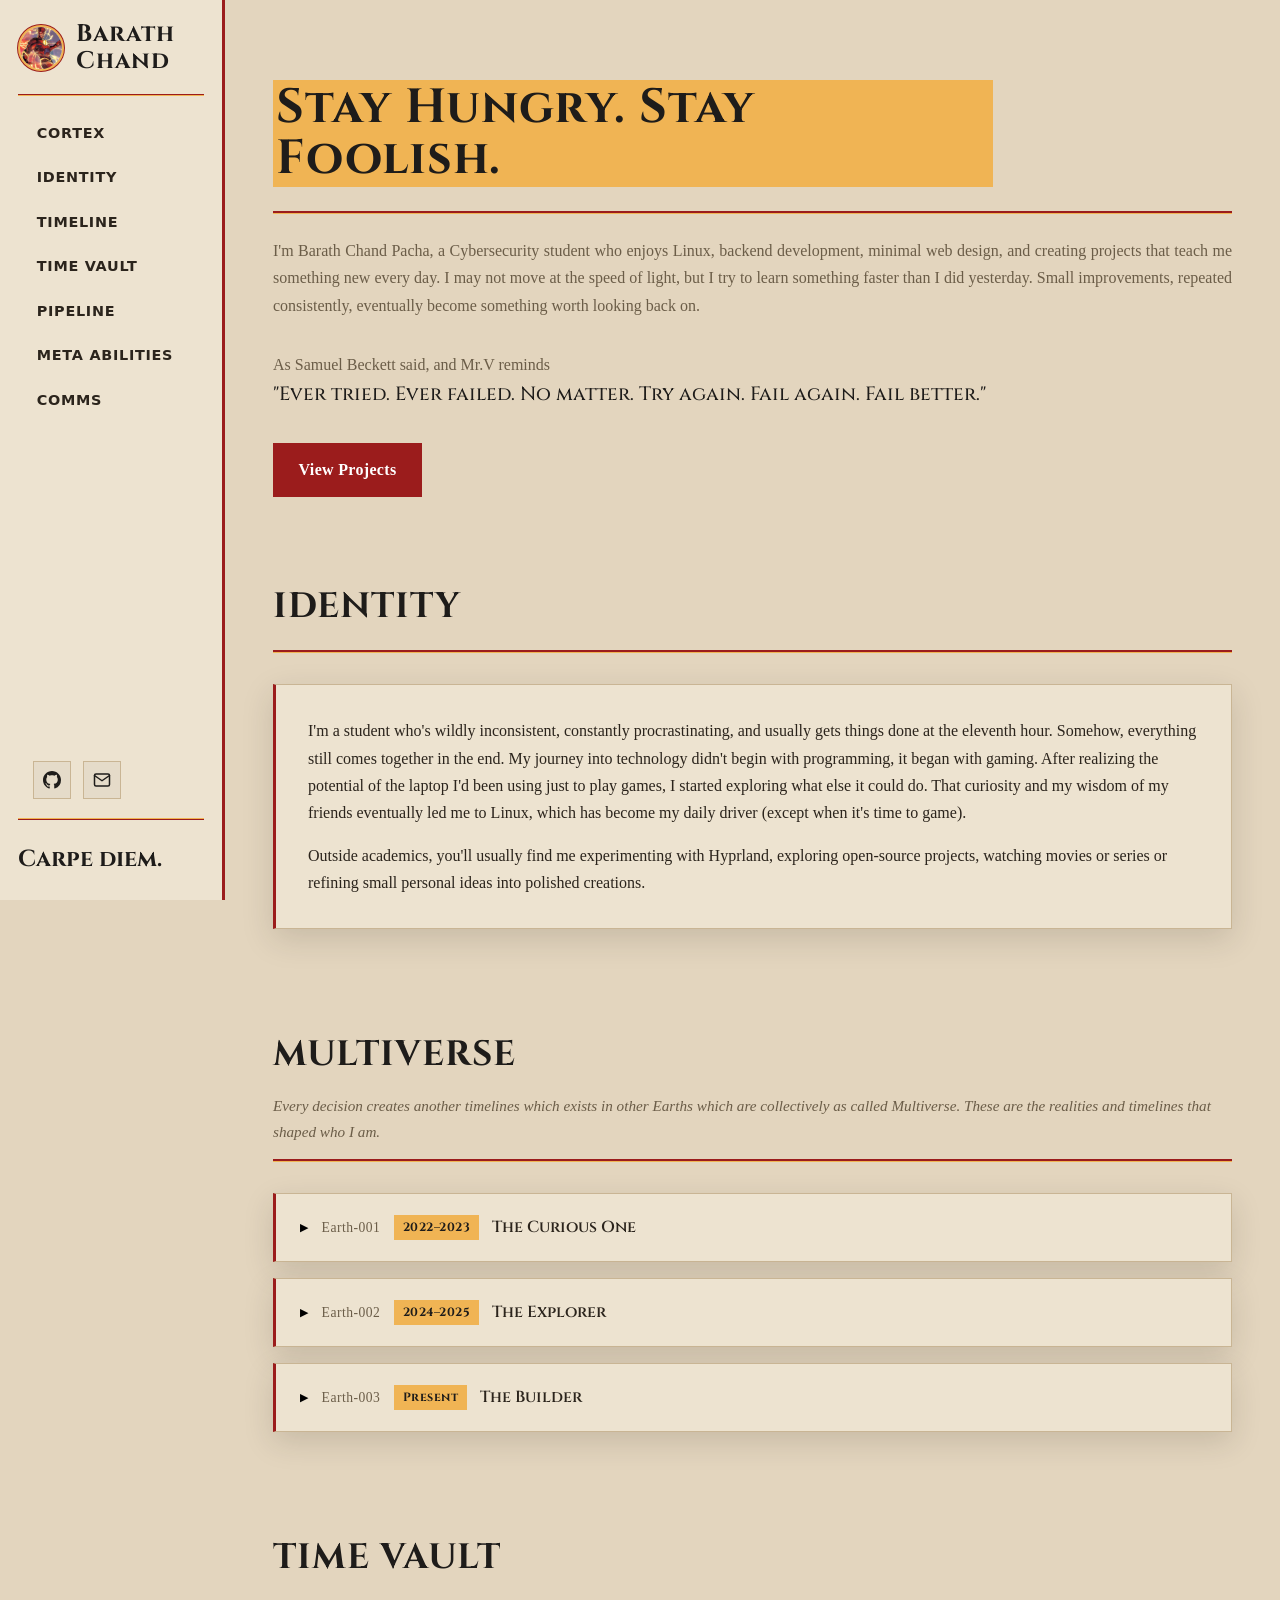
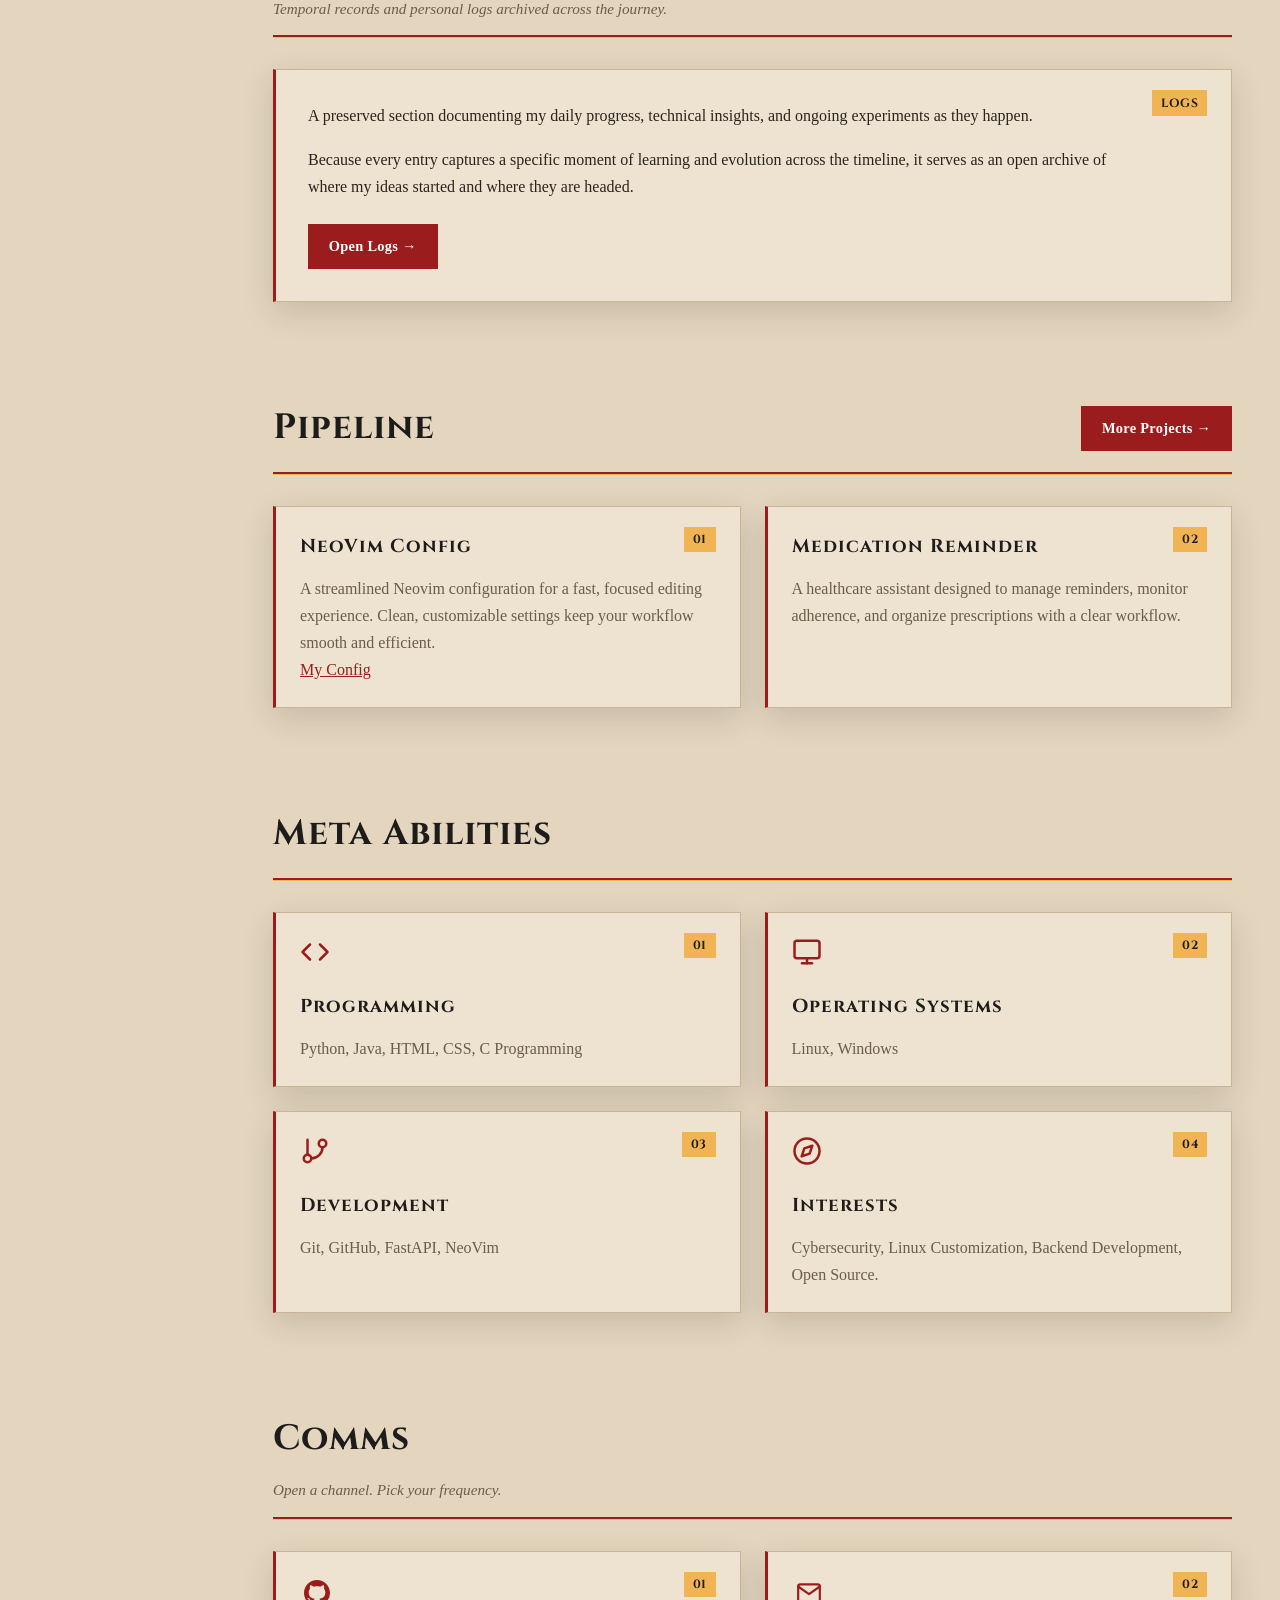
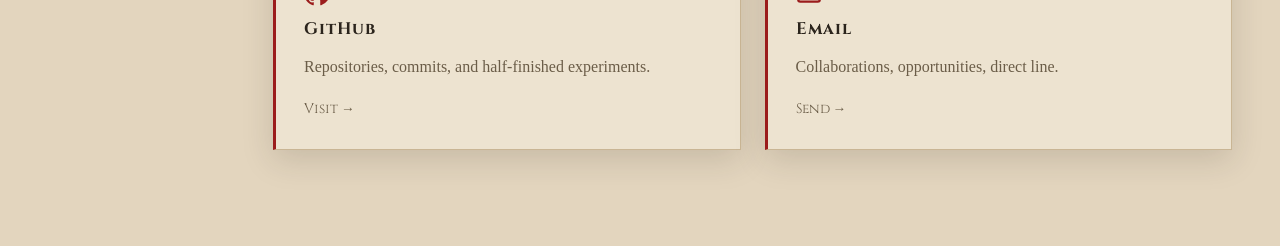
==== commit 32c07e7a: "Updation in index.html, replacing new project." ====
--- a/index.html
+++ b/index.html
@@ -1,29 +1,28 @@
-<!DOCTYPE html>
+<!doctype html>
 <html lang="en">
 
 <head>
-	<meta charset="UTF-8">
-	<meta name="viewport" content="width=device-width, initial-scale=1.0">
+	<meta charset="UTF-8" />
+	<meta name="viewport" content="width=device-width, initial-scale=1.0" />
 	<title>Barath Chand</title>
 	<meta name="description"
-		content="Personal blog of Barath Chand featuring projects, writing, Linux customization, and learning journey.">
-	<link rel="icon" type="image/png" href="./pic/favicon.png">
-	<link rel="preconnect" href="https://fonts.googleapis.com">
-	<link rel="preconnect" href="https://fonts.gstatic.com" crossorigin>
+		content="Personal blog of Barath Chand featuring projects, writing, Linux customization, and learning journey." />
+	<link rel="icon" type="image/png" href="./pic/favicon.png" />
+	<link rel="preconnect" href="https://fonts.googleapis.com" />
+	<link rel="preconnect" href="https://fonts.gstatic.com" crossorigin />
 	<link
 		href="https://fonts.googleapis.com/css2?family=Cinzel:wght@600;700&family=Inter:wght@400;500;600;700&family=JetBrains+Mono:wght@500;600;700&display=swap"
-		rel="stylesheet">
-	<link rel="stylesheet" href="style.css">
+		rel="stylesheet" />
+	<link rel="stylesheet" href="style.css" />
 </head>
 
 <body>
-
 	<!-- SIDEBAR -->
 	<aside class="sidebar">
 		<div class="brand">
 			<div class="brand-wrapper">
 				<div class="brand-title-group">
-					<img src="./pic/favicon.png" alt="Barath Chand" class="brand-avatar">
+					<img src="./pic/favicon.png" alt="Barath Chand" class="brand-avatar" />
 					<h1>
 						<span class="first-name">Barath</span>
 						<span class="last-name">Chand</span>
@@ -88,22 +87,23 @@
 
 	<!-- MAIN CONTENT -->
 	<main class="content">
-
 		<section id="home" class="hero">
 			<div class="hero-text">
 				<h2>Stay Hungry. Stay Foolish.</h2>
-				<hr>
+				<hr />
 				<p>
 					I'm Barath Chand Pacha, a Cybersecurity student who enjoys Linux,
-					backend development, minimal web design, and creating projects
-					that teach me something new every day. I may not move at the speed of light, but I try to learn
-					something faster than I did yesterday. Small improvements, repeated consistently, eventually become
+					backend development, minimal web design, and creating projects that
+					teach me something new every day. I may not move at the speed of
+					light, but I try to learn something faster than I did yesterday.
+					Small improvements, repeated consistently, eventually become
 					something worth looking back on.
 				</p>
 
 				<p>
-					As Samuel Beckett said, and Mr.V reminds <br>
-					<span class="quotes">"Ever tried. Ever failed. No matter. Try again. Fail again. Fail better."
+					As Samuel Beckett said, and Mr.V reminds <br />
+					<span class="quotes">"Ever tried. Ever failed. No matter. Try again. Fail again. Fail
+						better."
 					</span>
 				</p>
 
@@ -121,14 +121,13 @@
 			<article class="card">
 				<p>
 					I'm a student who's wildly inconsistent, constantly procrastinating,
-					and usually gets things done at the eleventh hour. Somehow, everything still comes together in the
-					end.
-
-					My journey into technology didn't begin with programming, it began with gaming.
-					After realizing the potential of the laptop I'd been using just to play games,
-					I started exploring what else it could do. That curiosity and my wisdom of my
-					friends eventually led me to Linux, which has become my daily driver (except when it's time to
-					game).
+					and usually gets things done at the eleventh hour. Somehow,
+					everything still comes together in the end. My journey into
+					technology didn't begin with programming, it began with gaming.
+					After realizing the potential of the laptop I'd been using just to
+					play games, I started exploring what else it could do. That
+					curiosity and my wisdom of my friends eventually led me to Linux,
+					which has become my daily driver (except when it's time to game).
 				</p>
 
 				<p>
@@ -143,13 +142,13 @@
 			<header class="section-header">
 				<h2>MULTIVERSE</h2>
 				<p class="multiverse-subtitle">
-					Every decision creates another timelines which exists in other Earths which are collectively as
-					called Multiverse. These are the realities and timelines that shaped who I am.
+					Every decision creates another timelines which exists in other
+					Earths which are collectively as called Multiverse. These are the
+					realities and timelines that shaped who I am.
 				</p>
 			</header>
 
 			<div class="earth-list">
-
 				<details class="earth-card">
 					<summary class="earth-summary">
 						<span class="earth-arrow">&#9654;</span>
@@ -159,8 +158,8 @@
 					</summary>
 					<div class="earth-content">
 						<p class="earth-desc">
-							This is the start, The beginning of my journey and the curiosity that pushed me toward
-							technology.
+							This is the start, The beginning of my journey and the curiosity
+							that pushed me toward technology.
 						</p>
 
 						<div class="earth-block">
@@ -170,7 +169,10 @@
 
 						<div class="earth-block">
 							<h4>Skills Unlocked</h4>
-							<p>Basic social skills, early exposure to logic and problem solving.</p>
+							<p>
+								Basic social skills, early exposure to logic and problem
+								solving.
+							</p>
 						</div>
 
 						<div class="earth-block">
@@ -190,8 +192,8 @@
 					<div class="earth-content">
 						<p class="earth-desc">
 							This timeline represents exploration and experimentation &mdash;
-							learning programming, enjoying Mathematics and Sciences in my prime, and
-							discovering different technologies.
+							learning programming, enjoying Mathematics and Sciences in my
+							prime, and discovering different technologies.
 						</p>
 
 						<div class="earth-block">
@@ -201,8 +203,11 @@
 
 						<div class="earth-block">
 							<h4>Technologies Explored</h4>
-							<p>Python, MySQL database, file structures in python, Building a practical project Budget
-								Buddy&mdash;A smart finance management system.</p>
+							<p>
+								Python, MySQL database, file structures in python, Building a
+								practical project Budget Buddy&mdash;A smart finance
+								management system.
+							</p>
 						</div>
 
 						<div class="earth-block">
@@ -226,9 +231,9 @@
 					</summary>
 					<div class="earth-content">
 						<p class="earth-desc">
-							This is the present timeline representing the becoming a Cybersecurity student
-							actively building projects, improving skills, and contributing
-							to my future career.
+							This is the present timeline representing the becoming a
+							Cybersecurity student actively building projects, improving
+							skills, and contributing to my future career.
 						</p>
 
 						<div class="earth-block">
@@ -243,14 +248,19 @@
 
 						<div class="earth-block">
 							<h4>Skills Being Developed</h4>
-							<p>Linux internals, Built foundations on GitHub, git, HTML/CSS for frontend, exploring lua
-								programming(Hpyrland), C Programming.</p>
+							<p>
+								Linux internals, Built foundations on GitHub, git, HTML/CSS
+								for frontend, exploring lua programming(Hpyrland), C
+								Programming.
+							</p>
 						</div>
 
 						<div class="earth-block">
 							<h4>Current Objectives</h4>
-							<p>Build a strong security foundation while shipping projects that teach something new every
-								time.</p>
+							<p>
+								Build a strong security foundation while shipping projects
+								that teach something new every time.
+							</p>
 						</div>
 
 						<div class="earth-block">
@@ -259,7 +269,6 @@
 						</div>
 					</div>
 				</details>
-
 			</div>
 		</section>
 
@@ -267,18 +276,21 @@
 		<section id="time-vault" class="section time-vault-section">
 			<header class="section-header">
 				<h2>TIME VAULT</h2>
-				<p class="vault-subtitle">Temporal records and personal logs archived across the journey.</p>
+				<p class="vault-subtitle">
+					Temporal records and personal logs archived across the journey.
+				</p>
 			</header>
 
 			<article class="card vault-card">
 				<span class="project-index">LOGS</span>
 				<p>
-					A preserved section documenting my daily progress, technical insights, and ongoing experiments as
-					they happen.
-				</p>
-				<p>
-					Because every entry captures a specific moment of learning and evolution across the timeline, it
-					serves as an open archive of where my ideas started and where they are headed.
+					A preserved section documenting my daily progress, technical
+					insights, and ongoing experiments as they happen.
+				</p>
+				<p>
+					Because every entry captures a specific moment of learning and
+					evolution across the timeline, it serves as an open archive of where
+					my ideas started and where they are headed.
 				</p>
 				<div class="card-actions">
 					<a class="button primary button-compact" href="logs.html">Open Logs &rarr;</a>
@@ -295,13 +307,16 @@
 			</header>
 
 			<div class="grid">
-
 				<article class="project-card">
 					<span class="project-index">01</span>
-					<h3>CipherHash</h3>
+					<h3>NeoVim Config</h3>
 					<p>
-						A lightweight web application that generates secure SHA-256 hashes using a clean interface built
-						with simple web technologies.
+						A streamlined Neovim configuration for a fast, focused editing
+						experience. Clean, customizable settings keep your workflow smooth
+						and efficient.
+						<br/>
+						<!-- <br>	 -->
+						<a class="project-link" href="">My Config</a>
 					</p>
 				</article>
 
@@ -309,11 +324,10 @@
 					<span class="project-index">02</span>
 					<h3>Medication Reminder</h3>
 					<p>
-						A healthcare assistant designed to manage reminders, monitor adherence, and organize
-						prescriptions with a clear workflow.
+						A healthcare assistant designed to manage reminders, monitor
+						adherence, and organize prescriptions with a clear workflow.
 					</p>
 				</article>
-
 			</div>
 		</section>
 
@@ -323,7 +337,6 @@
 			</header>
 
 			<div class="skills">
-
 				<div class="skill">
 					<span class="skill-index">01</span>
 					<svg class="skill-icon" viewBox="0 0 24 24" fill="none" stroke="currentColor" stroke-width="2"
@@ -369,11 +382,10 @@
 					</svg>
 					<h3>Interests</h3>
 					<p>
-						Cybersecurity, Linux Customization, Backend Development,
-						Open Source.
+						Cybersecurity, Linux Customization, Backend Development, Open
+						Source.
 					</p>
 				</div>
-
 			</div>
 		</section>
 
@@ -384,7 +396,6 @@
 			</header>
 
 			<div class="comms-grid">
-
 				<a href="https://github.com/BARRY-CHAND/" class="comms-card" target="_blank" rel="noopener">
 					<span class="comms-index">01</span>
 					<span class="comms-icon">
@@ -412,10 +423,8 @@
 					<p>Collaborations, opportunities, direct line.</p>
 					<span class="comms-cta">Send &rarr;</span>
 				</a>
-
-			</div>
-		</section>
-
+			</div>
+		</section>
 	</main>
 </body>
 
--- a/style.css
+++ b/style.css
@@ -290,7 +290,7 @@
 }
 
 .hero-text h2 {
-	max-width: 700px;
+	max-width: 720px;
 	background-color: var(--highlight);
 	padding: 0.2rem;
 }
@@ -464,6 +464,14 @@
 .project-card p,
 .skill p {
 	color: var(--muted);
+}
+.project-link {
+	color: var(--accent);
+	text-decoration: underline;
+}
+
+.project-link :hover  {
+	color: var(--primary-accent);
 }
 
 .project-index,
